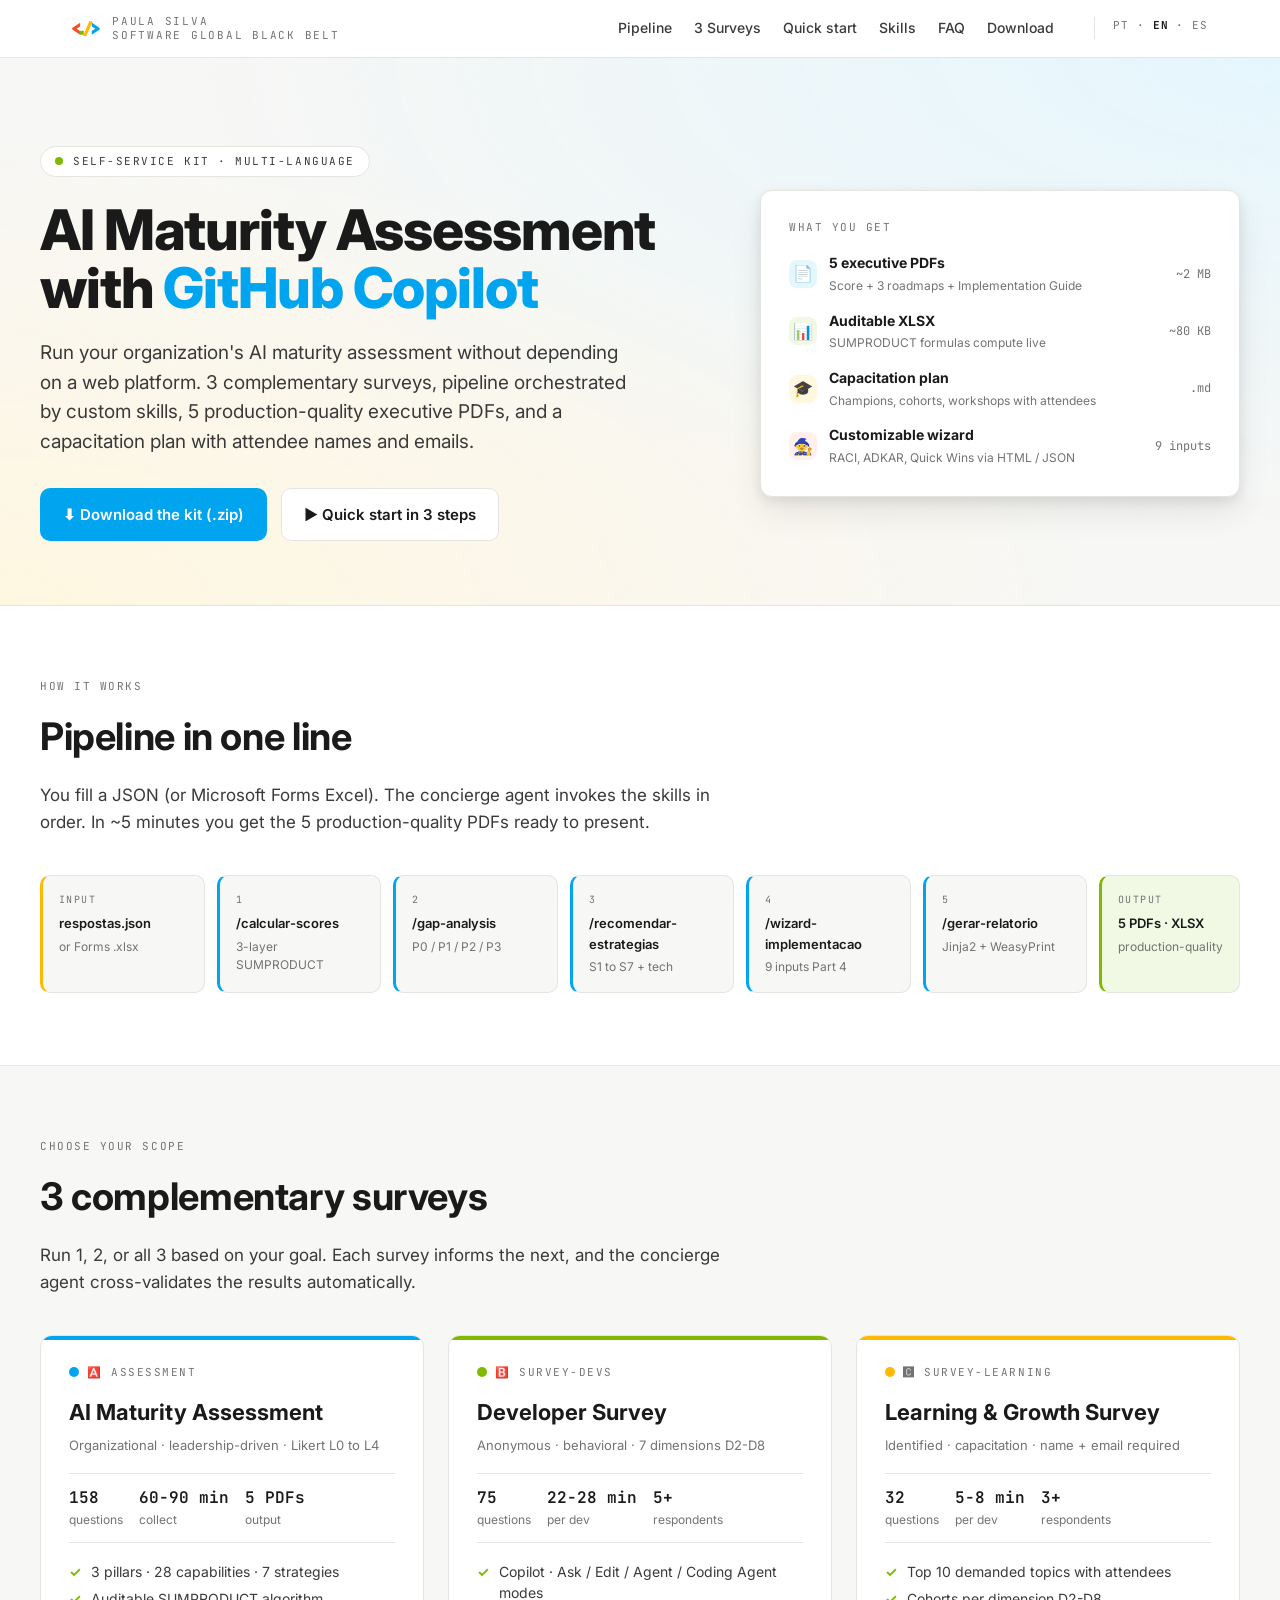
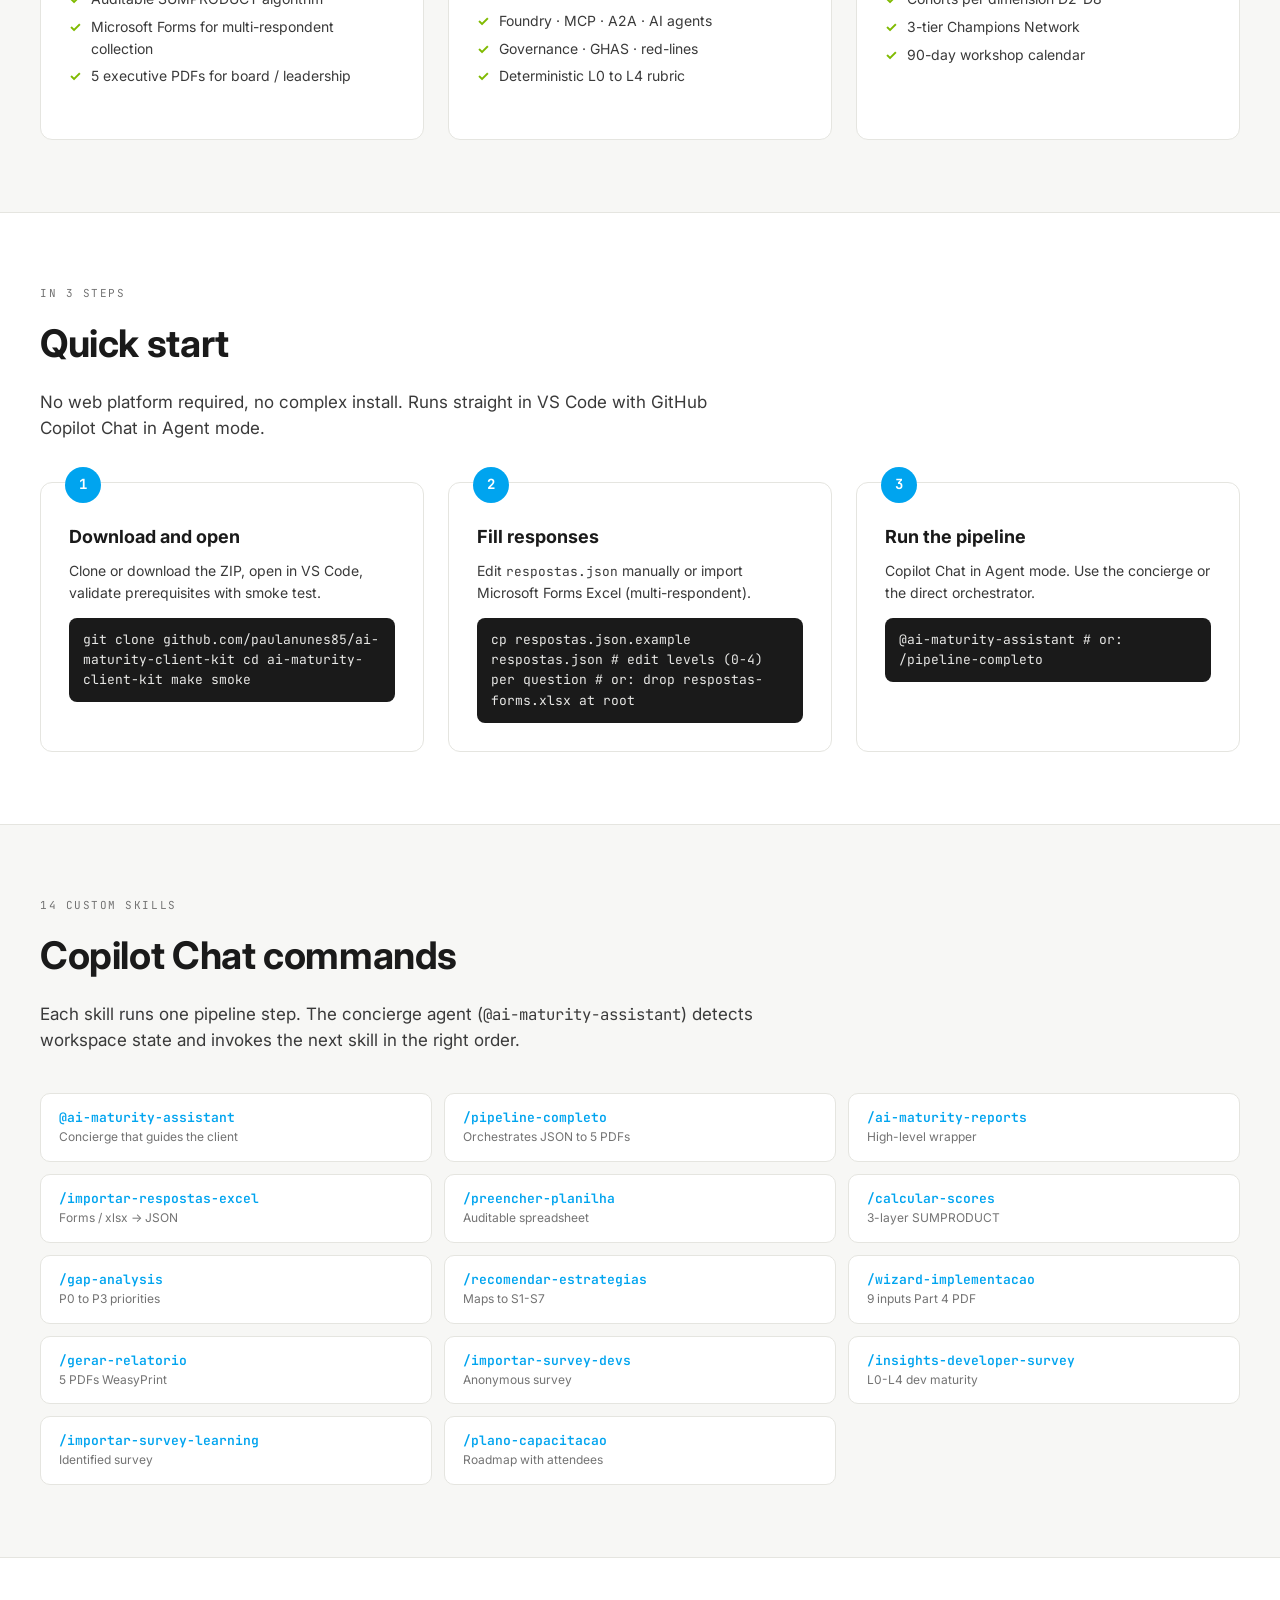
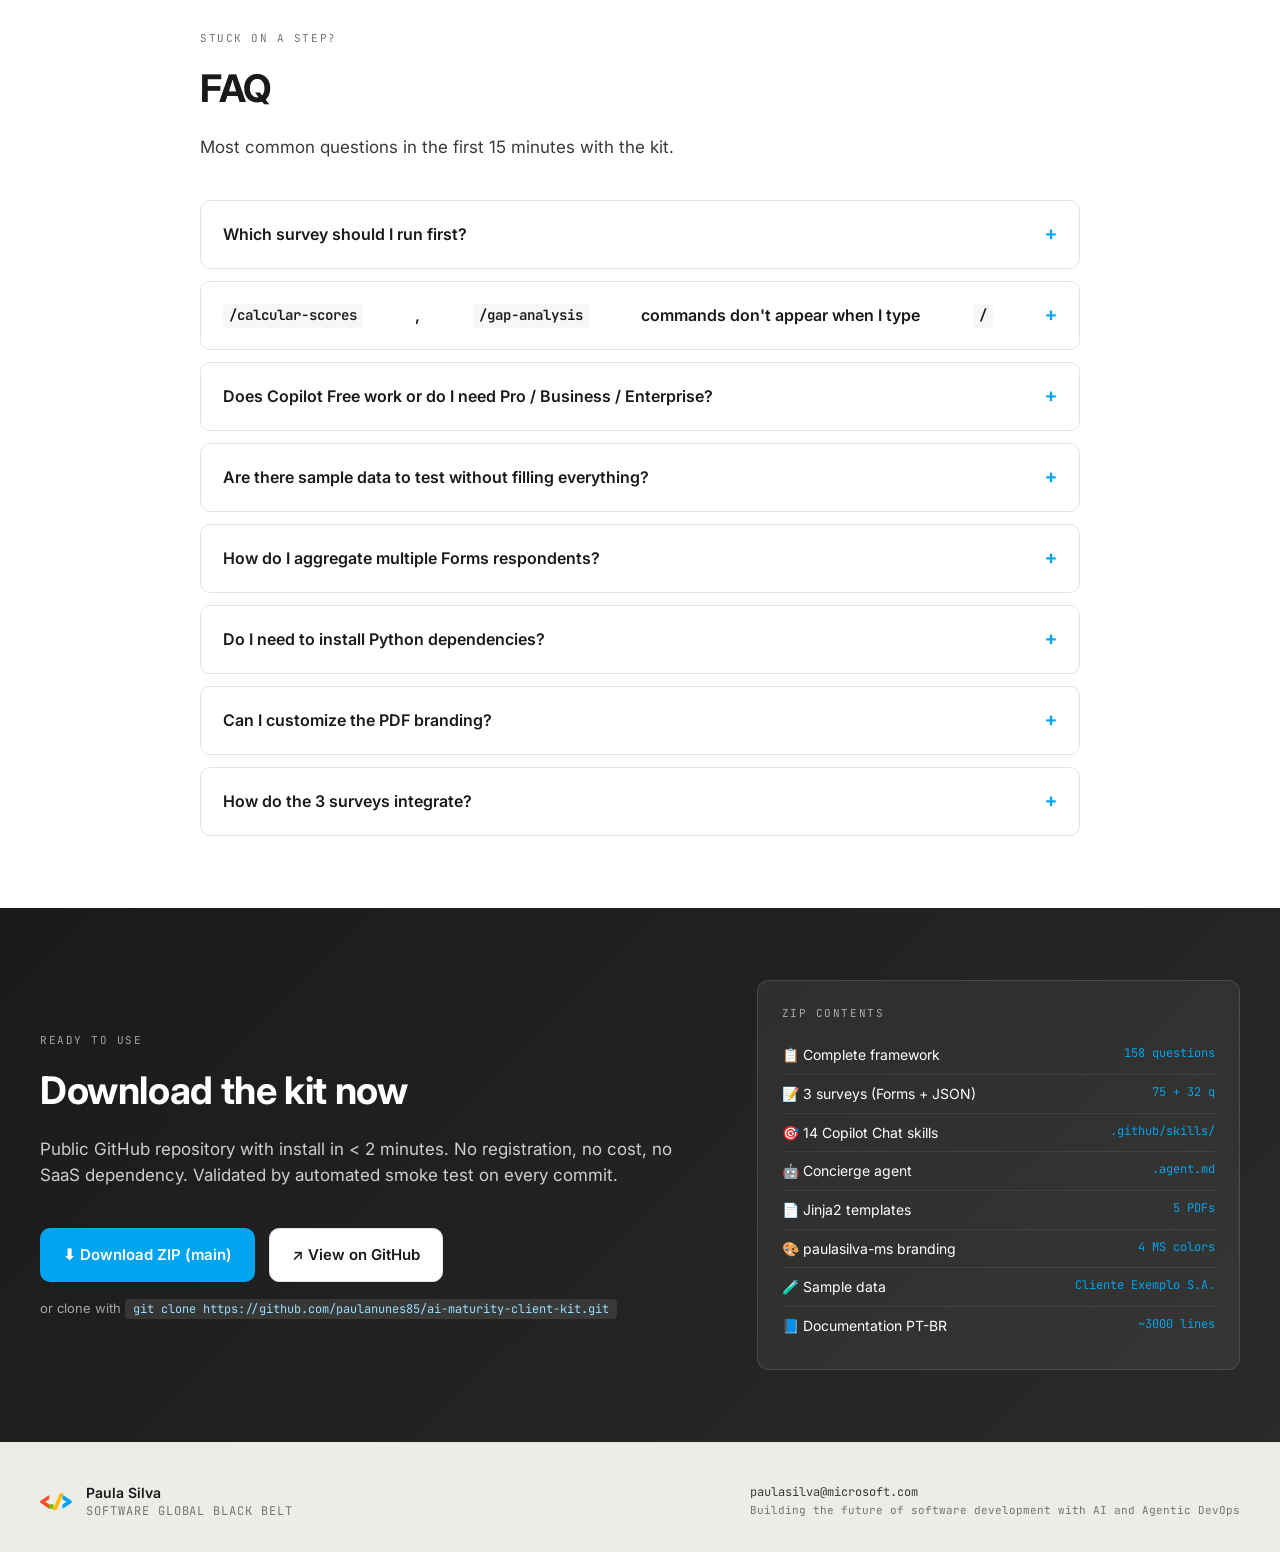
==== docs/en/index.html @ d25e6088 "feat(docs): add EN and ES translations of mini-site with language switcher" ====
<!DOCTYPE html>
<html lang="en">
<head>
<meta charset="UTF-8">
<meta name="viewport" content="width=device-width, initial-scale=1.0">
<title>AI Maturity Assessment Kit · Paula Silva</title>
<meta name="description" content="Self-service kit to run the AI Maturity Assessment with GitHub Copilot. 3 complementary surveys, 5 production-quality PDFs, personalized capacitation roadmap.">
<link rel="preconnect" href="https://fonts.googleapis.com">
<link rel="preconnect" href="https://fonts.gstatic.com" crossorigin>
<link href="https://fonts.googleapis.com/css2?family=Inter:wght@300;400;500;600;700;800;900&family=JetBrains+Mono:wght@400;500;600&display=swap" rel="stylesheet">
<link rel="stylesheet" href="../styles.css">
<link rel="icon" type="image/svg+xml" href='data:image/svg+xml;utf8,<svg xmlns="http://www.w3.org/2000/svg" viewBox="0 0 1914 1062"><path fill="%23F25022" d="M532 131 L36 462 L13 497 L13 560 L23 582 L48 604 L521 923 L539 926 L539 699 L547 680 L314 530 L527 395 L551 371 L558 347 L558 155 L547 135 Z"/><path fill="%237FBA00" d="M551 681 L542 693 L540 700 L540 917 L546 930 L558 940 L571 943 L778 943 L788 941 L798 935 L809 910 L809 702 L807 694 L799 682 L784 674 L566 674 Z"/><path fill="%23FFB900" d="M1390 16 L1208 13 L1184 23 L1171 38 L768 1009 L768 1026 L778 1038 L957 1042 L975 1037 L995 1017 L1346 179 L1349 145 L1367 129 L1401 47 L1402 31 Z"/><path fill="%2300A4EF" d="M1369 131 L1350 149 L1349 355 L1354 369 L1385 399 L1592 528 L1373 667 L1354 688 L1349 703 L1349 907 L1361 924 L1377 926 L1871 595 L1893 563 L1894 501 L1885 477 L1863 456 L1398 142 Z"/></svg>'>
</head>
<body>

<div class="chrome">
  <div class="chrome__inner">
    <div class="chrome__brand">
      <svg viewBox="0 0 1914 1062" xmlns="http://www.w3.org/2000/svg" role="img" aria-label="paulasilva">
        <title>paulasilva</title>
        <path fill="#F25022" d="M532 131 L36 462 L13 497 L13 560 L23 582 L48 604 L521 923 L539 926 L539 699 L547 680 L314 530 L527 395 L551 371 L558 347 L558 155 L547 135 Z"/>
        <path fill="#7FBA00" d="M551 681 L542 693 L540 700 L540 917 L546 930 L558 940 L571 943 L778 943 L788 941 L798 935 L809 910 L809 702 L807 694 L799 682 L784 674 L566 674 Z"/>
        <path fill="#FFB900" d="M1390 16 L1208 13 L1184 23 L1171 38 L768 1009 L768 1026 L778 1038 L957 1042 L975 1037 L995 1017 L1346 179 L1349 145 L1367 129 L1401 47 L1402 31 Z"/>
        <path fill="#00A4EF" d="M1369 131 L1350 149 L1349 355 L1354 369 L1385 399 L1592 528 L1373 667 L1354 688 L1349 703 L1349 907 L1361 924 L1377 926 L1871 595 L1893 563 L1894 501 L1885 477 L1863 456 L1398 142 Z"/>
      </svg>
      <div class="chrome__brand-text">Paula Silva<br>Software Global Black Belt</div>
    </div>
    <nav class="chrome__nav">
      <a href="#pipeline">Pipeline</a>
      <a href="#surveys">3 Surveys</a>
      <a href="#quickstart">Quick start</a>
      <a href="#skills">Skills</a>
      <a href="#faq">FAQ</a>
      <a href="#download">Download</a>
      <span class="chrome__lang">
        <a href="../">PT</a> · <strong>EN</strong> · <a href="../es/">ES</a>
      </span>
    </nav>
  </div>
</div>

<section class="hero">
  <div class="hero__inner">
    <div>
      <div class="hero__eyebrow"><span class="hero__eyebrow-dot"></span>Self-service kit · multi-language</div>
      <h1 class="hero__title">AI Maturity Assessment with <span class="accent">GitHub Copilot</span></h1>
      <p class="hero__lede">
        Run your organization's AI maturity assessment without depending on a web platform.
        3 complementary surveys, pipeline orchestrated by custom skills, 5 production-quality executive PDFs,
        and a capacitation plan with attendee names and emails.
      </p>
      <div class="hero__ctas">
        <a class="btn btn--primary" href="#download">⬇ Download the kit (.zip)</a>
        <a class="btn btn--secondary" href="#quickstart">▶ Quick start in 3 steps</a>
      </div>
    </div>
    <aside class="hero__card">
      <div class="hero__card-title">What you get</div>
      <div class="hero__card-rows">
        <div class="hero__card-row">
          <div class="hero__card-icon hero__card-icon--blue">📄</div>
          <div><strong>5 executive PDFs</strong><br><span style="color:var(--ink-3);font-size:12px">Score + 3 roadmaps + Implementation Guide</span></div>
          <span class="hero__card-num">~2 MB</span>
        </div>
        <div class="hero__card-row">
          <div class="hero__card-icon hero__card-icon--green">📊</div>
          <div><strong>Auditable XLSX</strong><br><span style="color:var(--ink-3);font-size:12px">SUMPRODUCT formulas compute live</span></div>
          <span class="hero__card-num">~80 KB</span>
        </div>
        <div class="hero__card-row">
          <div class="hero__card-icon hero__card-icon--yellow">🎓</div>
          <div><strong>Capacitation plan</strong><br><span style="color:var(--ink-3);font-size:12px">Champions, cohorts, workshops with attendees</span></div>
          <span class="hero__card-num">.md</span>
        </div>
        <div class="hero__card-row">
          <div class="hero__card-icon hero__card-icon--red">🧙</div>
          <div><strong>Customizable wizard</strong><br><span style="color:var(--ink-3);font-size:12px">RACI, ADKAR, Quick Wins via HTML / JSON</span></div>
          <span class="hero__card-num">9 inputs</span>
        </div>
      </div>
    </aside>
  </div>
</section>

<section class="pipeline" id="pipeline">
  <div class="container">
    <div class="section__eyebrow">How it works</div>
    <h2 class="section__title">Pipeline in one line</h2>
    <p class="section__lede">
      You fill a JSON (or Microsoft Forms Excel). The concierge agent invokes the skills in order.
      In ~5 minutes you get the 5 production-quality PDFs ready to present.
    </p>
    <div class="pipeline__chain">
      <div class="pipe-step pipe-step--in"><div class="pipe-step__num">INPUT</div><div class="pipe-step__name">respostas.json</div><div class="pipe-step__hint">or Forms .xlsx</div></div>
      <div class="pipe-step pipe-step--core"><div class="pipe-step__num">1</div><div class="pipe-step__name">/calcular-scores</div><div class="pipe-step__hint">3-layer SUMPRODUCT</div></div>
      <div class="pipe-step pipe-step--core"><div class="pipe-step__num">2</div><div class="pipe-step__name">/gap-analysis</div><div class="pipe-step__hint">P0 / P1 / P2 / P3</div></div>
      <div class="pipe-step pipe-step--core"><div class="pipe-step__num">3</div><div class="pipe-step__name">/recomendar-estrategias</div><div class="pipe-step__hint">S1 to S7 + tech</div></div>
      <div class="pipe-step pipe-step--core"><div class="pipe-step__num">4</div><div class="pipe-step__name">/wizard-implementacao</div><div class="pipe-step__hint">9 inputs Part 4</div></div>
      <div class="pipe-step pipe-step--core"><div class="pipe-step__num">5</div><div class="pipe-step__name">/gerar-relatorio</div><div class="pipe-step__hint">Jinja2 + WeasyPrint</div></div>
      <div class="pipe-step pipe-step--out"><div class="pipe-step__num">OUTPUT</div><div class="pipe-step__name">5 PDFs · XLSX</div><div class="pipe-step__hint">production-quality</div></div>
    </div>
  </div>
</section>

<section id="surveys">
  <div class="container">
    <div class="section__eyebrow">Choose your scope</div>
    <h2 class="section__title">3 complementary surveys</h2>
    <p class="section__lede">
      Run 1, 2, or all 3 based on your goal. Each survey informs the next, and the concierge agent
      cross-validates the results automatically.
    </p>
    <div class="cards">
      <article class="card card--a">
        <div class="card__badge"><span class="card__badge-dot"></span>🅰️ ASSESSMENT</div>
        <h3 class="card__title">AI Maturity Assessment</h3>
        <div class="card__subtitle">Organizational · leadership-driven · Likert L0 to L4</div>
        <div class="card__meta">
          <div><strong>158</strong>questions</div>
          <div><strong>60-90 min</strong>collect</div>
          <div><strong>5 PDFs</strong>output</div>
        </div>
        <ul class="card__list">
          <li>3 pillars · 28 capabilities · 7 strategies</li>
          <li>Auditable SUMPRODUCT algorithm</li>
          <li>Microsoft Forms for multi-respondent collection</li>
          <li>5 executive PDFs for board / leadership</li>
        </ul>
      </article>
      <article class="card card--b">
        <div class="card__badge"><span class="card__badge-dot"></span>🅱️ SURVEY-DEVS</div>
        <h3 class="card__title">Developer Survey</h3>
        <div class="card__subtitle">Anonymous · behavioral · 7 dimensions D2-D8</div>
        <div class="card__meta">
          <div><strong>75</strong>questions</div>
          <div><strong>22-28 min</strong>per dev</div>
          <div><strong>5+</strong>respondents</div>
        </div>
        <ul class="card__list">
          <li>Copilot · Ask / Edit / Agent / Coding Agent modes</li>
          <li>Foundry · MCP · A2A · AI agents</li>
          <li>Governance · GHAS · red-lines</li>
          <li>Deterministic L0 to L4 rubric</li>
        </ul>
      </article>
      <article class="card card--c">
        <div class="card__badge"><span class="card__badge-dot"></span>🅲 SURVEY-LEARNING</div>
        <h3 class="card__title">Learning & Growth Survey</h3>
        <div class="card__subtitle">Identified · capacitation · name + email required</div>
        <div class="card__meta">
          <div><strong>32</strong>questions</div>
          <div><strong>5-8 min</strong>per dev</div>
          <div><strong>3+</strong>respondents</div>
        </div>
        <ul class="card__list">
          <li>Top 10 demanded topics with attendees</li>
          <li>Cohorts per dimension D2-D8</li>
          <li>3-tier Champions Network</li>
          <li>90-day workshop calendar</li>
        </ul>
      </article>
    </div>
  </div>
</section>

<section id="quickstart" style="background: var(--paper); border-top: 1px solid var(--rule); border-bottom: 1px solid var(--rule);">
  <div class="container">
    <div class="section__eyebrow">In 3 steps</div>
    <h2 class="section__title">Quick start</h2>
    <p class="section__lede">
      No web platform required, no complex install. Runs straight in VS Code with GitHub Copilot Chat in Agent mode.
    </p>
    <div class="steps">
      <div class="step">
        <div class="step__num">1</div>
        <h3 class="step__title">Download and open</h3>
        <p class="step__body">Clone or download the ZIP, open in VS Code, validate prerequisites with smoke test.</p>
        <code class="step__cmd">git clone github.com/paulanunes85/ai-maturity-client-kit
cd ai-maturity-client-kit
make smoke</code>
      </div>
      <div class="step">
        <div class="step__num">2</div>
        <h3 class="step__title">Fill responses</h3>
        <p class="step__body">Edit <code>respostas.json</code> manually or import Microsoft Forms Excel (multi-respondent).</p>
        <code class="step__cmd">cp respostas.json.example respostas.json
# edit levels (0-4) per question
# or: drop respostas-forms.xlsx at root</code>
      </div>
      <div class="step">
        <div class="step__num">3</div>
        <h3 class="step__title">Run the pipeline</h3>
        <p class="step__body">Copilot Chat in Agent mode. Use the concierge or the direct orchestrator.</p>
        <code class="step__cmd">@ai-maturity-assistant
# or:
/pipeline-completo</code>
      </div>
    </div>
  </div>
</section>

<section id="skills">
  <div class="container">
    <div class="section__eyebrow">14 custom skills</div>
    <h2 class="section__title">Copilot Chat commands</h2>
    <p class="section__lede">
      Each skill runs one pipeline step. The concierge agent (<code>@ai-maturity-assistant</code>)
      detects workspace state and invokes the next skill in the right order.
    </p>
    <div class="skills-grid">
      <div class="skill-pill"><div><div class="skill-pill__cmd">@ai-maturity-assistant</div><div class="skill-pill__desc">Concierge that guides the client</div></div></div>
      <div class="skill-pill"><div><div class="skill-pill__cmd">/pipeline-completo</div><div class="skill-pill__desc">Orchestrates JSON to 5 PDFs</div></div></div>
      <div class="skill-pill"><div><div class="skill-pill__cmd">/ai-maturity-reports</div><div class="skill-pill__desc">High-level wrapper</div></div></div>
      <div class="skill-pill"><div><div class="skill-pill__cmd">/importar-respostas-excel</div><div class="skill-pill__desc">Forms / xlsx → JSON</div></div></div>
      <div class="skill-pill"><div><div class="skill-pill__cmd">/preencher-planilha</div><div class="skill-pill__desc">Auditable spreadsheet</div></div></div>
      <div class="skill-pill"><div><div class="skill-pill__cmd">/calcular-scores</div><div class="skill-pill__desc">3-layer SUMPRODUCT</div></div></div>
      <div class="skill-pill"><div><div class="skill-pill__cmd">/gap-analysis</div><div class="skill-pill__desc">P0 to P3 priorities</div></div></div>
      <div class="skill-pill"><div><div class="skill-pill__cmd">/recomendar-estrategias</div><div class="skill-pill__desc">Maps to S1-S7</div></div></div>
      <div class="skill-pill"><div><div class="skill-pill__cmd">/wizard-implementacao</div><div class="skill-pill__desc">9 inputs Part 4 PDF</div></div></div>
      <div class="skill-pill"><div><div class="skill-pill__cmd">/gerar-relatorio</div><div class="skill-pill__desc">5 PDFs WeasyPrint</div></div></div>
      <div class="skill-pill"><div><div class="skill-pill__cmd">/importar-survey-devs</div><div class="skill-pill__desc">Anonymous survey</div></div></div>
      <div class="skill-pill"><div><div class="skill-pill__cmd">/insights-developer-survey</div><div class="skill-pill__desc">L0-L4 dev maturity</div></div></div>
      <div class="skill-pill"><div><div class="skill-pill__cmd">/importar-survey-learning</div><div class="skill-pill__desc">Identified survey</div></div></div>
      <div class="skill-pill"><div><div class="skill-pill__cmd">/plano-capacitacao</div><div class="skill-pill__desc">Roadmap with attendees</div></div></div>
    </div>
  </div>
</section>

<section id="faq" style="background: var(--paper); border-top: 1px solid var(--rule);">
  <div class="container" style="max-width: 880px;">
    <div class="section__eyebrow">Stuck on a step?</div>
    <h2 class="section__title">FAQ</h2>
    <p class="section__lede">Most common questions in the first 15 minutes with the kit.</p>
    <div class="faq">
      <details class="faq__item">
        <summary>Which survey should I run first?</summary>
        <p>For serious consulting, run all 3 in this order: <strong>Developer Survey</strong> (anonymous) → <strong>Learning Survey</strong> (identified) → <strong>main Assessment</strong> (leadership reviews informed). For a quick board baseline, run only the main Assessment. The <code>@ai-maturity-assistant</code> agent guides the choice.</p>
      </details>
      <details class="faq__item">
        <summary><code>/calcular-scores</code>, <code>/gap-analysis</code> commands don't appear when I type <code>/</code></summary>
        <p>Copilot Chat needs to be in <strong>Agent mode</strong>. Click the dropdown next to the Copilot icon and pick <strong>Agent</strong>. If it still doesn't show, reload the VS Code window (<code>Cmd/Ctrl+Shift+P</code> → "Developer: Reload Window").</p>
      </details>
      <details class="faq__item">
        <summary>Does Copilot Free work or do I need Pro / Business / Enterprise?</summary>
        <p>Custom skills work on Free with message limits. For the full flow (158 questions + 5 PDFs + cross-survey) we recommend <strong>Copilot Pro, Business or Enterprise</strong>. Confirm with your org if there are restrictions on custom skills in enterprise plans.</p>
      </details>
      <details class="faq__item">
        <summary>Are there sample data to test without filling everything?</summary>
        <p>Yes. The kit ships with <code>respostas.json.example</code> (Cliente Exemplo S.A., 46 mocked responses) and mock respondents for the 2 surveys. Run <code>cp respostas.json.example respostas.json</code> then <code>/pipeline-completo</code> to see the complete output in ~3 minutes.</p>
      </details>
      <details class="faq__item">
        <summary>How do I aggregate multiple Forms respondents?</summary>
        <p>The <code>/importar-respostas-excel</code> skill does <strong>automatic mean</strong> per question when the Excel has multiple rows. Same behavior as the web platform. Recommended minimum: 3 respondents for the main assessment, 5 for the Developer Survey.</p>
      </details>
      <details class="faq__item">
        <summary>Do I need to install Python dependencies?</summary>
        <p>Yes, only 3: <code>jinja2</code>, <code>weasyprint</code> and <code>openpyxl</code>. Run <code>make install-deps</code> or <code>pip install jinja2 weasyprint openpyxl</code>. On macOS WeasyPrint also needs <code>brew install pango</code>; on Linux/WSL, the <code>libpango-1.0-0</code> package.</p>
      </details>
      <details class="faq__item">
        <summary>Can I customize the PDF branding?</summary>
        <p>The kit uses the <strong>paulasilva-ms</strong> identity (Microsoft 4-color palette). To customize: edit <code>relatorios/scripts/branding.py</code> with your constants (primary color, author, contact, tagline) and re-render. The 5 Jinja2 templates in <code>relatorios/templates/</code> consume these variables automatically.</p>
      </details>
      <details class="faq__item">
        <summary>How do the 3 surveys integrate?</summary>
        <p>Each survey output feeds the next: the <strong>Learning Survey</strong> generates a plan that the <strong>wizard auto-fill (mode D)</strong> uses to populate 6 of the 9 Implementation Guide inputs. The <strong>Developer Survey</strong> computes real maturity per dimension, cross-checkable against leadership-declared maturity in the Score Justification PDF.</p>
      </details>
    </div>
  </div>
</section>

<section class="download" id="download">
  <div class="container">
    <div class="download__inner">
      <div>
        <div class="section__eyebrow">Ready to use</div>
        <h2 class="section__title">Download the kit now</h2>
        <p class="section__lede">
          Public GitHub repository with install in &lt; 2 minutes. No registration, no cost,
          no SaaS dependency. Validated by automated smoke test on every commit.
        </p>
        <div class="download__cta">
          <a class="btn btn--primary" href="https://github.com/paulanunes85/ai-maturity-client-kit/archive/refs/heads/main.zip">⬇ Download ZIP (main)</a>
          <a class="btn btn--secondary" href="https://github.com/paulanunes85/ai-maturity-client-kit" style="margin-left: 10px;">↗ View on GitHub</a>
        </div>
        <p class="download__hint">
          or clone with <code style="background:rgba(255,255,255,0.1);padding:2px 8px;border-radius:4px;color:#9adfff">git clone https://github.com/paulanunes85/ai-maturity-client-kit.git</code>
        </p>
      </div>
      <div class="download__panel">
        <div class="download__panel-title">ZIP contents</div>
        <ul>
          <li>📋 Complete framework<code>158 questions</code></li>
          <li>📝 3 surveys (Forms + JSON)<code>75 + 32 q</code></li>
          <li>🎯 14 Copilot Chat skills<code>.github/skills/</code></li>
          <li>🤖 Concierge agent<code>.agent.md</code></li>
          <li>📄 Jinja2 templates<code>5 PDFs</code></li>
          <li>🎨 paulasilva-ms branding<code>4 MS colors</code></li>
          <li>🧪 Sample data<code>Cliente Exemplo S.A.</code></li>
          <li>📘 Documentation PT-BR<code>~3000 lines</code></li>
        </ul>
      </div>
    </div>
  </div>
</section>

<footer class="footer">
  <div class="footer__inner">
    <div class="footer__sig">
      <svg viewBox="0 0 1914 1062" xmlns="http://www.w3.org/2000/svg">
        <path fill="#F25022" d="M532 131 L36 462 L13 497 L13 560 L23 582 L48 604 L521 923 L539 926 L539 699 L547 680 L314 530 L527 395 L551 371 L558 347 L558 155 L547 135 Z"/>
        <path fill="#7FBA00" d="M551 681 L542 693 L540 700 L540 917 L546 930 L558 940 L571 943 L778 943 L788 941 L798 935 L809 910 L809 702 L807 694 L799 682 L784 674 L566 674 Z"/>
        <path fill="#FFB900" d="M1390 16 L1208 13 L1184 23 L1171 38 L768 1009 L768 1026 L778 1038 L957 1042 L975 1037 L995 1017 L1346 179 L1349 145 L1367 129 L1401 47 L1402 31 Z"/>
        <path fill="#00A4EF" d="M1369 131 L1350 149 L1349 355 L1354 369 L1385 399 L1592 528 L1373 667 L1354 688 L1349 703 L1349 907 L1361 924 L1377 926 L1871 595 L1893 563 L1894 501 L1885 477 L1863 456 L1398 142 Z"/>
      </svg>
      <div class="footer__sig-text">
        <div class="footer__sig-name">Paula Silva</div>
        <div class="footer__sig-role">Software Global Black Belt</div>
      </div>
    </div>
    <div class="footer__contact">
      <a href="mailto:paulasilva@microsoft.com">paulasilva@microsoft.com</a><br>
      <span style="font-size:11px">Building the future of software development with AI and Agentic DevOps</span>
    </div>
  </div>
</footer>

</body>
</html>
---- docs/styles.css ----
/* ============================================================
   Mini-site do Kit AI Maturity Assessment
   Identidade visual paulasilva-ms (Microsoft 4-color palette)
   ============================================================ */

:root {
  /* Microsoft logo palette */
  --c-red:    #F25022;
  --c-green:  #7FBA00;
  --c-blue:   #00A4EF;
  --c-yellow: #FFB900;

  --c-red-50:    #FFF0EB;
  --c-green-50:  #F1F8E3;
  --c-blue-50:   #E5F6FD;
  --c-yellow-50: #FFF7E0;

  /* Neutrals */
  --ink:    #1A1A1A;
  --ink-2:  #3A3A3A;
  --ink-3:  #737373;
  --paper:  #FFFFFF;
  --bg:     #F7F7F5;
  --bg-alt: #ECECE8;
  --rule:   #E5E5E0;

  --font-sans: 'Inter', -apple-system, BlinkMacSystemFont, Helvetica, sans-serif;
  --font-mono: 'JetBrains Mono', ui-monospace, SFMono-Regular, Menlo, monospace;

  --radius: 12px;
  --shadow: 0 1px 3px rgba(0,0,0,0.06), 0 4px 16px rgba(0,0,0,0.05);
  --shadow-lg: 0 4px 12px rgba(0,0,0,0.08), 0 16px 32px rgba(0,0,0,0.08);
}

@media (prefers-color-scheme: dark) {
  :root {
    --ink:    #F0F0F0;
    --ink-2:  #C7C7C2;
    --ink-3:  #A8A8A4;
    --paper:  #1C1C1A;
    --bg:     #141414;
    --bg-alt: #242420;
    --rule:   #2E2E2A;
  }
}

* { box-sizing: border-box; margin: 0; padding: 0; }

html { scroll-behavior: smooth; }

body {
  font-family: var(--font-sans);
  font-size: 16px;
  line-height: 1.55;
  color: var(--ink);
  background: var(--bg);
  -webkit-font-smoothing: antialiased;
}

a {
  color: var(--c-blue);
  text-decoration: none;
  transition: color 0.15s;
}
a:hover { color: var(--ink); }

code, pre {
  font-family: var(--font-mono);
  font-size: 0.92em;
}

/* ================================ Chrome bar */
.chrome {
  position: sticky;
  top: 0;
  z-index: 50;
  background: rgba(255,255,255,0.92);
  backdrop-filter: saturate(180%) blur(12px);
  -webkit-backdrop-filter: saturate(180%) blur(12px);
  border-bottom: 1px solid var(--rule);
}
@media (prefers-color-scheme: dark) {
  .chrome { background: rgba(28,28,26,0.92); }
}

.chrome__inner {
  max-width: 1200px;
  margin: 0 auto;
  padding: 14px 32px;
  display: flex;
  align-items: center;
  gap: 24px;
}

.chrome__brand {
  display: flex;
  align-items: center;
  gap: 12px;
}
.chrome__brand svg { width: 28px; height: auto; flex-shrink: 0; }
.chrome__brand-text {
  font-family: var(--font-mono);
  font-size: 11px;
  letter-spacing: 0.16em;
  text-transform: uppercase;
  color: var(--ink-3);
  line-height: 1.3;
}

.chrome__nav {
  margin-left: auto;
  display: flex;
  gap: 22px;
  font-size: 14px;
  font-weight: 500;
}
.chrome__nav a {
  color: var(--ink-2);
}
.chrome__nav a:hover { color: var(--c-blue); }

.chrome__lang {
  margin-left: 18px;
  padding-left: 18px;
  border-left: 1px solid var(--rule);
  font-family: var(--font-mono);
  font-size: 11px;
  letter-spacing: 0.08em;
  color: var(--ink-3);
}
.chrome__lang strong { color: var(--ink); font-weight: 700; }
.chrome__lang a { color: var(--ink-3); font-weight: 400; }
.chrome__lang a:hover { color: var(--c-blue); }

@media (max-width: 720px) {
  .chrome__nav { display: none; }
  .chrome__brand-text { font-size: 10px; }
}

/* ================================ Hero */
.hero {
  padding: 88px 32px 64px;
  background: radial-gradient(ellipse at top right, var(--c-blue-50) 0%, transparent 60%),
              radial-gradient(ellipse at bottom left, var(--c-yellow-50) 0%, transparent 60%),
              var(--bg);
}
.hero__inner {
  max-width: 1200px;
  margin: 0 auto;
  display: grid;
  grid-template-columns: 1.4fr 1fr;
  gap: 48px;
  align-items: center;
}
@media (max-width: 900px) {
  .hero__inner { grid-template-columns: 1fr; gap: 32px; }
  .hero { padding: 48px 24px 40px; }
}

.hero__eyebrow {
  display: inline-flex;
  align-items: center;
  gap: 10px;
  padding: 6px 14px;
  border-radius: 999px;
  background: var(--paper);
  border: 1px solid var(--rule);
  font-family: var(--font-mono);
  font-size: 11px;
  letter-spacing: 0.14em;
  text-transform: uppercase;
  color: var(--ink-2);
  margin-bottom: 24px;
}
.hero__eyebrow-dot {
  width: 8px; height: 8px; border-radius: 50%;
  background: var(--c-green);
}

.hero__title {
  font-size: clamp(34px, 5vw, 56px);
  font-weight: 800;
  line-height: 1.05;
  letter-spacing: -0.02em;
  margin-bottom: 20px;
}
.hero__title .accent { color: var(--c-blue); }

.hero__lede {
  font-size: 19px;
  line-height: 1.55;
  color: var(--ink-2);
  margin-bottom: 32px;
  max-width: 600px;
}

.hero__ctas { display: flex; gap: 14px; flex-wrap: wrap; }

.btn {
  display: inline-flex;
  align-items: center;
  gap: 10px;
  padding: 14px 22px;
  border-radius: 10px;
  font-weight: 600;
  font-size: 15px;
  border: 1px solid transparent;
  cursor: pointer;
  transition: transform 0.12s, box-shadow 0.12s;
  text-decoration: none;
}
.btn:hover { transform: translateY(-1px); box-shadow: var(--shadow); }
.btn--primary {
  background: var(--c-blue);
  color: white;
}
.btn--primary:hover { background: var(--ink); color: white; }
.btn--secondary {
  background: var(--paper);
  color: var(--ink);
  border-color: var(--rule);
}
.btn--secondary:hover { color: var(--c-blue); }

.hero__card {
  background: var(--paper);
  border: 1px solid var(--rule);
  border-radius: var(--radius);
  padding: 28px;
  box-shadow: var(--shadow-lg);
}
.hero__card-title {
  font-family: var(--font-mono);
  font-size: 11px;
  letter-spacing: 0.14em;
  text-transform: uppercase;
  color: var(--ink-3);
  margin-bottom: 16px;
}
.hero__card-rows { display: grid; gap: 14px; }
.hero__card-row {
  display: grid;
  grid-template-columns: 28px 1fr auto;
  align-items: center;
  gap: 12px;
  font-size: 14px;
}
.hero__card-icon {
  width: 28px; height: 28px;
  display: grid; place-items: center;
  border-radius: 8px;
  font-size: 16px;
  background: var(--bg);
}
.hero__card-icon--blue   { background: var(--c-blue-50); }
.hero__card-icon--green  { background: var(--c-green-50); }
.hero__card-icon--yellow { background: var(--c-yellow-50); }
.hero__card-icon--red    { background: var(--c-red-50); }
.hero__card-num {
  font-family: var(--font-mono);
  color: var(--ink-3);
  font-size: 12px;
}

/* ================================ Sections */
section { padding: 72px 32px; }
@media (max-width: 720px) { section { padding: 48px 20px; } }

.container { max-width: 1200px; margin: 0 auto; }

.section__eyebrow {
  font-family: var(--font-mono);
  font-size: 11px;
  letter-spacing: 0.14em;
  text-transform: uppercase;
  color: var(--ink-3);
  margin-bottom: 12px;
}
.section__title {
  font-size: clamp(28px, 3.5vw, 38px);
  font-weight: 700;
  letter-spacing: -0.01em;
  margin-bottom: 16px;
}
.section__lede {
  font-size: 17px;
  color: var(--ink-2);
  max-width: 720px;
  margin-bottom: 40px;
}

/* ================================ Pipeline */
.pipeline {
  background: var(--paper);
  border-top: 1px solid var(--rule);
  border-bottom: 1px solid var(--rule);
}
.pipeline__chain {
  display: grid;
  grid-template-columns: repeat(6, 1fr) auto;
  gap: 12px;
  align-items: stretch;
  margin-top: 28px;
}
@media (max-width: 900px) {
  .pipeline__chain { grid-template-columns: 1fr 1fr; }
}
.pipe-step {
  background: var(--bg);
  border: 1px solid var(--rule);
  border-radius: 10px;
  padding: 16px;
  position: relative;
  font-size: 13px;
}
.pipe-step__num {
  font-family: var(--font-mono);
  font-size: 10px;
  letter-spacing: 0.14em;
  color: var(--ink-3);
  margin-bottom: 6px;
}
.pipe-step__name { font-weight: 600; color: var(--ink); margin-bottom: 4px; }
.pipe-step__hint { color: var(--ink-3); font-size: 12px; }
.pipe-step--in    { border-left: 3px solid var(--c-yellow); }
.pipe-step--out   { border-left: 3px solid var(--c-green); background: var(--c-green-50); }
.pipe-step--core  { border-left: 3px solid var(--c-blue); }

/* ================================ Cards (3 surveys) */
.cards {
  display: grid;
  grid-template-columns: repeat(3, 1fr);
  gap: 24px;
}
@media (max-width: 900px) { .cards { grid-template-columns: 1fr; } }

.card {
  background: var(--paper);
  border: 1px solid var(--rule);
  border-radius: var(--radius);
  padding: 28px;
  display: flex;
  flex-direction: column;
  position: relative;
  overflow: hidden;
}
.card::before {
  content: '';
  position: absolute;
  top: 0; left: 0; right: 0;
  height: 4px;
}
.card--a::before { background: var(--c-blue); }
.card--b::before { background: var(--c-green); }
.card--c::before { background: var(--c-yellow); }

.card__badge {
  display: inline-flex;
  align-items: center;
  gap: 8px;
  font-family: var(--font-mono);
  font-size: 11px;
  letter-spacing: 0.14em;
  text-transform: uppercase;
  color: var(--ink-3);
  margin-bottom: 14px;
}
.card__badge-dot {
  width: 10px; height: 10px; border-radius: 50%;
}
.card--a .card__badge-dot { background: var(--c-blue); }
.card--b .card__badge-dot { background: var(--c-green); }
.card--c .card__badge-dot { background: var(--c-yellow); }

.card__title {
  font-size: 22px;
  font-weight: 700;
  margin-bottom: 6px;
}
.card__subtitle {
  font-size: 13px;
  color: var(--ink-3);
  margin-bottom: 18px;
}
.card__meta {
  display: flex;
  gap: 16px;
  flex-wrap: wrap;
  font-size: 12px;
  color: var(--ink-3);
  padding: 12px 0;
  border-top: 1px solid var(--rule);
  border-bottom: 1px solid var(--rule);
  margin-bottom: 18px;
}
.card__meta strong { color: var(--ink); display: block; font-size: 16px; font-family: var(--font-mono); font-weight: 600; }
.card__list { font-size: 14px; color: var(--ink-2); margin-bottom: 18px; flex: 1; }
.card__list li { margin-bottom: 6px; padding-left: 22px; position: relative; list-style: none; }
.card__list li::before {
  content: '✓';
  position: absolute;
  left: 0; top: 0;
  color: var(--c-green);
  font-weight: 700;
}

/* ================================ Steps (Quick Start) */
.steps {
  display: grid;
  grid-template-columns: repeat(3, 1fr);
  gap: 24px;
  counter-reset: step;
}
@media (max-width: 900px) { .steps { grid-template-columns: 1fr; } }

.step {
  background: var(--paper);
  border: 1px solid var(--rule);
  border-radius: var(--radius);
  padding: 28px;
  position: relative;
}
.step__num {
  position: absolute;
  top: -16px; left: 24px;
  width: 36px; height: 36px;
  background: var(--c-blue);
  color: white;
  border-radius: 50%;
  display: grid;
  place-items: center;
  font-weight: 700;
  font-family: var(--font-mono);
  font-size: 14px;
}
.step__title {
  font-size: 18px;
  font-weight: 700;
  margin-bottom: 10px;
  margin-top: 12px;
}
.step__body { font-size: 14px; color: var(--ink-2); margin-bottom: 14px; }
.step__cmd {
  display: block;
  background: var(--ink);
  color: #e8e8e6;
  font-family: var(--font-mono);
  font-size: 13px;
  padding: 12px 14px;
  border-radius: 8px;
  overflow-x: auto;
}

/* ================================ Skills grid */
.skills-grid {
  display: grid;
  grid-template-columns: repeat(3, 1fr);
  gap: 12px;
}
@media (max-width: 720px) { .skills-grid { grid-template-columns: 1fr; } }

.skill-pill {
  background: var(--paper);
  border: 1px solid var(--rule);
  border-radius: 10px;
  padding: 14px 18px;
  display: flex;
  align-items: center;
  gap: 12px;
  font-size: 14px;
}
.skill-pill__cmd {
  font-family: var(--font-mono);
  color: var(--c-blue);
  font-weight: 600;
  font-size: 13px;
}
.skill-pill__desc { color: var(--ink-3); font-size: 12px; }

/* ================================ FAQ */
.faq { display: grid; gap: 12px; }
.faq__item {
  background: var(--paper);
  border: 1px solid var(--rule);
  border-radius: 10px;
  padding: 18px 22px;
}
.faq__item summary {
  cursor: pointer;
  font-weight: 600;
  color: var(--ink);
  list-style: none;
  display: flex;
  align-items: center;
  justify-content: space-between;
  gap: 16px;
}
.faq__item summary::after {
  content: '+';
  font-family: var(--font-mono);
  font-size: 20px;
  color: var(--c-blue);
  transition: transform 0.2s;
}
.faq__item[open] summary::after { content: '−'; }
.faq__item p {
  margin-top: 12px;
  color: var(--ink-2);
  font-size: 14.5px;
  line-height: 1.6;
}
.faq__item code {
  background: var(--bg);
  padding: 1px 6px;
  border-radius: 4px;
  font-size: 0.88em;
}

/* ================================ Download CTA */
.download {
  background: linear-gradient(135deg, var(--ink) 0%, #2a2a28 100%);
  color: white;
}
.download .section__eyebrow { color: rgba(255,255,255,0.6); }
.download .section__title { color: white; }
.download .section__lede { color: rgba(255,255,255,0.78); }

.download__inner {
  display: grid;
  grid-template-columns: 1.4fr 1fr;
  gap: 40px;
  align-items: center;
}
@media (max-width: 900px) { .download__inner { grid-template-columns: 1fr; } }

.download__cta .btn--primary { background: var(--c-blue); }
.download__cta .btn--primary:hover { background: var(--c-green); color: white; }
.download__hint {
  margin-top: 16px;
  font-size: 13px;
  color: rgba(255,255,255,0.6);
}

.download__panel {
  background: rgba(255,255,255,0.06);
  border: 1px solid rgba(255,255,255,0.12);
  border-radius: var(--radius);
  padding: 24px;
}
.download__panel-title {
  font-family: var(--font-mono);
  font-size: 11px;
  letter-spacing: 0.14em;
  text-transform: uppercase;
  color: rgba(255,255,255,0.6);
  margin-bottom: 14px;
}
.download__panel ul { list-style: none; }
.download__panel li {
  padding: 8px 0;
  border-bottom: 1px solid rgba(255,255,255,0.08);
  font-size: 14px;
  display: flex;
  justify-content: space-between;
  gap: 12px;
}
.download__panel li:last-child { border-bottom: 0; }
.download__panel code {
  color: var(--c-blue);
  font-size: 12px;
  background: transparent;
}

/* ================================ Footer */
.footer {
  background: var(--bg-alt);
  border-top: 1px solid var(--rule);
  padding: 40px 32px 32px;
  font-size: 14px;
}
.footer__inner {
  max-width: 1200px;
  margin: 0 auto;
  display: grid;
  grid-template-columns: 1fr auto;
  gap: 24px;
  align-items: center;
}
@media (max-width: 720px) {
  .footer__inner { grid-template-columns: 1fr; text-align: center; }
}
.footer__sig {
  display: flex;
  align-items: center;
  gap: 14px;
}
.footer__sig svg { width: 32px; height: auto; }
.footer__sig-text { line-height: 1.4; }
.footer__sig-name { font-weight: 600; color: var(--ink); }
.footer__sig-role { font-size: 12px; color: var(--ink-3); font-family: var(--font-mono); letter-spacing: 0.08em; text-transform: uppercase; }
.footer__contact { color: var(--ink-3); font-family: var(--font-mono); font-size: 12px; }
.footer__contact a { color: var(--ink-2); }
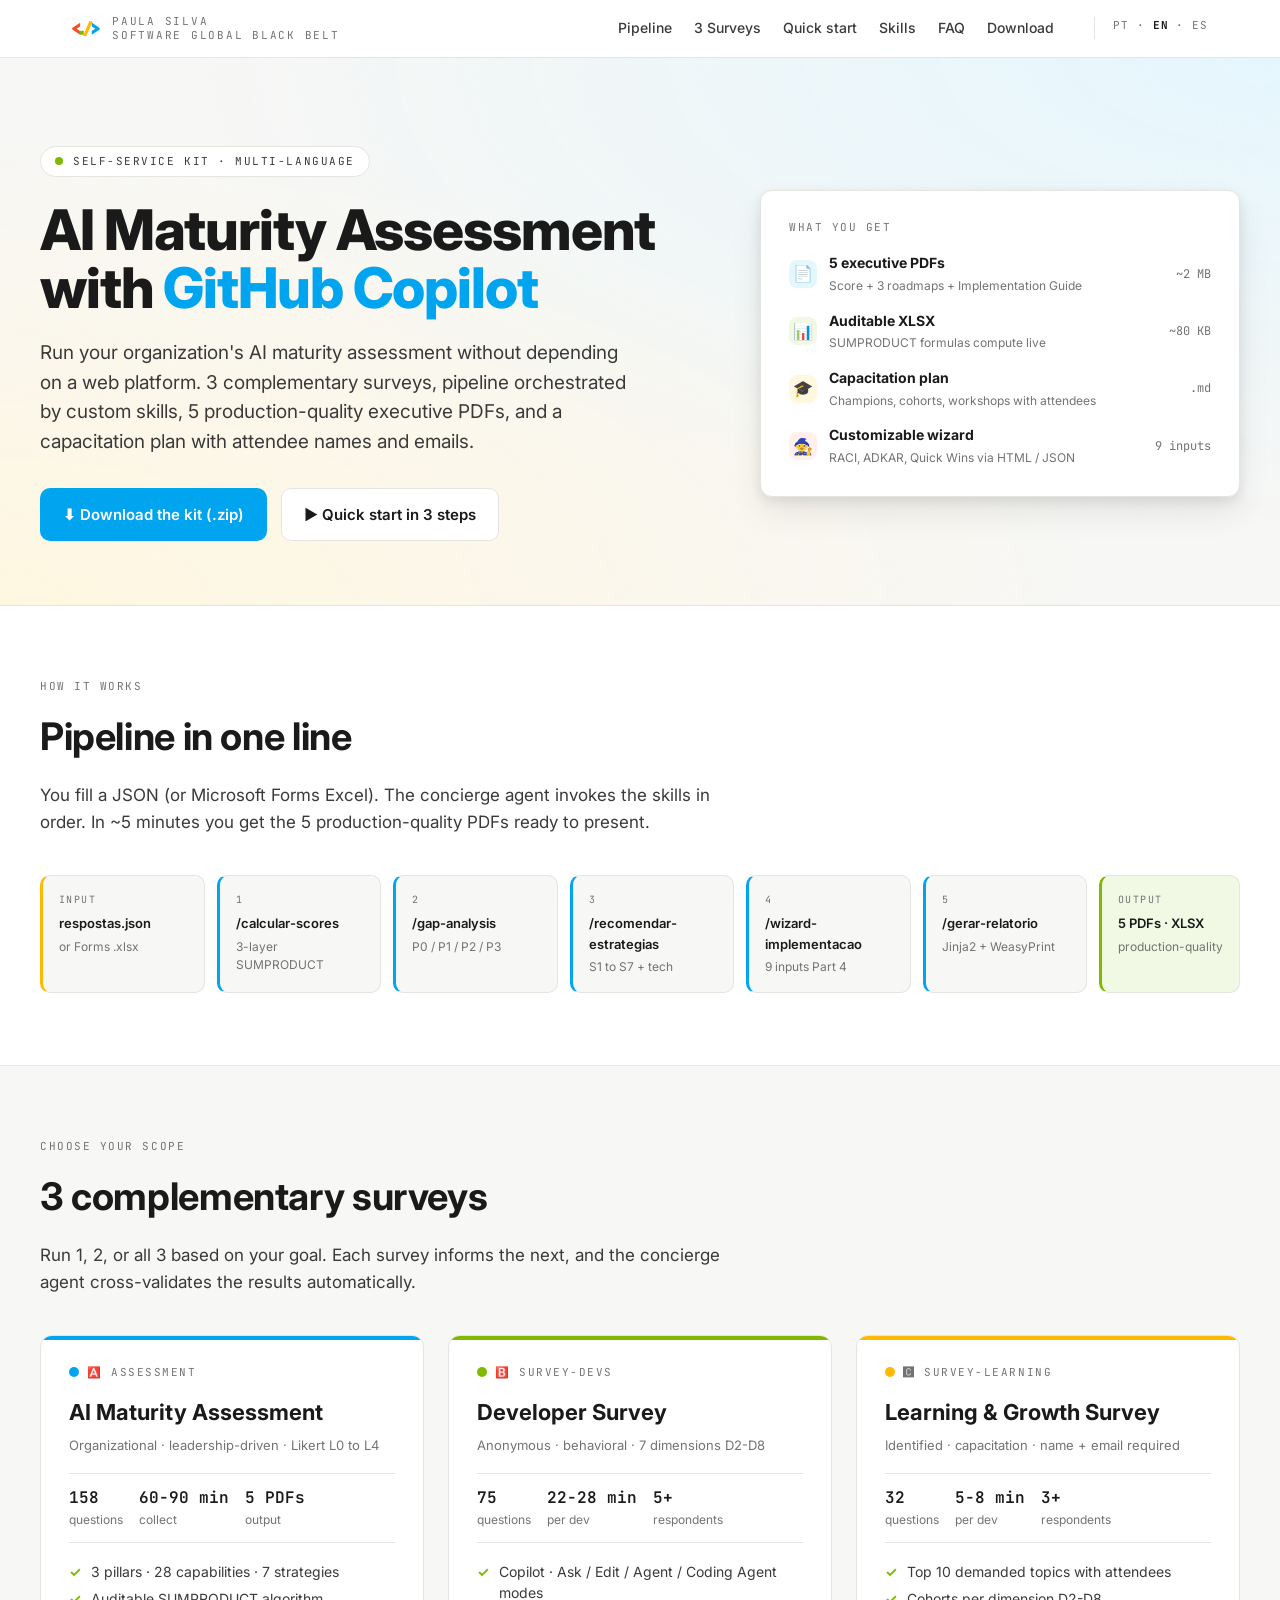
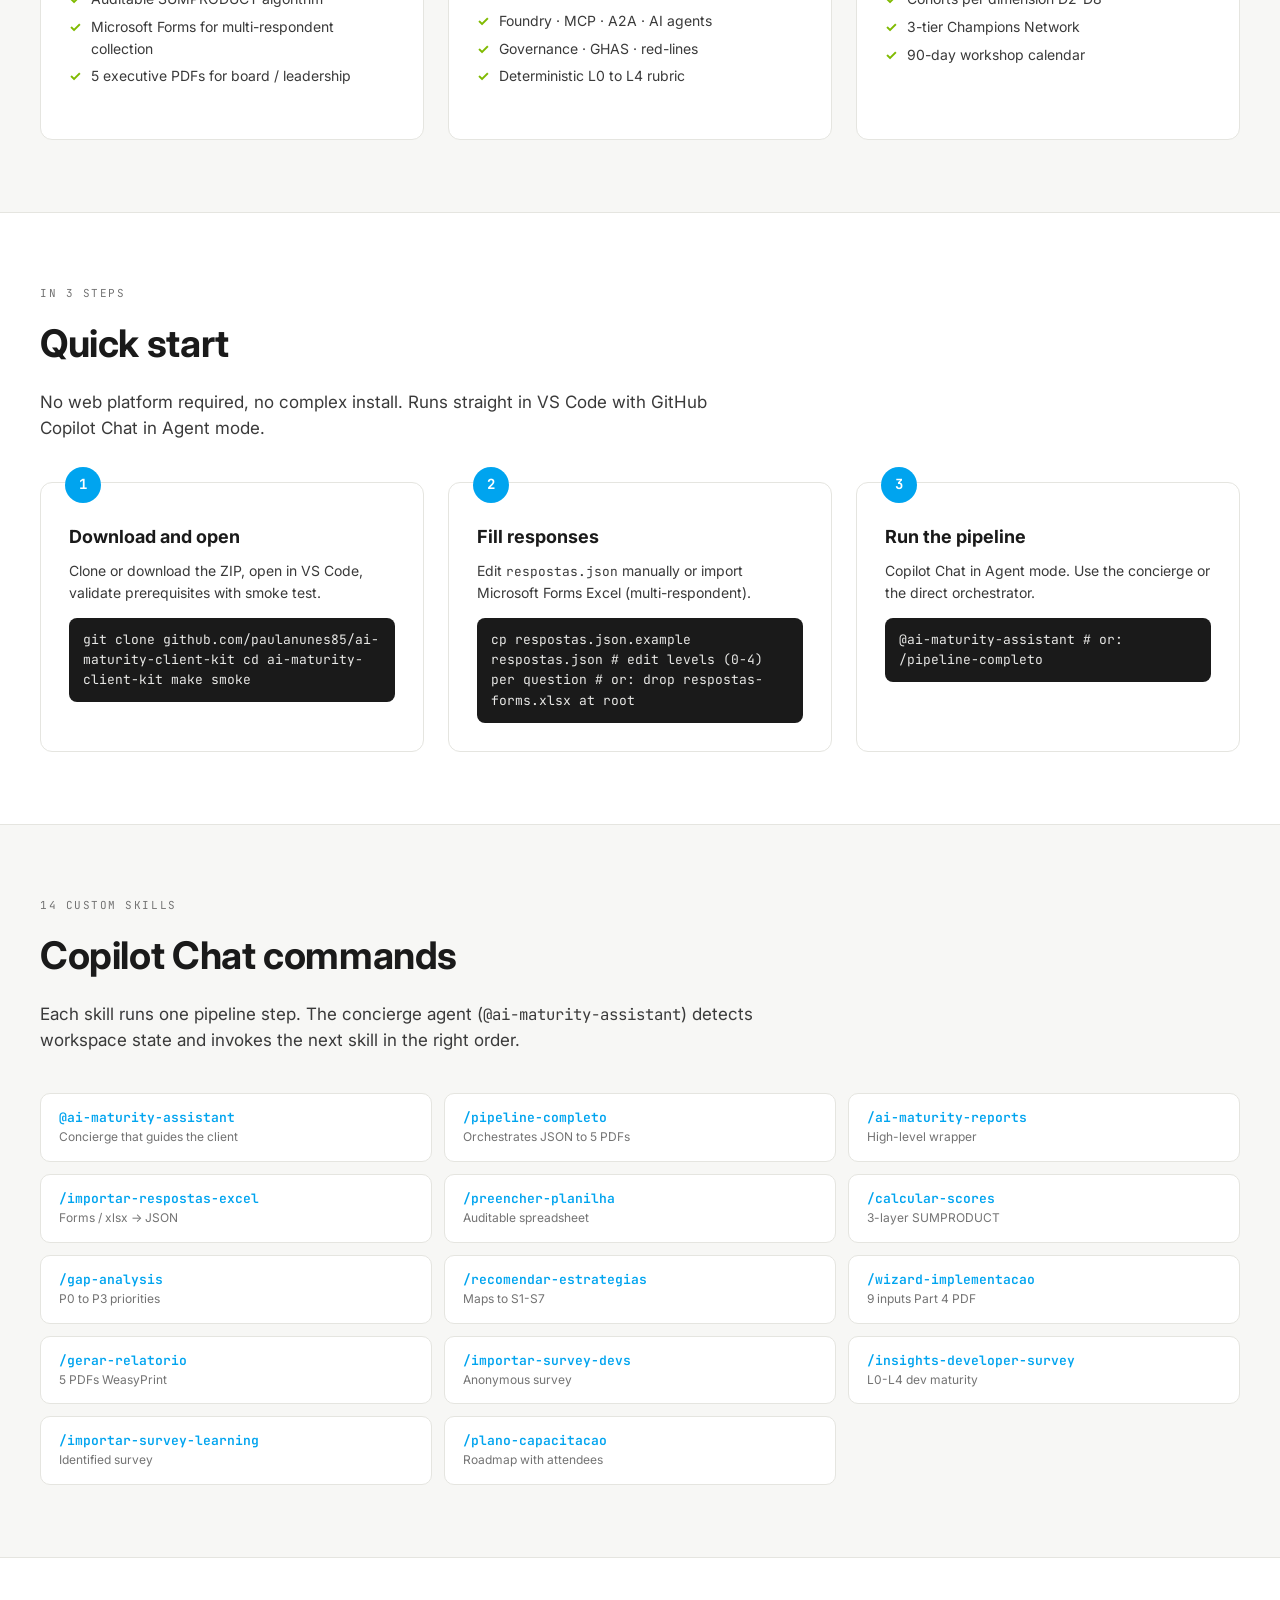
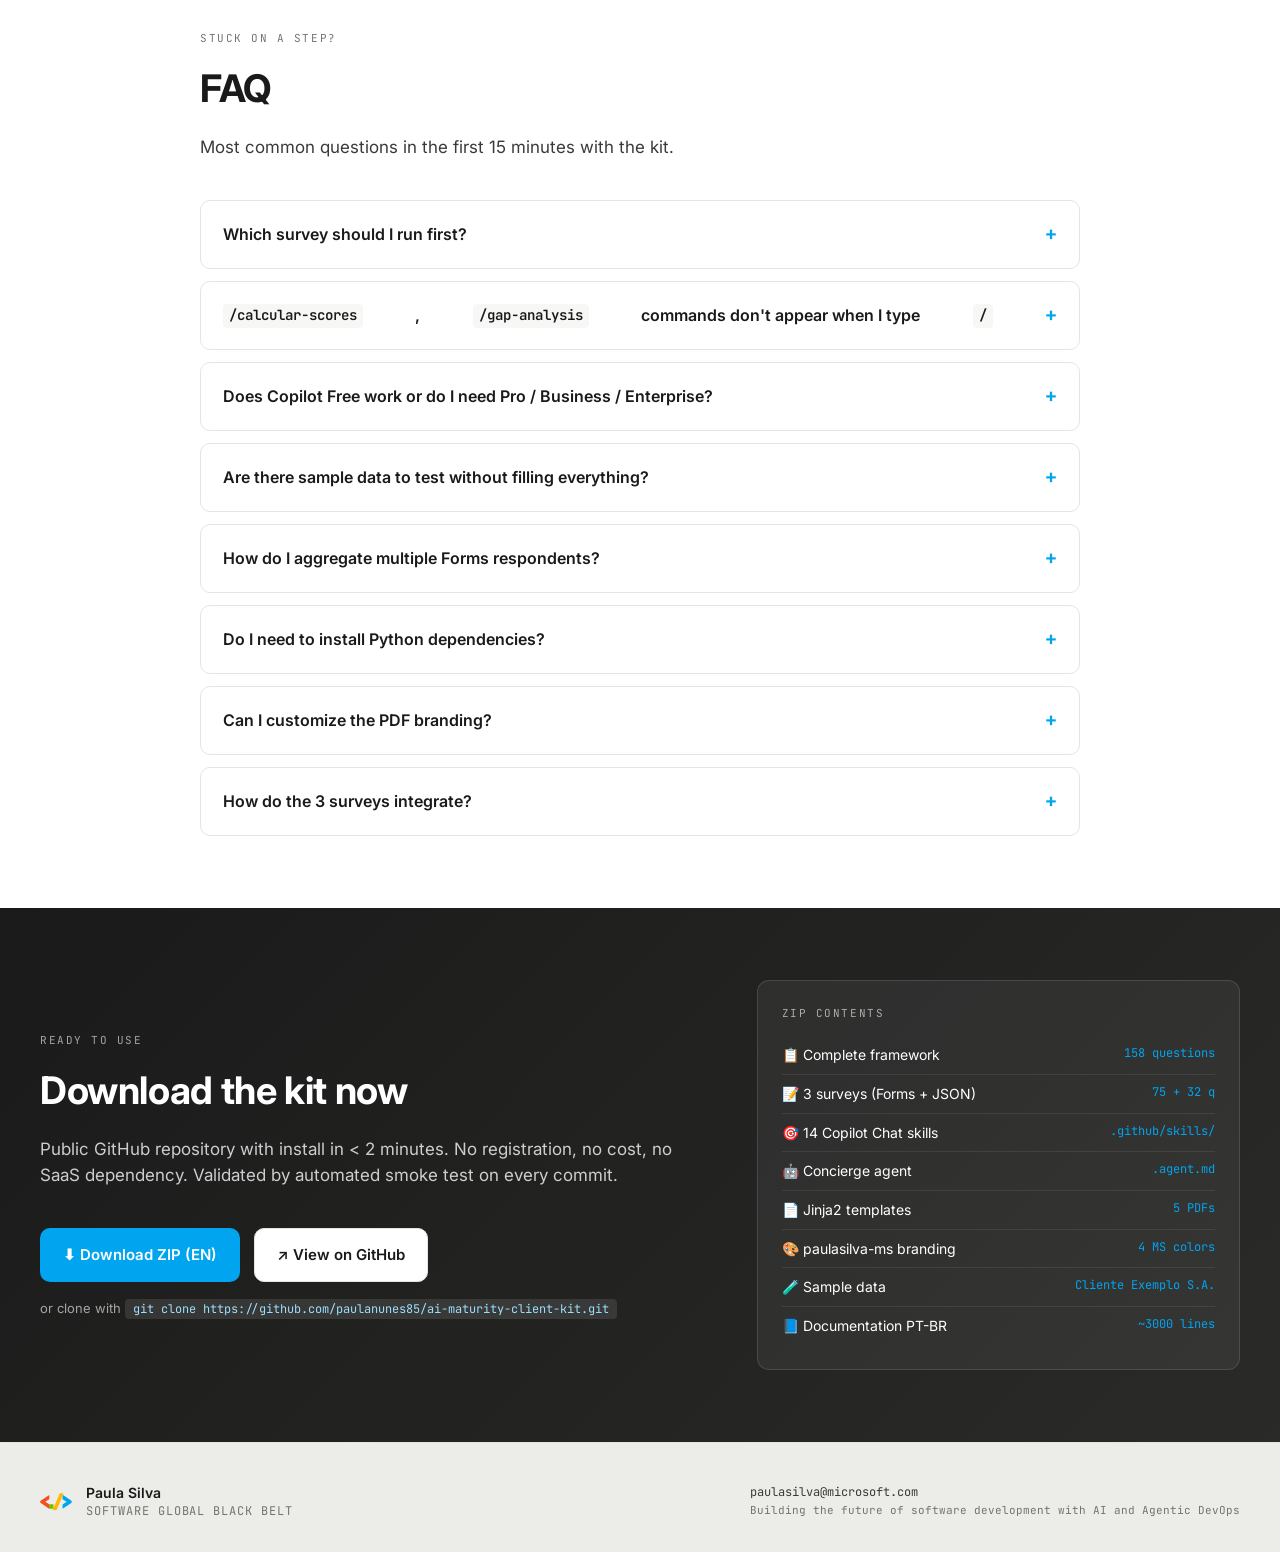
==== commit b2ddcd86: "feat: add kit-en/ and kit-es/ folders with translated client docs + per-language release ZIPs workfl" ====
--- a/docs/en/index.html
+++ b/docs/en/index.html
@@ -279,7 +279,7 @@
           no SaaS dependency. Validated by automated smoke test on every commit.
         </p>
         <div class="download__cta">
-          <a class="btn btn--primary" href="https://github.com/paulanunes85/ai-maturity-client-kit/archive/refs/heads/main.zip">⬇ Download ZIP (main)</a>
+          <a class="btn btn--primary" href="https://github.com/paulanunes85/ai-maturity-client-kit/releases/latest/download/ai-maturity-kit-en.zip">⬇ Download ZIP (EN)</a>
           <a class="btn btn--secondary" href="https://github.com/paulanunes85/ai-maturity-client-kit" style="margin-left: 10px;">↗ View on GitHub</a>
         </div>
         <p class="download__hint">
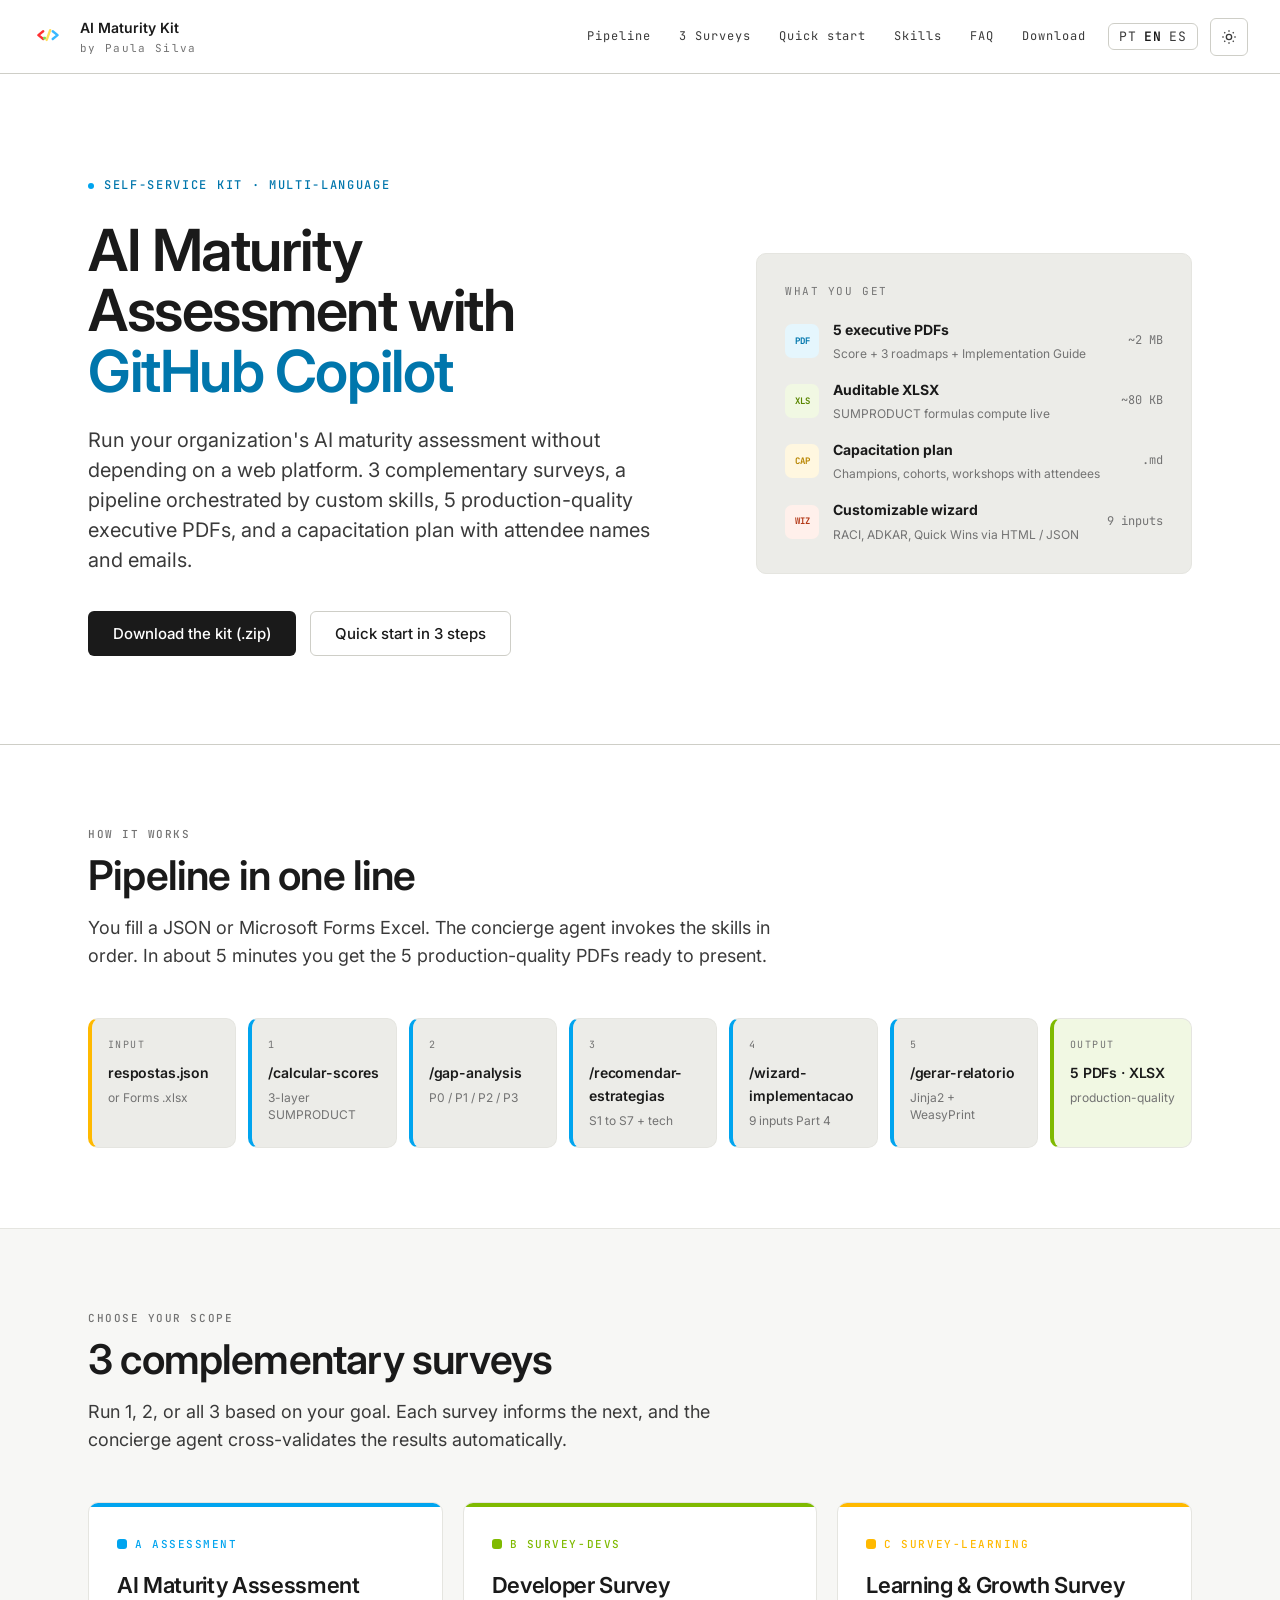
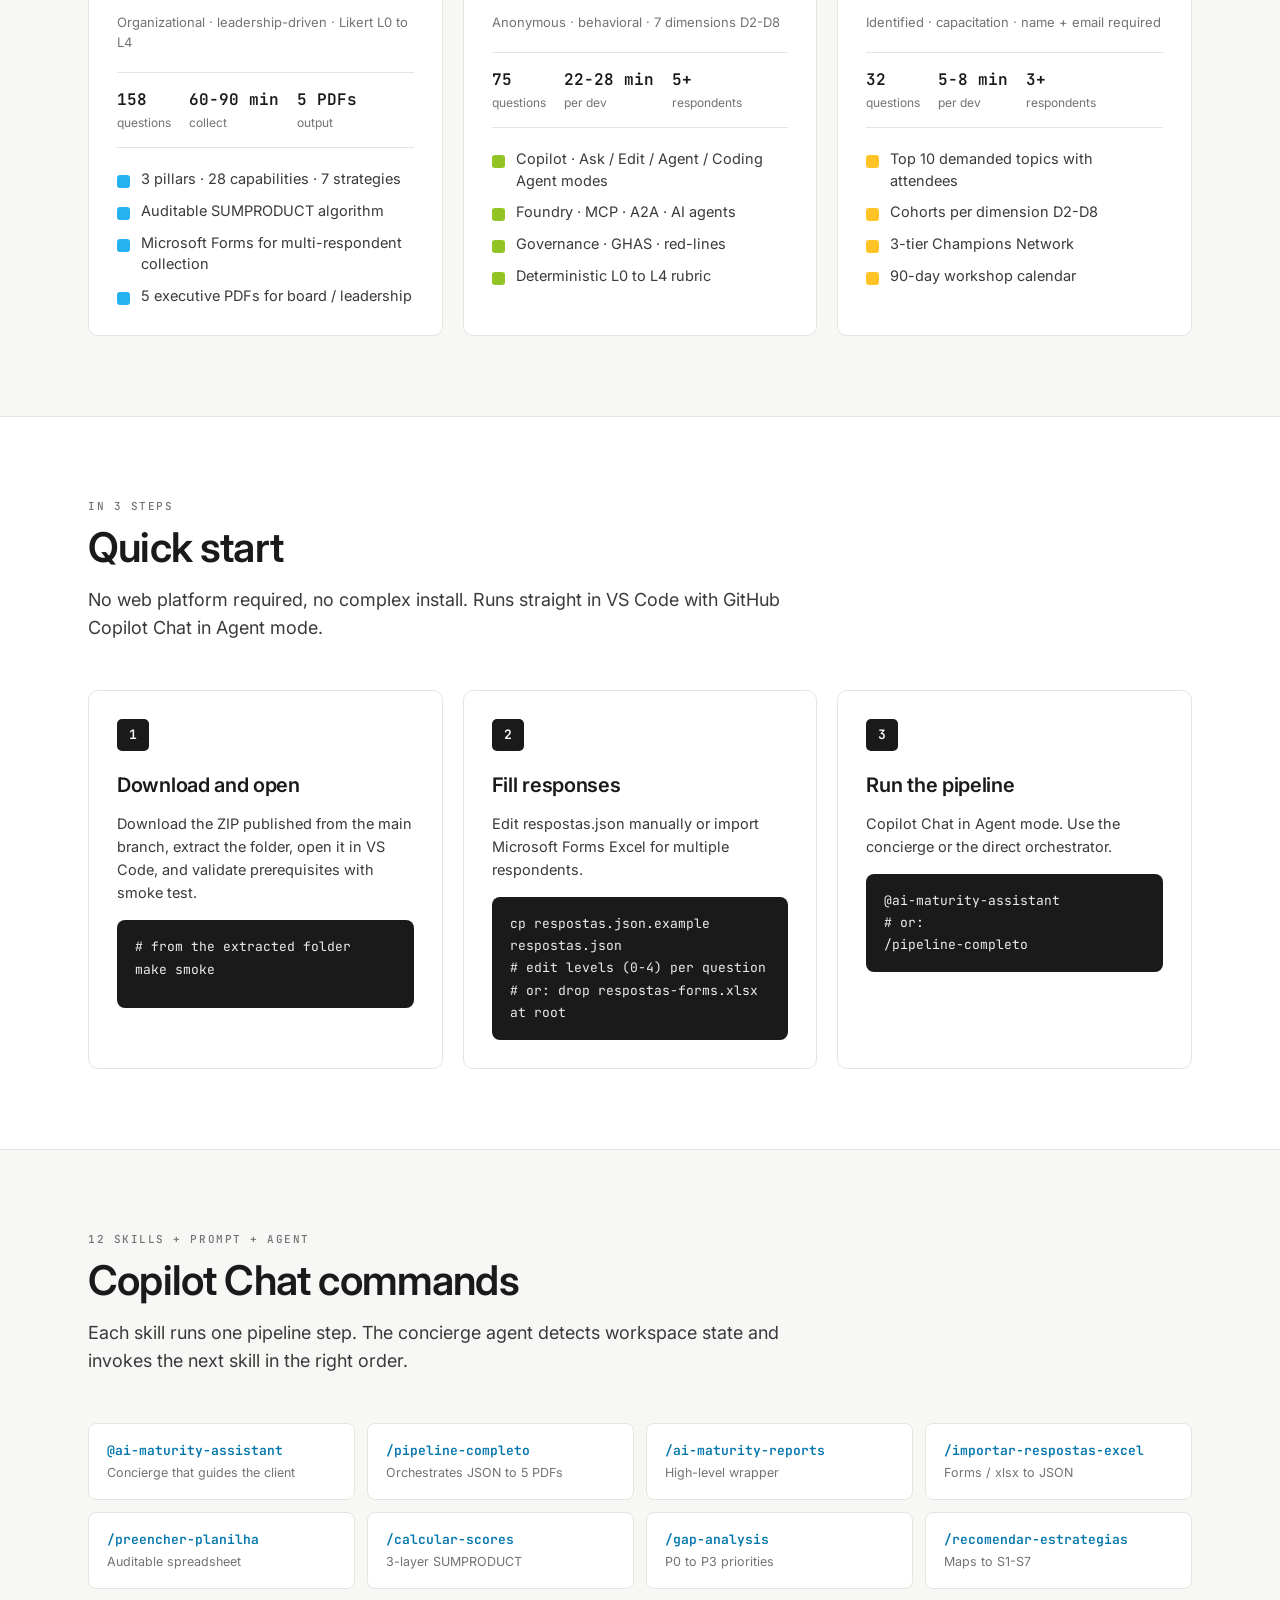
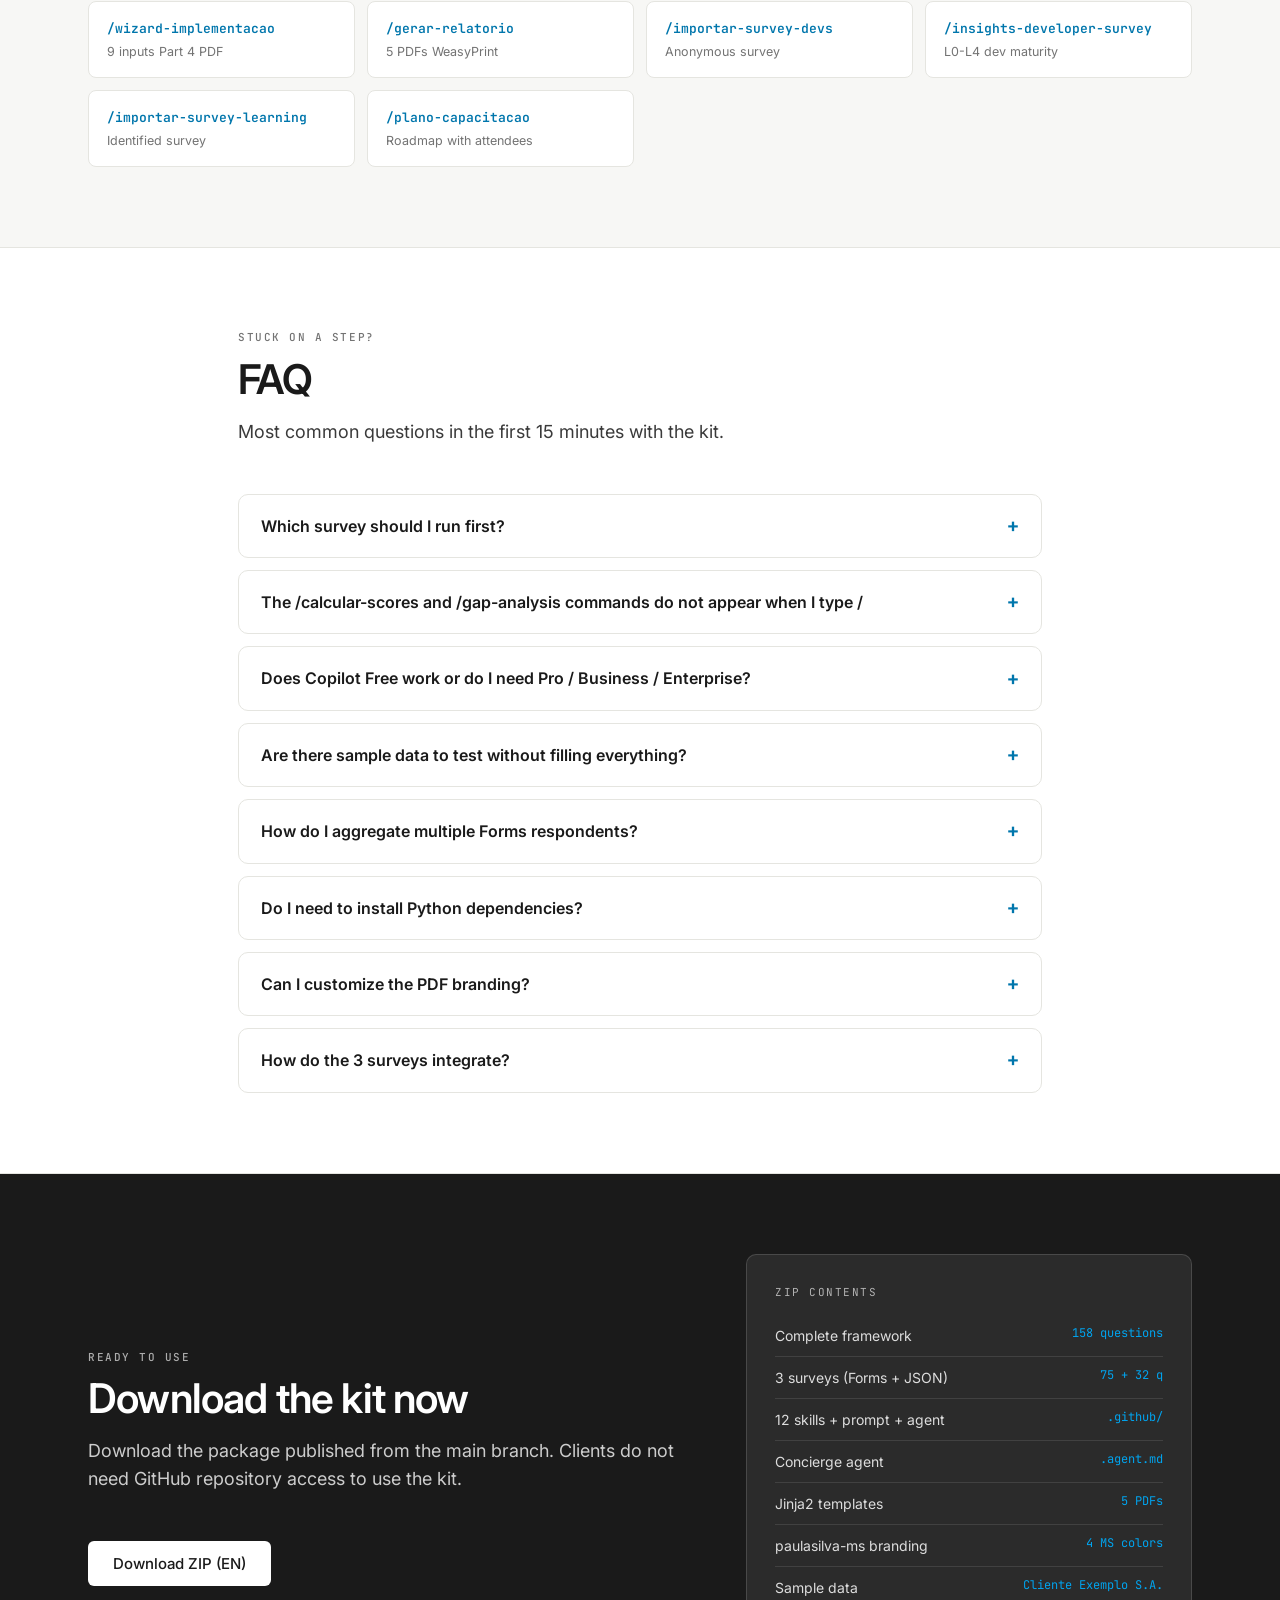
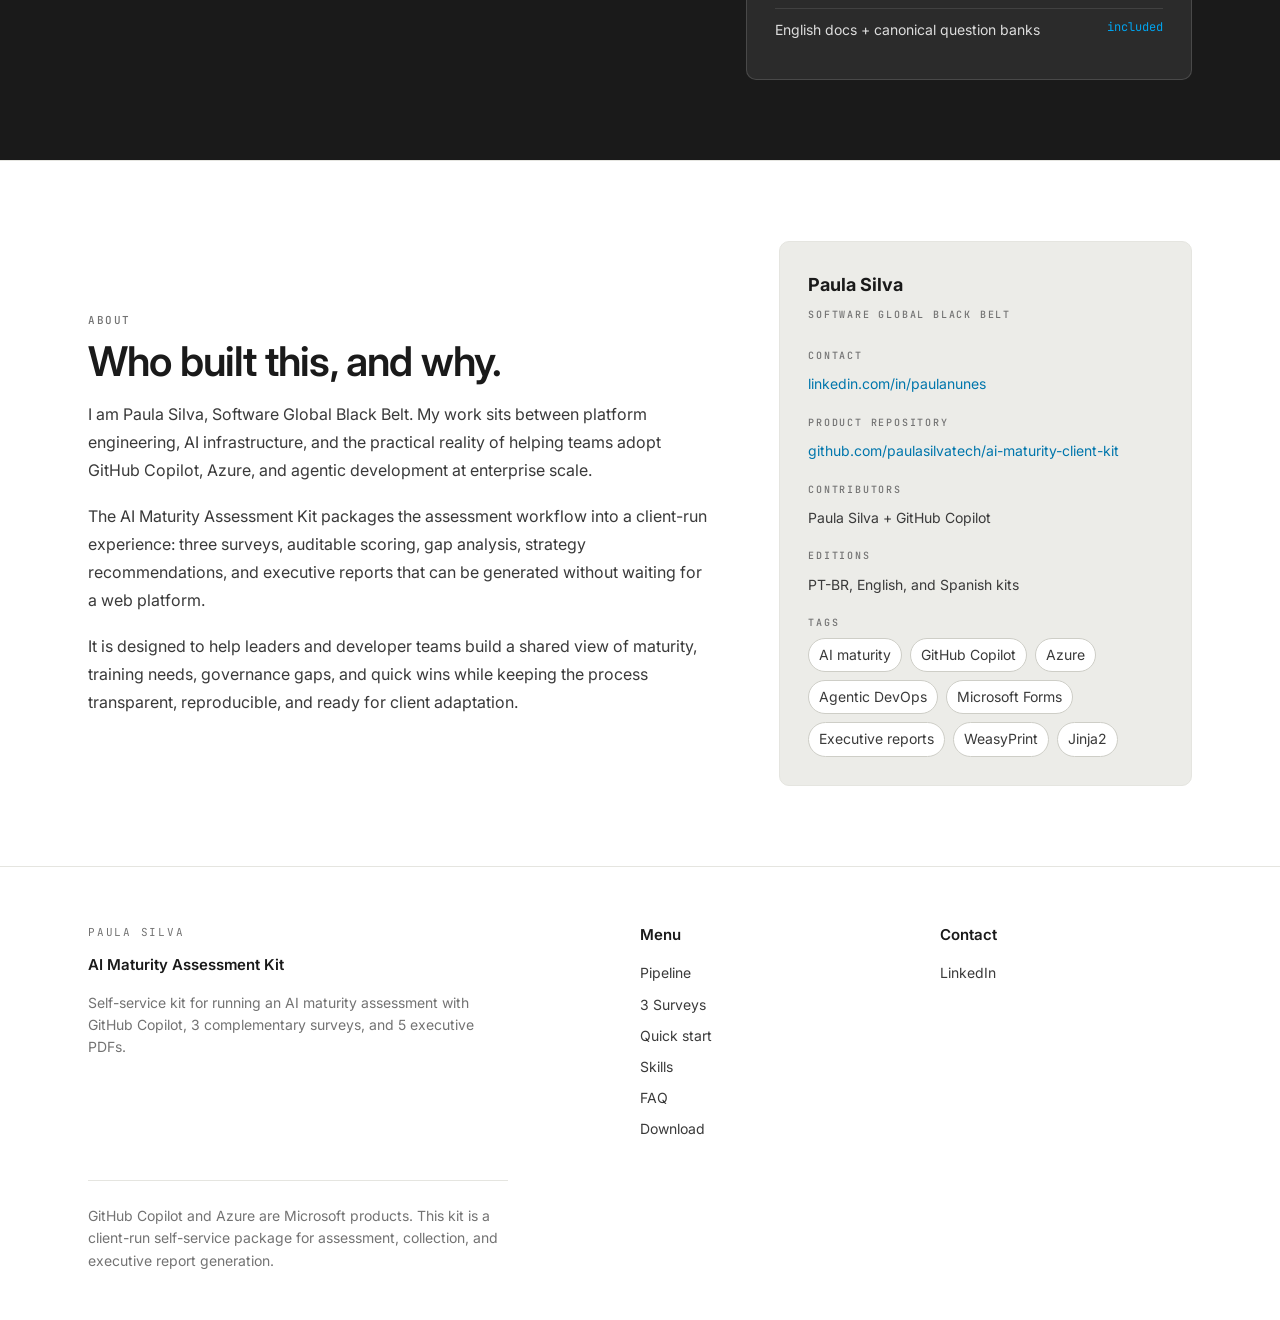
==== commit 87c0fffe: "feat: update logo SVGs, enhance language links, and improve footer content; remove outdated Excel ex" ====
--- a/docs/en/index.html
+++ b/docs/en/index.html
@@ -1,328 +1,53 @@
 <!DOCTYPE html>
 <html lang="en">
-<head>
-<meta charset="UTF-8">
-<meta name="viewport" content="width=device-width, initial-scale=1.0">
-<title>AI Maturity Assessment Kit · Paula Silva</title>
-<meta name="description" content="Self-service kit to run the AI Maturity Assessment with GitHub Copilot. 3 complementary surveys, 5 production-quality PDFs, personalized capacitation roadmap.">
-<link rel="preconnect" href="https://fonts.googleapis.com">
-<link rel="preconnect" href="https://fonts.gstatic.com" crossorigin>
-<link href="https://fonts.googleapis.com/css2?family=Inter:wght@300;400;500;600;700;800;900&family=JetBrains+Mono:wght@400;500;600&display=swap" rel="stylesheet">
-<link rel="stylesheet" href="../styles.css">
-<link rel="icon" type="image/svg+xml" href='data:image/svg+xml;utf8,<svg xmlns="http://www.w3.org/2000/svg" viewBox="0 0 1914 1062"><path fill="%23F25022" d="M532 131 L36 462 L13 497 L13 560 L23 582 L48 604 L521 923 L539 926 L539 699 L547 680 L314 530 L527 395 L551 371 L558 347 L558 155 L547 135 Z"/><path fill="%237FBA00" d="M551 681 L542 693 L540 700 L540 917 L546 930 L558 940 L571 943 L778 943 L788 941 L798 935 L809 910 L809 702 L807 694 L799 682 L784 674 L566 674 Z"/><path fill="%23FFB900" d="M1390 16 L1208 13 L1184 23 L1171 38 L768 1009 L768 1026 L778 1038 L957 1042 L975 1037 L995 1017 L1346 179 L1349 145 L1367 129 L1401 47 L1402 31 Z"/><path fill="%2300A4EF" d="M1369 131 L1350 149 L1349 355 L1354 369 L1385 399 L1592 528 L1373 667 L1354 688 L1349 703 L1349 907 L1361 924 L1377 926 L1871 595 L1893 563 L1894 501 L1885 477 L1863 456 L1398 142 Z"/></svg>'>
-</head>
-<body>
 
-<div class="chrome">
-  <div class="chrome__inner">
-    <div class="chrome__brand">
-      <svg viewBox="0 0 1914 1062" xmlns="http://www.w3.org/2000/svg" role="img" aria-label="paulasilva">
-        <title>paulasilva</title>
-        <path fill="#F25022" d="M532 131 L36 462 L13 497 L13 560 L23 582 L48 604 L521 923 L539 926 L539 699 L547 680 L314 530 L527 395 L551 371 L558 347 L558 155 L547 135 Z"/>
-        <path fill="#7FBA00" d="M551 681 L542 693 L540 700 L540 917 L546 930 L558 940 L571 943 L778 943 L788 941 L798 935 L809 910 L809 702 L807 694 L799 682 L784 674 L566 674 Z"/>
-        <path fill="#FFB900" d="M1390 16 L1208 13 L1184 23 L1171 38 L768 1009 L768 1026 L778 1038 L957 1042 L975 1037 L995 1017 L1346 179 L1349 145 L1367 129 L1401 47 L1402 31 Z"/>
-        <path fill="#00A4EF" d="M1369 131 L1350 149 L1349 355 L1354 369 L1385 399 L1592 528 L1373 667 L1354 688 L1349 703 L1349 907 L1361 924 L1377 926 L1871 595 L1893 563 L1894 501 L1885 477 L1863 456 L1398 142 Z"/>
-      </svg>
-      <div class="chrome__brand-text">Paula Silva<br>Software Global Black Belt</div>
+  <head>
+    <meta charset="UTF-8">
+    <meta name="viewport" content="width=device-width, initial-scale=1.0">
+    <title>AI Maturity Assessment Kit · Paula Silva</title>
+    <meta name="description" content="Self-service kit to run the AI Maturity Assessment with GitHub Copilot.">
+    <link rel="canonical" href="https://paulasilvatech.github.io/ai-maturity-client-kit/en/">
+    <link rel="alternate" hreflang="pt-BR" href="https://paulasilvatech.github.io/ai-maturity-client-kit/">
+    <link rel="alternate" hreflang="en" href="https://paulasilvatech.github.io/ai-maturity-client-kit/en/">
+    <link rel="alternate" hreflang="es" href="https://paulasilvatech.github.io/ai-maturity-client-kit/es/">
+    <link rel="alternate" hreflang="x-default" href="https://paulasilvatech.github.io/ai-maturity-client-kit/">
+    <meta property="og:type" content="website">
+    <meta property="og:site_name" content="AI Maturity Assessment Kit">
+    <meta property="og:locale" content="en_US">
+    <meta property="og:locale:alternate" content="pt_BR">
+    <meta property="og:locale:alternate" content="es_ES">
+    <meta property="og:title" content="AI Maturity Assessment Kit · Paula Silva">
+    <meta property="og:description"
+      content="Self-service kit to run the AI Maturity Assessment with GitHub Copilot, 3 complementary surveys, and 5 executive PDFs.">
+    <meta property="og:url" content="https://paulasilvatech.github.io/ai-maturity-client-kit/en/">
+    <meta property="og:image" content="https://paulasilvatech.github.io/ai-maturity-client-kit/assets/social-card.png">
+    <meta property="og:image:type" content="image/png">
+    <meta property="og:image:width" content="1200">
+    <meta property="og:image:height" content="630">
+    <meta name="twitter:card" content="summary_large_image">
+    <meta name="twitter:title" content="AI Maturity Assessment Kit · Paula Silva">
+    <meta name="twitter:description"
+      content="Self-service kit to run the AI Maturity Assessment with GitHub Copilot, 3 complementary surveys, and 5 executive PDFs.">
+    <meta name="twitter:image" content="https://paulasilvatech.github.io/ai-maturity-client-kit/assets/social-card.png">
+    <link rel="preconnect" href="https://fonts.googleapis.com">
+    <link rel="preconnect" href="https://fonts.gstatic.com" crossorigin>
+    <link
+      href="https://fonts.googleapis.com/css2?family=Inter:wght@300;400;500;600;700;800;900&family=JetBrains+Mono:wght@400;500;600&display=swap"
+      rel="stylesheet">
+    <link rel="stylesheet" href="../styles.css">
+    <link rel="icon" type="image/svg+xml"
+      href='data:image/svg+xml;utf8,<svg xmlns="http://www.w3.org/2000/svg" viewBox="0 0 1914 1062"><path fill="%23F25022" d="M532 131 L36 462 L13 497 L13 560 L23 582 L48 604 L521 923 L539 926 L539 699 L547 680 L314 530 L527 395 L551 371 L558 347 L558 155 L547 135 Z"/><path fill="%237FBA00" d="M551 681 L542 693 L540 700 L540 917 L546 930 L558 940 L571 943 L778 943 L788 941 L798 935 L809 910 L809 702 L807 694 L799 682 L784 674 L566 674 Z"/><path fill="%23FFB900" d="M1390 16 L1208 13 L1184 23 L1171 38 L768 1009 L768 1026 L778 1038 L957 1042 L975 1037 L995 1017 L1346 179 L1349 145 L1367 129 L1401 47 L1402 31 Z"/><path fill="%2300A4EF" d="M1369 131 L1350 149 L1349 355 L1354 369 L1385 399 L1592 528 L1373 667 L1354 688 L1349 703 L1349 907 L1361 924 L1377 926 L1871 595 L1893 563 L1894 501 L1885 477 L1863 456 L1398 142 Z"/></svg>'>
+  </head>
+
+  <body data-lang="en" data-base="../" data-content="../content.json">
+    <div id="app">
+      <main class="loading">
+        <h1>AI Maturity Assessment Kit</h1>
+        <p>Loading content...</p>
+      </main>
     </div>
-    <nav class="chrome__nav">
-      <a href="#pipeline">Pipeline</a>
-      <a href="#surveys">3 Surveys</a>
-      <a href="#quickstart">Quick start</a>
-      <a href="#skills">Skills</a>
-      <a href="#faq">FAQ</a>
-      <a href="#download">Download</a>
-      <span class="chrome__lang">
-        <a href="../">PT</a> · <strong>EN</strong> · <a href="../es/">ES</a>
-      </span>
-    </nav>
-  </div>
-</div>
+    <noscript>Enable JavaScript to view this site.</noscript>
+    <script src="../app.js" defer></script>
+  </body>
 
-<section class="hero">
-  <div class="hero__inner">
-    <div>
-      <div class="hero__eyebrow"><span class="hero__eyebrow-dot"></span>Self-service kit · multi-language</div>
-      <h1 class="hero__title">AI Maturity Assessment with <span class="accent">GitHub Copilot</span></h1>
-      <p class="hero__lede">
-        Run your organization's AI maturity assessment without depending on a web platform.
-        3 complementary surveys, pipeline orchestrated by custom skills, 5 production-quality executive PDFs,
-        and a capacitation plan with attendee names and emails.
-      </p>
-      <div class="hero__ctas">
-        <a class="btn btn--primary" href="#download">⬇ Download the kit (.zip)</a>
-        <a class="btn btn--secondary" href="#quickstart">▶ Quick start in 3 steps</a>
-      </div>
-    </div>
-    <aside class="hero__card">
-      <div class="hero__card-title">What you get</div>
-      <div class="hero__card-rows">
-        <div class="hero__card-row">
-          <div class="hero__card-icon hero__card-icon--blue">📄</div>
-          <div><strong>5 executive PDFs</strong><br><span style="color:var(--ink-3);font-size:12px">Score + 3 roadmaps + Implementation Guide</span></div>
-          <span class="hero__card-num">~2 MB</span>
-        </div>
-        <div class="hero__card-row">
-          <div class="hero__card-icon hero__card-icon--green">📊</div>
-          <div><strong>Auditable XLSX</strong><br><span style="color:var(--ink-3);font-size:12px">SUMPRODUCT formulas compute live</span></div>
-          <span class="hero__card-num">~80 KB</span>
-        </div>
-        <div class="hero__card-row">
-          <div class="hero__card-icon hero__card-icon--yellow">🎓</div>
-          <div><strong>Capacitation plan</strong><br><span style="color:var(--ink-3);font-size:12px">Champions, cohorts, workshops with attendees</span></div>
-          <span class="hero__card-num">.md</span>
-        </div>
-        <div class="hero__card-row">
-          <div class="hero__card-icon hero__card-icon--red">🧙</div>
-          <div><strong>Customizable wizard</strong><br><span style="color:var(--ink-3);font-size:12px">RACI, ADKAR, Quick Wins via HTML / JSON</span></div>
-          <span class="hero__card-num">9 inputs</span>
-        </div>
-      </div>
-    </aside>
-  </div>
-</section>
-
-<section class="pipeline" id="pipeline">
-  <div class="container">
-    <div class="section__eyebrow">How it works</div>
-    <h2 class="section__title">Pipeline in one line</h2>
-    <p class="section__lede">
-      You fill a JSON (or Microsoft Forms Excel). The concierge agent invokes the skills in order.
-      In ~5 minutes you get the 5 production-quality PDFs ready to present.
-    </p>
-    <div class="pipeline__chain">
-      <div class="pipe-step pipe-step--in"><div class="pipe-step__num">INPUT</div><div class="pipe-step__name">respostas.json</div><div class="pipe-step__hint">or Forms .xlsx</div></div>
-      <div class="pipe-step pipe-step--core"><div class="pipe-step__num">1</div><div class="pipe-step__name">/calcular-scores</div><div class="pipe-step__hint">3-layer SUMPRODUCT</div></div>
-      <div class="pipe-step pipe-step--core"><div class="pipe-step__num">2</div><div class="pipe-step__name">/gap-analysis</div><div class="pipe-step__hint">P0 / P1 / P2 / P3</div></div>
-      <div class="pipe-step pipe-step--core"><div class="pipe-step__num">3</div><div class="pipe-step__name">/recomendar-estrategias</div><div class="pipe-step__hint">S1 to S7 + tech</div></div>
-      <div class="pipe-step pipe-step--core"><div class="pipe-step__num">4</div><div class="pipe-step__name">/wizard-implementacao</div><div class="pipe-step__hint">9 inputs Part 4</div></div>
-      <div class="pipe-step pipe-step--core"><div class="pipe-step__num">5</div><div class="pipe-step__name">/gerar-relatorio</div><div class="pipe-step__hint">Jinja2 + WeasyPrint</div></div>
-      <div class="pipe-step pipe-step--out"><div class="pipe-step__num">OUTPUT</div><div class="pipe-step__name">5 PDFs · XLSX</div><div class="pipe-step__hint">production-quality</div></div>
-    </div>
-  </div>
-</section>
-
-<section id="surveys">
-  <div class="container">
-    <div class="section__eyebrow">Choose your scope</div>
-    <h2 class="section__title">3 complementary surveys</h2>
-    <p class="section__lede">
-      Run 1, 2, or all 3 based on your goal. Each survey informs the next, and the concierge agent
-      cross-validates the results automatically.
-    </p>
-    <div class="cards">
-      <article class="card card--a">
-        <div class="card__badge"><span class="card__badge-dot"></span>🅰️ ASSESSMENT</div>
-        <h3 class="card__title">AI Maturity Assessment</h3>
-        <div class="card__subtitle">Organizational · leadership-driven · Likert L0 to L4</div>
-        <div class="card__meta">
-          <div><strong>158</strong>questions</div>
-          <div><strong>60-90 min</strong>collect</div>
-          <div><strong>5 PDFs</strong>output</div>
-        </div>
-        <ul class="card__list">
-          <li>3 pillars · 28 capabilities · 7 strategies</li>
-          <li>Auditable SUMPRODUCT algorithm</li>
-          <li>Microsoft Forms for multi-respondent collection</li>
-          <li>5 executive PDFs for board / leadership</li>
-        </ul>
-      </article>
-      <article class="card card--b">
-        <div class="card__badge"><span class="card__badge-dot"></span>🅱️ SURVEY-DEVS</div>
-        <h3 class="card__title">Developer Survey</h3>
-        <div class="card__subtitle">Anonymous · behavioral · 7 dimensions D2-D8</div>
-        <div class="card__meta">
-          <div><strong>75</strong>questions</div>
-          <div><strong>22-28 min</strong>per dev</div>
-          <div><strong>5+</strong>respondents</div>
-        </div>
-        <ul class="card__list">
-          <li>Copilot · Ask / Edit / Agent / Coding Agent modes</li>
-          <li>Foundry · MCP · A2A · AI agents</li>
-          <li>Governance · GHAS · red-lines</li>
-          <li>Deterministic L0 to L4 rubric</li>
-        </ul>
-      </article>
-      <article class="card card--c">
-        <div class="card__badge"><span class="card__badge-dot"></span>🅲 SURVEY-LEARNING</div>
-        <h3 class="card__title">Learning & Growth Survey</h3>
-        <div class="card__subtitle">Identified · capacitation · name + email required</div>
-        <div class="card__meta">
-          <div><strong>32</strong>questions</div>
-          <div><strong>5-8 min</strong>per dev</div>
-          <div><strong>3+</strong>respondents</div>
-        </div>
-        <ul class="card__list">
-          <li>Top 10 demanded topics with attendees</li>
-          <li>Cohorts per dimension D2-D8</li>
-          <li>3-tier Champions Network</li>
-          <li>90-day workshop calendar</li>
-        </ul>
-      </article>
-    </div>
-  </div>
-</section>
-
-<section id="quickstart" style="background: var(--paper); border-top: 1px solid var(--rule); border-bottom: 1px solid var(--rule);">
-  <div class="container">
-    <div class="section__eyebrow">In 3 steps</div>
-    <h2 class="section__title">Quick start</h2>
-    <p class="section__lede">
-      No web platform required, no complex install. Runs straight in VS Code with GitHub Copilot Chat in Agent mode.
-    </p>
-    <div class="steps">
-      <div class="step">
-        <div class="step__num">1</div>
-        <h3 class="step__title">Download and open</h3>
-        <p class="step__body">Clone or download the ZIP, open in VS Code, validate prerequisites with smoke test.</p>
-        <code class="step__cmd">git clone github.com/paulanunes85/ai-maturity-client-kit
-cd ai-maturity-client-kit
-make smoke</code>
-      </div>
-      <div class="step">
-        <div class="step__num">2</div>
-        <h3 class="step__title">Fill responses</h3>
-        <p class="step__body">Edit <code>respostas.json</code> manually or import Microsoft Forms Excel (multi-respondent).</p>
-        <code class="step__cmd">cp respostas.json.example respostas.json
-# edit levels (0-4) per question
-# or: drop respostas-forms.xlsx at root</code>
-      </div>
-      <div class="step">
-        <div class="step__num">3</div>
-        <h3 class="step__title">Run the pipeline</h3>
-        <p class="step__body">Copilot Chat in Agent mode. Use the concierge or the direct orchestrator.</p>
-        <code class="step__cmd">@ai-maturity-assistant
-# or:
-/pipeline-completo</code>
-      </div>
-    </div>
-  </div>
-</section>
-
-<section id="skills">
-  <div class="container">
-    <div class="section__eyebrow">14 custom skills</div>
-    <h2 class="section__title">Copilot Chat commands</h2>
-    <p class="section__lede">
-      Each skill runs one pipeline step. The concierge agent (<code>@ai-maturity-assistant</code>)
-      detects workspace state and invokes the next skill in the right order.
-    </p>
-    <div class="skills-grid">
-      <div class="skill-pill"><div><div class="skill-pill__cmd">@ai-maturity-assistant</div><div class="skill-pill__desc">Concierge that guides the client</div></div></div>
-      <div class="skill-pill"><div><div class="skill-pill__cmd">/pipeline-completo</div><div class="skill-pill__desc">Orchestrates JSON to 5 PDFs</div></div></div>
-      <div class="skill-pill"><div><div class="skill-pill__cmd">/ai-maturity-reports</div><div class="skill-pill__desc">High-level wrapper</div></div></div>
-      <div class="skill-pill"><div><div class="skill-pill__cmd">/importar-respostas-excel</div><div class="skill-pill__desc">Forms / xlsx → JSON</div></div></div>
-      <div class="skill-pill"><div><div class="skill-pill__cmd">/preencher-planilha</div><div class="skill-pill__desc">Auditable spreadsheet</div></div></div>
-      <div class="skill-pill"><div><div class="skill-pill__cmd">/calcular-scores</div><div class="skill-pill__desc">3-layer SUMPRODUCT</div></div></div>
-      <div class="skill-pill"><div><div class="skill-pill__cmd">/gap-analysis</div><div class="skill-pill__desc">P0 to P3 priorities</div></div></div>
-      <div class="skill-pill"><div><div class="skill-pill__cmd">/recomendar-estrategias</div><div class="skill-pill__desc">Maps to S1-S7</div></div></div>
-      <div class="skill-pill"><div><div class="skill-pill__cmd">/wizard-implementacao</div><div class="skill-pill__desc">9 inputs Part 4 PDF</div></div></div>
-      <div class="skill-pill"><div><div class="skill-pill__cmd">/gerar-relatorio</div><div class="skill-pill__desc">5 PDFs WeasyPrint</div></div></div>
-      <div class="skill-pill"><div><div class="skill-pill__cmd">/importar-survey-devs</div><div class="skill-pill__desc">Anonymous survey</div></div></div>
-      <div class="skill-pill"><div><div class="skill-pill__cmd">/insights-developer-survey</div><div class="skill-pill__desc">L0-L4 dev maturity</div></div></div>
-      <div class="skill-pill"><div><div class="skill-pill__cmd">/importar-survey-learning</div><div class="skill-pill__desc">Identified survey</div></div></div>
-      <div class="skill-pill"><div><div class="skill-pill__cmd">/plano-capacitacao</div><div class="skill-pill__desc">Roadmap with attendees</div></div></div>
-    </div>
-  </div>
-</section>
-
-<section id="faq" style="background: var(--paper); border-top: 1px solid var(--rule);">
-  <div class="container" style="max-width: 880px;">
-    <div class="section__eyebrow">Stuck on a step?</div>
-    <h2 class="section__title">FAQ</h2>
-    <p class="section__lede">Most common questions in the first 15 minutes with the kit.</p>
-    <div class="faq">
-      <details class="faq__item">
-        <summary>Which survey should I run first?</summary>
-        <p>For serious consulting, run all 3 in this order: <strong>Developer Survey</strong> (anonymous) → <strong>Learning Survey</strong> (identified) → <strong>main Assessment</strong> (leadership reviews informed). For a quick board baseline, run only the main Assessment. The <code>@ai-maturity-assistant</code> agent guides the choice.</p>
-      </details>
-      <details class="faq__item">
-        <summary><code>/calcular-scores</code>, <code>/gap-analysis</code> commands don't appear when I type <code>/</code></summary>
-        <p>Copilot Chat needs to be in <strong>Agent mode</strong>. Click the dropdown next to the Copilot icon and pick <strong>Agent</strong>. If it still doesn't show, reload the VS Code window (<code>Cmd/Ctrl+Shift+P</code> → "Developer: Reload Window").</p>
-      </details>
-      <details class="faq__item">
-        <summary>Does Copilot Free work or do I need Pro / Business / Enterprise?</summary>
-        <p>Custom skills work on Free with message limits. For the full flow (158 questions + 5 PDFs + cross-survey) we recommend <strong>Copilot Pro, Business or Enterprise</strong>. Confirm with your org if there are restrictions on custom skills in enterprise plans.</p>
-      </details>
-      <details class="faq__item">
-        <summary>Are there sample data to test without filling everything?</summary>
-        <p>Yes. The kit ships with <code>respostas.json.example</code> (Cliente Exemplo S.A., 46 mocked responses) and mock respondents for the 2 surveys. Run <code>cp respostas.json.example respostas.json</code> then <code>/pipeline-completo</code> to see the complete output in ~3 minutes.</p>
-      </details>
-      <details class="faq__item">
-        <summary>How do I aggregate multiple Forms respondents?</summary>
-        <p>The <code>/importar-respostas-excel</code> skill does <strong>automatic mean</strong> per question when the Excel has multiple rows. Same behavior as the web platform. Recommended minimum: 3 respondents for the main assessment, 5 for the Developer Survey.</p>
-      </details>
-      <details class="faq__item">
-        <summary>Do I need to install Python dependencies?</summary>
-        <p>Yes, only 3: <code>jinja2</code>, <code>weasyprint</code> and <code>openpyxl</code>. Run <code>make install-deps</code> or <code>pip install jinja2 weasyprint openpyxl</code>. On macOS WeasyPrint also needs <code>brew install pango</code>; on Linux/WSL, the <code>libpango-1.0-0</code> package.</p>
-      </details>
-      <details class="faq__item">
-        <summary>Can I customize the PDF branding?</summary>
-        <p>The kit uses the <strong>paulasilva-ms</strong> identity (Microsoft 4-color palette). To customize: edit <code>relatorios/scripts/branding.py</code> with your constants (primary color, author, contact, tagline) and re-render. The 5 Jinja2 templates in <code>relatorios/templates/</code> consume these variables automatically.</p>
-      </details>
-      <details class="faq__item">
-        <summary>How do the 3 surveys integrate?</summary>
-        <p>Each survey output feeds the next: the <strong>Learning Survey</strong> generates a plan that the <strong>wizard auto-fill (mode D)</strong> uses to populate 6 of the 9 Implementation Guide inputs. The <strong>Developer Survey</strong> computes real maturity per dimension, cross-checkable against leadership-declared maturity in the Score Justification PDF.</p>
-      </details>
-    </div>
-  </div>
-</section>
-
-<section class="download" id="download">
-  <div class="container">
-    <div class="download__inner">
-      <div>
-        <div class="section__eyebrow">Ready to use</div>
-        <h2 class="section__title">Download the kit now</h2>
-        <p class="section__lede">
-          Public GitHub repository with install in &lt; 2 minutes. No registration, no cost,
-          no SaaS dependency. Validated by automated smoke test on every commit.
-        </p>
-        <div class="download__cta">
-          <a class="btn btn--primary" href="https://github.com/paulanunes85/ai-maturity-client-kit/releases/latest/download/ai-maturity-kit-en.zip">⬇ Download ZIP (EN)</a>
-          <a class="btn btn--secondary" href="https://github.com/paulanunes85/ai-maturity-client-kit" style="margin-left: 10px;">↗ View on GitHub</a>
-        </div>
-        <p class="download__hint">
-          or clone with <code style="background:rgba(255,255,255,0.1);padding:2px 8px;border-radius:4px;color:#9adfff">git clone https://github.com/paulanunes85/ai-maturity-client-kit.git</code>
-        </p>
-      </div>
-      <div class="download__panel">
-        <div class="download__panel-title">ZIP contents</div>
-        <ul>
-          <li>📋 Complete framework<code>158 questions</code></li>
-          <li>📝 3 surveys (Forms + JSON)<code>75 + 32 q</code></li>
-          <li>🎯 14 Copilot Chat skills<code>.github/skills/</code></li>
-          <li>🤖 Concierge agent<code>.agent.md</code></li>
-          <li>📄 Jinja2 templates<code>5 PDFs</code></li>
-          <li>🎨 paulasilva-ms branding<code>4 MS colors</code></li>
-          <li>🧪 Sample data<code>Cliente Exemplo S.A.</code></li>
-          <li>📘 Documentation PT-BR<code>~3000 lines</code></li>
-        </ul>
-      </div>
-    </div>
-  </div>
-</section>
-
-<footer class="footer">
-  <div class="footer__inner">
-    <div class="footer__sig">
-      <svg viewBox="0 0 1914 1062" xmlns="http://www.w3.org/2000/svg">
-        <path fill="#F25022" d="M532 131 L36 462 L13 497 L13 560 L23 582 L48 604 L521 923 L539 926 L539 699 L547 680 L314 530 L527 395 L551 371 L558 347 L558 155 L547 135 Z"/>
-        <path fill="#7FBA00" d="M551 681 L542 693 L540 700 L540 917 L546 930 L558 940 L571 943 L778 943 L788 941 L798 935 L809 910 L809 702 L807 694 L799 682 L784 674 L566 674 Z"/>
-        <path fill="#FFB900" d="M1390 16 L1208 13 L1184 23 L1171 38 L768 1009 L768 1026 L778 1038 L957 1042 L975 1037 L995 1017 L1346 179 L1349 145 L1367 129 L1401 47 L1402 31 Z"/>
-        <path fill="#00A4EF" d="M1369 131 L1350 149 L1349 355 L1354 369 L1385 399 L1592 528 L1373 667 L1354 688 L1349 703 L1349 907 L1361 924 L1377 926 L1871 595 L1893 563 L1894 501 L1885 477 L1863 456 L1398 142 Z"/>
-      </svg>
-      <div class="footer__sig-text">
-        <div class="footer__sig-name">Paula Silva</div>
-        <div class="footer__sig-role">Software Global Black Belt</div>
-      </div>
-    </div>
-    <div class="footer__contact">
-      <a href="mailto:paulasilva@microsoft.com">paulasilva@microsoft.com</a><br>
-      <span style="font-size:11px">Building the future of software development with AI and Agentic DevOps</span>
-    </div>
-  </div>
-</footer>
-
-</body>
-</html>
+</html>
--- a/docs/styles.css
+++ b/docs/styles.css
@@ -1,602 +1,1096 @@
 /* ============================================================
-   Mini-site do Kit AI Maturity Assessment
-   Identidade visual paulasilva-ms (Microsoft 4-color palette)
+   AI Maturity Assessment Kit mini-site
+   Visual system aligned with Frontier Cockpit
    ============================================================ */
 
 :root {
-  /* Microsoft logo palette */
-  --c-red:    #F25022;
-  --c-green:  #7FBA00;
-  --c-blue:   #00A4EF;
-  --c-yellow: #FFB900;
-
-  --c-red-50:    #FFF0EB;
-  --c-green-50:  #F1F8E3;
-  --c-blue-50:   #E5F6FD;
-  --c-yellow-50: #FFF7E0;
-
-  /* Neutrals */
-  --ink:    #1A1A1A;
-  --ink-2:  #3A3A3A;
-  --ink-3:  #737373;
-  --paper:  #FFFFFF;
-  --bg:     #F7F7F5;
-  --bg-alt: #ECECE8;
-  --rule:   #E5E5E0;
-
-  --font-sans: 'Inter', -apple-system, BlinkMacSystemFont, Helvetica, sans-serif;
-  --font-mono: 'JetBrains Mono', ui-monospace, SFMono-Regular, Menlo, monospace;
-
-  --radius: 12px;
-  --shadow: 0 1px 3px rgba(0,0,0,0.06), 0 4px 16px rgba(0,0,0,0.05);
-  --shadow-lg: 0 4px 12px rgba(0,0,0,0.08), 0 16px 32px rgba(0,0,0,0.08);
-}
-
-@media (prefers-color-scheme: dark) {
-  :root {
-    --ink:    #F0F0F0;
-    --ink-2:  #C7C7C2;
-    --ink-3:  #A8A8A4;
-    --paper:  #1C1C1A;
-    --bg:     #141414;
+    --c-red-50: #FFF0EB;
+    --c-red-500: #F25022;
+    --c-red-700: #B33816;
+    --c-green-50: #F1F8E3;
+    --c-green-500: #7FBA00;
+    --c-green-700: #5A8500;
+    --c-blue-50: #E5F6FD;
+    --c-blue-500: #00A4EF;
+    --c-blue-700: #0076AC;
+    --c-yellow-50: #FFF7E0;
+    --c-yellow-500: #FFB900;
+    --c-yellow-700: #B88500;
+    --ink: #1A1A1A;
+    --ink-2: #3A3A3A;
+    --ink-3: #737373;
+    --paper: #FFFFFF;
+    --bg: #F7F7F5;
+    --bg-alt: #ECECE8;
+    --rule: #E5E5E0;
+    --rule-2: #CECEC7;
+    --chrome-bg: rgba(255, 255, 255, 0.92);
+    --download-bg: #1A1A1A;
+    --download-fg: #FFFFFF;
+    --download-muted: rgba(255, 255, 255, 0.64);
+    --download-soft: rgba(255, 255, 255, 0.08);
+    --download-rule: rgba(255, 255, 255, 0.14);
+    --font-sans: 'Inter', -apple-system, BlinkMacSystemFont, Helvetica, sans-serif;
+    --font-mono: 'JetBrains Mono', ui-monospace, SFMono-Regular, Menlo, monospace;
+    --measure: 700px;
+}
+
+[data-theme="dark"] {
+    --ink: #F0F0F0;
+    --ink-2: #C7C7C2;
+    --ink-3: #A8A8A4;
+    --paper: #1C1C1A;
+    --bg: #141414;
     --bg-alt: #242420;
-    --rule:   #2E2E2A;
-  }
-}
-
-* { box-sizing: border-box; margin: 0; padding: 0; }
-
-html { scroll-behavior: smooth; }
+    --rule: #2E2E2A;
+    --rule-2: #3A3A36;
+    --chrome-bg: rgba(28, 28, 26, 0.92);
+    --download-bg: #0C0C0B;
+    --download-fg: #F0F0F0;
+    --download-muted: rgba(240, 240, 240, 0.66);
+    --download-soft: rgba(240, 240, 240, 0.08);
+    --download-rule: rgba(240, 240, 240, 0.14);
+    --c-red-50: rgba(242, 80, 34, 0.12);
+    --c-green-50: rgba(127, 186, 0, 0.12);
+    --c-blue-50: rgba(0, 164, 239, 0.12);
+    --c-yellow-50: rgba(255, 185, 0, 0.12);
+}
+
+* {
+    box-sizing: border-box;
+    margin: 0;
+    padding: 0;
+}
+
+html {
+    scroll-behavior: smooth;
+}
 
 body {
-  font-family: var(--font-sans);
-  font-size: 16px;
-  line-height: 1.55;
-  color: var(--ink);
-  background: var(--bg);
-  -webkit-font-smoothing: antialiased;
+    background: var(--bg);
+    color: var(--ink);
+    font-family: var(--font-sans);
+    font-size: 16px;
+    line-height: 1.65;
+    -webkit-font-smoothing: antialiased;
+}
+
+::selection {
+    background: var(--c-blue-500);
+    color: #fff;
 }
 
 a {
-  color: var(--c-blue);
-  text-decoration: none;
-  transition: color 0.15s;
-}
-a:hover { color: var(--ink); }
-
-code, pre {
-  font-family: var(--font-mono);
-  font-size: 0.92em;
-}
-
-/* ================================ Chrome bar */
-.chrome {
-  position: sticky;
-  top: 0;
-  z-index: 50;
-  background: rgba(255,255,255,0.92);
-  backdrop-filter: saturate(180%) blur(12px);
-  -webkit-backdrop-filter: saturate(180%) blur(12px);
-  border-bottom: 1px solid var(--rule);
-}
-@media (prefers-color-scheme: dark) {
-  .chrome { background: rgba(28,28,26,0.92); }
-}
-
-.chrome__inner {
-  max-width: 1200px;
-  margin: 0 auto;
-  padding: 14px 32px;
-  display: flex;
-  align-items: center;
-  gap: 24px;
-}
-
-.chrome__brand {
-  display: flex;
-  align-items: center;
-  gap: 12px;
-}
-.chrome__brand svg { width: 28px; height: auto; flex-shrink: 0; }
-.chrome__brand-text {
-  font-family: var(--font-mono);
-  font-size: 11px;
-  letter-spacing: 0.16em;
-  text-transform: uppercase;
-  color: var(--ink-3);
-  line-height: 1.3;
-}
-
-.chrome__nav {
-  margin-left: auto;
-  display: flex;
-  gap: 22px;
-  font-size: 14px;
-  font-weight: 500;
-}
-.chrome__nav a {
-  color: var(--ink-2);
-}
-.chrome__nav a:hover { color: var(--c-blue); }
-
-.chrome__lang {
-  margin-left: 18px;
-  padding-left: 18px;
-  border-left: 1px solid var(--rule);
-  font-family: var(--font-mono);
-  font-size: 11px;
-  letter-spacing: 0.08em;
-  color: var(--ink-3);
-}
-.chrome__lang strong { color: var(--ink); font-weight: 700; }
-.chrome__lang a { color: var(--ink-3); font-weight: 400; }
-.chrome__lang a:hover { color: var(--c-blue); }
+    color: var(--c-blue-700);
+    text-decoration: none;
+    transition: color 0.15s, background 0.15s;
+}
+
+a:hover {
+    color: var(--ink);
+}
+
+code,
+pre {
+    font-family: var(--font-mono);
+}
+
+.container {
+    max-width: 1200px;
+    margin: 0 auto;
+    padding: 0 48px;
+}
+
+.loading {
+    min-height: 70vh;
+    display: grid;
+    place-content: center;
+    gap: 12px;
+    padding: 48px 24px;
+    text-align: center;
+    color: var(--ink-2);
+}
+
+.loading h1 {
+    color: var(--ink);
+    font-size: clamp(28px, 4vw, 42px);
+}
+
+.loading code {
+    background: var(--paper);
+    border: 1px solid var(--rule);
+    border-radius: 4px;
+    padding: 2px 6px;
+}
+
+/* meta bar */
+.meta-bar {
+    position: sticky;
+    top: 0;
+    z-index: 100;
+    display: flex;
+    align-items: center;
+    justify-content: space-between;
+    gap: 18px;
+    padding: 16px 32px;
+    background: var(--chrome-bg);
+    border-bottom: 1px solid var(--rule-2);
+    color: var(--ink-3);
+    font-family: var(--font-mono);
+    font-size: 13px;
+    letter-spacing: 0.08em;
+    -webkit-backdrop-filter: blur(8px);
+    backdrop-filter: blur(8px);
+}
+
+.brand {
+    display: flex;
+    align-items: center;
+    gap: 14px;
+    color: inherit;
+    text-decoration: none;
+    min-width: 0;
+}
+
+.brand svg {
+    width: 34px;
+    height: auto;
+    flex-shrink: 0;
+}
+
+.brand__title {
+    color: var(--ink);
+    font-family: var(--font-sans);
+    font-size: 14px;
+    font-weight: 600;
+    letter-spacing: 0;
+}
+
+.brand__sub {
+    font-size: 11px;
+    letter-spacing: 0.12em;
+}
+
+.top-tools {
+    display: flex;
+    align-items: center;
+    justify-content: flex-end;
+    gap: 4px;
+    flex-wrap: wrap;
+}
+
+.top-nav {
+    display: flex;
+    align-items: center;
+    gap: 4px;
+    flex-wrap: wrap;
+}
+
+.top-link {
+    padding: 6px 12px;
+    border-radius: 4px;
+    color: var(--ink-2);
+    font-family: var(--font-mono);
+    font-size: 12px;
+    letter-spacing: 0.08em;
+    text-decoration: none;
+}
+
+.top-link:hover {
+    background: var(--bg-alt);
+    color: var(--ink);
+}
+
+.top-lang {
+    display: inline-flex;
+    align-items: center;
+    gap: 7px;
+    margin-left: 6px;
+    padding: 6px 10px;
+    border: 1px solid var(--rule-2);
+    border-radius: 6px;
+    background: var(--paper);
+    color: var(--ink-3);
+    line-height: 1;
+}
+
+.lang-pill {
+    color: var(--ink-2);
+    text-decoration: none;
+}
+
+.lang-pill:hover {
+    color: var(--ink);
+    text-decoration: underline;
+    text-underline-offset: 3px;
+}
+
+.lang-pill.is-active {
+    color: var(--ink);
+    font-weight: 600;
+}
+
+.tool-btn {
+    width: 38px;
+    height: 38px;
+    display: inline-flex;
+    align-items: center;
+    justify-content: center;
+    margin-left: 8px;
+    border: 1px solid var(--rule-2);
+    border-radius: 6px;
+    background: var(--paper);
+    color: var(--ink-2);
+    cursor: pointer;
+}
+
+.theme-icon {
+    width: 16px;
+    height: 16px;
+}
+
+.theme-icon--moon {
+    display: none;
+}
+
+[data-theme="dark"] .theme-icon--sun {
+    display: none;
+}
+
+[data-theme="dark"] .theme-icon--moon {
+    display: block;
+}
+
+/* hero */
+.hero {
+    padding: 96px 0 88px;
+    background: var(--paper);
+    border-bottom: 1px solid var(--rule-2);
+}
+
+.hero__inner {
+    max-width: 1200px;
+    margin: 0 auto;
+    padding: 0 48px;
+    display: grid;
+    grid-template-columns: minmax(0, 1.35fr) minmax(0, 1fr);
+    gap: 80px;
+    align-items: center;
+}
+
+.hero__eyebrow {
+    display: inline-flex;
+    align-items: center;
+    gap: 10px;
+    margin-bottom: 24px;
+    color: var(--c-blue-700);
+    font-family: var(--font-mono);
+    font-size: 12px;
+    font-weight: 500;
+    letter-spacing: 0.14em;
+    text-transform: uppercase;
+}
+
+.hero__eyebrow-dot {
+    width: 6px;
+    height: 6px;
+    border-radius: 50%;
+    background: var(--c-blue-500);
+}
+
+.hero__title {
+    max-width: 760px;
+    margin: 0 0 24px;
+    font-size: clamp(38px, 5vw, 58px);
+    font-weight: 600;
+    letter-spacing: -0.025em;
+    line-height: 1.04;
+}
+
+.hero__title .accent {
+    color: var(--c-blue-700);
+}
+
+.hero__lede {
+    max-width: 620px;
+    margin: 0 0 36px;
+    color: var(--ink-2);
+    font-size: 20px;
+    line-height: 1.5;
+}
+
+.hero__ctas {
+    display: flex;
+    gap: 14px;
+    flex-wrap: wrap;
+}
+
+.btn {
+    display: inline-flex;
+    align-items: center;
+    justify-content: center;
+    gap: 10px;
+    padding: 14px 24px;
+    border: 1px solid transparent;
+    border-radius: 6px;
+    font-family: var(--font-sans);
+    font-size: 15px;
+    font-weight: 500;
+    line-height: 1;
+    text-decoration: none;
+    cursor: pointer;
+    transition: transform 0.15s, background 0.15s, border-color 0.15s;
+}
+
+.btn--primary {
+    background: var(--ink);
+    color: var(--paper);
+}
+
+.btn--primary:hover {
+    color: var(--paper);
+    transform: translateY(-1px);
+}
+
+.btn--secondary {
+    background: transparent;
+    color: var(--ink);
+    border-color: var(--rule-2);
+}
+
+.btn--secondary:hover {
+    background: var(--bg-alt);
+    color: var(--ink);
+}
+
+.hero__card {
+    background: var(--bg-alt);
+    border: 1px solid var(--rule);
+    border-radius: 10px;
+    padding: 28px;
+}
+
+.hero__card-title {
+    margin-bottom: 18px;
+    color: var(--ink-3);
+    font-family: var(--font-mono);
+    font-size: 11px;
+    letter-spacing: 0.14em;
+    text-transform: uppercase;
+}
+
+.hero__card-rows {
+    display: grid;
+    gap: 14px;
+}
+
+.hero__card-row {
+    display: grid;
+    grid-template-columns: 34px 1fr auto;
+    gap: 14px;
+    align-items: center;
+    font-size: 14px;
+}
+
+.hero__card-icon {
+    width: 34px;
+    height: 34px;
+    display: grid;
+    place-items: center;
+    border-radius: 7px;
+    font-family: var(--font-mono);
+    font-size: 9px;
+    font-weight: 700;
+}
+
+.hero__card-icon--blue {
+    background: var(--c-blue-50);
+    color: var(--c-blue-700);
+}
+
+.hero__card-icon--green {
+    background: var(--c-green-50);
+    color: var(--c-green-700);
+}
+
+.hero__card-icon--yellow {
+    background: var(--c-yellow-50);
+    color: var(--c-yellow-700);
+}
+
+.hero__card-icon--red {
+    background: var(--c-red-50);
+    color: var(--c-red-700);
+}
+
+.hero__card-copy,
+.hero__card-num {
+    color: var(--ink-3);
+    font-size: 12px;
+}
+
+.hero__card-num {
+    font-family: var(--font-mono);
+}
+
+/* sections */
+section {
+    padding: 80px 0;
+    border-bottom: 1px solid var(--rule);
+}
+
+.section--paper,
+.pipeline {
+    background: var(--paper);
+}
+
+.section--faq {
+    border-bottom: 1px solid var(--rule);
+}
+
+.faq-container {
+    max-width: 900px;
+}
+
+.section__eyebrow {
+    margin-bottom: 10px;
+    color: var(--ink-3);
+    font-family: var(--font-mono);
+    font-size: 11px;
+    font-weight: 500;
+    letter-spacing: 0.14em;
+    text-transform: uppercase;
+}
+
+.section__title {
+    margin: 0 0 16px;
+    font-size: clamp(30px, 3.2vw, 42px);
+    font-weight: 600;
+    letter-spacing: -0.02em;
+    line-height: 1.1;
+}
+
+.section__lede {
+    max-width: var(--measure);
+    margin: 0 0 48px;
+    color: var(--ink-2);
+    font-size: 18px;
+    line-height: 1.55;
+}
+
+/* pipeline */
+.pipeline__chain {
+    display: grid;
+    grid-template-columns: repeat(6, minmax(0, 1fr)) auto;
+    gap: 12px;
+    align-items: stretch;
+}
+
+.pipe-step {
+    background: var(--bg-alt);
+    border: 1px solid var(--rule);
+    border-radius: 10px;
+    padding: 18px 16px;
+}
+
+.pipe-step__num {
+    margin-bottom: 7px;
+    color: var(--ink-3);
+    font-family: var(--font-mono);
+    font-size: 10px;
+    letter-spacing: 0.14em;
+}
+
+.pipe-step__name {
+    margin-bottom: 5px;
+    color: var(--ink);
+    font-size: 14px;
+    font-weight: 600;
+    letter-spacing: -0.01em;
+}
+
+.pipe-step__hint {
+    color: var(--ink-3);
+    font-size: 12px;
+    line-height: 1.45;
+}
+
+.pipe-step--in {
+    border-left: 4px solid var(--c-yellow-500);
+}
+
+.pipe-step--out {
+    border-left: 4px solid var(--c-green-500);
+    background: var(--c-green-50);
+}
+
+.pipe-step--core {
+    border-left: 4px solid var(--c-blue-500);
+}
+
+/* survey cards */
+.cards {
+    display: grid;
+    grid-template-columns: repeat(auto-fit, minmax(300px, 1fr));
+    gap: 20px;
+}
+
+.card {
+    --card-accent: var(--ink-3);
+    display: flex;
+    flex-direction: column;
+    overflow: hidden;
+    background: var(--paper);
+    border: 1px solid var(--rule);
+    border-radius: 10px;
+    transition: transform 0.2s, box-shadow 0.25s;
+}
+
+.card:hover {
+    transform: translateY(-3px);
+    box-shadow: 0 10px 24px rgba(0, 0, 0, 0.05);
+}
+
+.card::before {
+    content: '';
+    display: block;
+    height: 4px;
+    background: var(--card-accent);
+}
+
+.card--a {
+    --card-accent: var(--c-blue-500);
+}
+
+.card--b {
+    --card-accent: var(--c-green-500);
+}
+
+.card--c {
+    --card-accent: var(--c-yellow-500);
+}
+
+.card__badge {
+    display: inline-flex;
+    align-items: center;
+    gap: 8px;
+    margin: 28px 28px 14px;
+    color: var(--card-accent);
+    font-family: var(--font-mono);
+    font-size: 11px;
+    font-weight: 500;
+    letter-spacing: 0.14em;
+    text-transform: uppercase;
+}
+
+.card__badge-dot {
+    width: 10px;
+    height: 10px;
+    border-radius: 3px;
+    background: var(--card-accent);
+}
+
+.card__title {
+    margin: 0 28px 8px;
+    font-size: 22px;
+    font-weight: 600;
+    letter-spacing: -0.015em;
+}
+
+.card__subtitle {
+    margin: 0 28px 20px;
+    color: var(--ink-3);
+    font-size: 13px;
+    line-height: 1.55;
+}
+
+.card__meta {
+    display: flex;
+    gap: 18px;
+    flex-wrap: wrap;
+    margin: 0 28px 20px;
+    padding: 14px 0;
+    border-top: 1px solid var(--rule);
+    border-bottom: 1px solid var(--rule);
+    color: var(--ink-3);
+    font-size: 12px;
+}
+
+.card__meta strong {
+    display: block;
+    color: var(--ink);
+    font-family: var(--font-mono);
+    font-size: 16px;
+    font-weight: 600;
+}
+
+.card__list {
+    flex: 1;
+    list-style: none;
+    margin: 0 28px 28px;
+    display: flex;
+    flex-direction: column;
+    gap: 10px;
+}
+
+.card__list li {
+    position: relative;
+    padding-left: 24px;
+    color: var(--ink-2);
+    font-size: 14.5px;
+    line-height: 1.5;
+}
+
+.card__list li::before {
+    content: '';
+    position: absolute;
+    left: 0;
+    top: 7px;
+    width: 13px;
+    height: 13px;
+    border-radius: 3px;
+    background: var(--card-accent);
+    opacity: 0.85;
+}
+
+/* quickstart */
+.steps {
+    display: grid;
+    grid-template-columns: repeat(auto-fit, minmax(280px, 1fr));
+    gap: 20px;
+}
+
+.step {
+    background: var(--paper);
+    border: 1px solid var(--rule);
+    border-radius: 10px;
+    padding: 28px;
+}
+
+.step__num {
+    width: 32px;
+    height: 32px;
+    display: inline-flex;
+    align-items: center;
+    justify-content: center;
+    margin-bottom: 18px;
+    border-radius: 5px;
+    background: var(--ink);
+    color: var(--paper);
+    font-family: var(--font-mono);
+    font-size: 13px;
+    font-weight: 600;
+}
+
+.step__title {
+    margin: 0 0 10px;
+    font-size: 20px;
+    font-weight: 600;
+    letter-spacing: -0.015em;
+}
+
+.step__body {
+    margin: 0 0 16px;
+    color: var(--ink-2);
+    font-size: 14.5px;
+    line-height: 1.6;
+}
+
+.step__cmd {
+    display: block;
+    min-height: 88px;
+    overflow-x: auto;
+    padding: 16px 18px;
+    border-radius: 8px;
+    background: var(--ink);
+    color: #EDEDEA;
+    font-family: var(--font-mono);
+    font-size: 13px;
+    line-height: 1.7;
+    white-space: pre-wrap;
+}
+
+[data-theme="dark"] .step__cmd {
+    background: #0C0C0B;
+    border: 1px solid var(--rule);
+}
+
+/* skills */
+.skills-grid {
+    display: grid;
+    grid-template-columns: repeat(auto-fit, minmax(250px, 1fr));
+    gap: 12px;
+}
+
+.skill-pill {
+    background: var(--paper);
+    border: 1px solid var(--rule);
+    border-radius: 8px;
+    padding: 16px 18px;
+}
+
+.skill-pill__cmd {
+    margin-bottom: 3px;
+    color: var(--c-blue-700);
+    font-family: var(--font-mono);
+    font-size: 13px;
+    font-weight: 600;
+}
+
+.skill-pill__desc {
+    color: var(--ink-3);
+    font-size: 12.5px;
+    line-height: 1.5;
+}
+
+/* FAQ */
+.faq {
+    display: grid;
+    gap: 12px;
+}
+
+.faq__item {
+    background: var(--paper);
+    border: 1px solid var(--rule);
+    border-radius: 10px;
+    padding: 18px 22px;
+}
+
+.faq__item summary {
+    display: flex;
+    align-items: center;
+    justify-content: space-between;
+    gap: 16px;
+    color: var(--ink);
+    cursor: pointer;
+    font-weight: 600;
+    list-style: none;
+}
+
+.faq__item summary::after {
+    content: '+';
+    color: var(--c-blue-700);
+    font-family: var(--font-mono);
+    font-size: 20px;
+    line-height: 1;
+}
+
+.faq__item[open] summary::after {
+    content: '-';
+}
+
+.faq__item p {
+    margin-top: 12px;
+    color: var(--ink-2);
+    font-size: 14.5px;
+    line-height: 1.6;
+}
+
+.faq__item code {
+    background: var(--bg-alt);
+    border-radius: 4px;
+    padding: 1px 6px;
+    font-size: 0.88em;
+}
+
+/* download */
+.download {
+    background: var(--download-bg);
+    color: var(--download-fg);
+}
+
+.download .section__eyebrow {
+    color: var(--download-muted);
+}
+
+.download .section__title {
+    color: var(--download-fg);
+}
+
+.download .section__lede {
+    color: rgba(255, 255, 255, 0.78);
+}
+
+.download__inner {
+    display: grid;
+    grid-template-columns: minmax(0, 1.35fr) minmax(0, 1fr);
+    gap: 56px;
+    align-items: center;
+}
+
+.download__panel {
+    background: var(--download-soft);
+    border: 1px solid var(--download-rule);
+    border-radius: 10px;
+    padding: 28px;
+}
+
+.download__panel-title {
+    margin-bottom: 14px;
+    color: var(--download-muted);
+    font-family: var(--font-mono);
+    font-size: 11px;
+    letter-spacing: 0.14em;
+    text-transform: uppercase;
+}
+
+.download__panel ul {
+    list-style: none;
+}
+
+.download__panel li {
+    display: flex;
+    justify-content: space-between;
+    gap: 16px;
+    padding: 9px 0;
+    border-bottom: 1px solid rgba(255, 255, 255, 0.1);
+    color: rgba(255, 255, 255, 0.84);
+    font-size: 14px;
+}
+
+.download__panel li:last-child {
+    border-bottom: 0;
+}
+
+.download__panel code {
+    color: var(--c-blue-500);
+    font-size: 12px;
+    background: transparent;
+}
+
+.download .btn--primary {
+    background: var(--download-fg);
+    color: var(--download-bg);
+}
+
+.download .btn--primary:hover {
+    color: var(--download-bg);
+}
+
+/* about */
+.about {
+    background: var(--paper);
+}
+
+.about__inner {
+    display: grid;
+    grid-template-columns: minmax(0, 1.35fr) minmax(320px, 0.9fr);
+    gap: 72px;
+    align-items: center;
+}
+
+.about__copy {
+    max-width: 720px;
+}
+
+.about__body {
+    display: grid;
+    gap: 18px;
+    color: var(--ink-2);
+    font-size: 16px;
+    line-height: 1.75;
+}
+
+.about__card {
+    background: var(--bg-alt);
+    border: 1px solid var(--rule);
+    border-radius: 10px;
+    padding: 28px;
+}
+
+.about__card h3 {
+    margin: 0 0 8px;
+    font-size: 18px;
+    font-weight: 700;
+}
+
+.about__role,
+.about__label {
+    color: var(--ink-3);
+    font-family: var(--font-mono);
+    font-size: 10px;
+    font-weight: 500;
+    letter-spacing: 0.18em;
+    text-transform: uppercase;
+}
+
+.about__meta {
+    display: grid;
+    gap: 18px;
+    margin-top: 24px;
+}
+
+.about__label {
+    margin-bottom: 6px;
+}
+
+.about__meta a,
+.about__meta span {
+    color: var(--ink-2);
+    font-size: 14px;
+    line-height: 1.45;
+}
+
+.about__meta a {
+    color: var(--c-blue-700);
+    text-decoration: none;
+}
+
+.about__meta a:hover {
+    color: var(--ink);
+    text-decoration: underline;
+    text-underline-offset: 3px;
+}
+
+.about__tags {
+    display: flex;
+    flex-wrap: wrap;
+    gap: 8px;
+}
+
+.about__tag {
+    display: inline-flex;
+    align-items: center;
+    min-height: 28px;
+    padding: 6px 10px;
+    border: 1px solid var(--rule-2);
+    border-radius: 999px;
+    background: var(--paper);
+    color: var(--ink-2);
+    font-size: 12px;
+    line-height: 1;
+}
+
+/* footer */
+.footer {
+    background: var(--paper);
+    padding: 56px 0 48px;
+}
+
+.footer__grid {
+    display: grid;
+    grid-template-columns: 2fr 1fr 1fr;
+    gap: 48px;
+}
+
+.footer h5 {
+    margin: 0 0 14px;
+    font-size: 15px;
+    font-weight: 600;
+}
+
+.footer p {
+    max-width: 420px;
+    color: var(--ink-3);
+    font-size: 14px;
+    line-height: 1.6;
+}
+
+.footer__author {
+    margin-bottom: 12px;
+    color: var(--ink-3);
+    font-family: var(--font-mono);
+    font-size: 11px;
+    letter-spacing: 0.16em;
+    text-transform: uppercase;
+}
+
+.footer__links {
+    display: flex;
+    flex-direction: column;
+    gap: 8px;
+}
+
+.footer__links a {
+    color: var(--ink-2);
+    font-size: 14px;
+    text-decoration: none;
+}
+
+.footer__links a:hover {
+    color: var(--ink);
+    text-decoration: underline;
+    text-underline-offset: 3px;
+}
+
+.footer__legal {
+    max-width: none;
+    margin-top: 40px;
+    padding-top: 24px;
+    border-top: 1px solid var(--rule);
+    color: var(--ink-3);
+    font-size: 12.5px;
+    line-height: 1.6;
+}
+
+@media (max-width: 980px) {
+
+    .hero__inner,
+    .download__inner,
+    .about__inner {
+        grid-template-columns: 1fr;
+        gap: 48px;
+    }
+
+    .pipeline__chain {
+        grid-template-columns: repeat(2, minmax(0, 1fr));
+    }
+
+    .footer__grid {
+        grid-template-columns: 1fr;
+        gap: 32px;
+    }
+}
 
 @media (max-width: 720px) {
-  .chrome__nav { display: none; }
-  .chrome__brand-text { font-size: 10px; }
-}
-
-/* ================================ Hero */
-.hero {
-  padding: 88px 32px 64px;
-  background: radial-gradient(ellipse at top right, var(--c-blue-50) 0%, transparent 60%),
-              radial-gradient(ellipse at bottom left, var(--c-yellow-50) 0%, transparent 60%),
-              var(--bg);
-}
-.hero__inner {
-  max-width: 1200px;
-  margin: 0 auto;
-  display: grid;
-  grid-template-columns: 1.4fr 1fr;
-  gap: 48px;
-  align-items: center;
-}
-@media (max-width: 900px) {
-  .hero__inner { grid-template-columns: 1fr; gap: 32px; }
-  .hero { padding: 48px 24px 40px; }
-}
-
-.hero__eyebrow {
-  display: inline-flex;
-  align-items: center;
-  gap: 10px;
-  padding: 6px 14px;
-  border-radius: 999px;
-  background: var(--paper);
-  border: 1px solid var(--rule);
-  font-family: var(--font-mono);
-  font-size: 11px;
-  letter-spacing: 0.14em;
-  text-transform: uppercase;
-  color: var(--ink-2);
-  margin-bottom: 24px;
-}
-.hero__eyebrow-dot {
-  width: 8px; height: 8px; border-radius: 50%;
-  background: var(--c-green);
-}
-
-.hero__title {
-  font-size: clamp(34px, 5vw, 56px);
-  font-weight: 800;
-  line-height: 1.05;
-  letter-spacing: -0.02em;
-  margin-bottom: 20px;
-}
-.hero__title .accent { color: var(--c-blue); }
-
-.hero__lede {
-  font-size: 19px;
-  line-height: 1.55;
-  color: var(--ink-2);
-  margin-bottom: 32px;
-  max-width: 600px;
-}
-
-.hero__ctas { display: flex; gap: 14px; flex-wrap: wrap; }
-
-.btn {
-  display: inline-flex;
-  align-items: center;
-  gap: 10px;
-  padding: 14px 22px;
-  border-radius: 10px;
-  font-weight: 600;
-  font-size: 15px;
-  border: 1px solid transparent;
-  cursor: pointer;
-  transition: transform 0.12s, box-shadow 0.12s;
-  text-decoration: none;
-}
-.btn:hover { transform: translateY(-1px); box-shadow: var(--shadow); }
-.btn--primary {
-  background: var(--c-blue);
-  color: white;
-}
-.btn--primary:hover { background: var(--ink); color: white; }
-.btn--secondary {
-  background: var(--paper);
-  color: var(--ink);
-  border-color: var(--rule);
-}
-.btn--secondary:hover { color: var(--c-blue); }
-
-.hero__card {
-  background: var(--paper);
-  border: 1px solid var(--rule);
-  border-radius: var(--radius);
-  padding: 28px;
-  box-shadow: var(--shadow-lg);
-}
-.hero__card-title {
-  font-family: var(--font-mono);
-  font-size: 11px;
-  letter-spacing: 0.14em;
-  text-transform: uppercase;
-  color: var(--ink-3);
-  margin-bottom: 16px;
-}
-.hero__card-rows { display: grid; gap: 14px; }
-.hero__card-row {
-  display: grid;
-  grid-template-columns: 28px 1fr auto;
-  align-items: center;
-  gap: 12px;
-  font-size: 14px;
-}
-.hero__card-icon {
-  width: 28px; height: 28px;
-  display: grid; place-items: center;
-  border-radius: 8px;
-  font-size: 16px;
-  background: var(--bg);
-}
-.hero__card-icon--blue   { background: var(--c-blue-50); }
-.hero__card-icon--green  { background: var(--c-green-50); }
-.hero__card-icon--yellow { background: var(--c-yellow-50); }
-.hero__card-icon--red    { background: var(--c-red-50); }
-.hero__card-num {
-  font-family: var(--font-mono);
-  color: var(--ink-3);
-  font-size: 12px;
-}
-
-/* ================================ Sections */
-section { padding: 72px 32px; }
-@media (max-width: 720px) { section { padding: 48px 20px; } }
-
-.container { max-width: 1200px; margin: 0 auto; }
-
-.section__eyebrow {
-  font-family: var(--font-mono);
-  font-size: 11px;
-  letter-spacing: 0.14em;
-  text-transform: uppercase;
-  color: var(--ink-3);
-  margin-bottom: 12px;
-}
-.section__title {
-  font-size: clamp(28px, 3.5vw, 38px);
-  font-weight: 700;
-  letter-spacing: -0.01em;
-  margin-bottom: 16px;
-}
-.section__lede {
-  font-size: 17px;
-  color: var(--ink-2);
-  max-width: 720px;
-  margin-bottom: 40px;
-}
-
-/* ================================ Pipeline */
-.pipeline {
-  background: var(--paper);
-  border-top: 1px solid var(--rule);
-  border-bottom: 1px solid var(--rule);
-}
-.pipeline__chain {
-  display: grid;
-  grid-template-columns: repeat(6, 1fr) auto;
-  gap: 12px;
-  align-items: stretch;
-  margin-top: 28px;
-}
-@media (max-width: 900px) {
-  .pipeline__chain { grid-template-columns: 1fr 1fr; }
-}
-.pipe-step {
-  background: var(--bg);
-  border: 1px solid var(--rule);
-  border-radius: 10px;
-  padding: 16px;
-  position: relative;
-  font-size: 13px;
-}
-.pipe-step__num {
-  font-family: var(--font-mono);
-  font-size: 10px;
-  letter-spacing: 0.14em;
-  color: var(--ink-3);
-  margin-bottom: 6px;
-}
-.pipe-step__name { font-weight: 600; color: var(--ink); margin-bottom: 4px; }
-.pipe-step__hint { color: var(--ink-3); font-size: 12px; }
-.pipe-step--in    { border-left: 3px solid var(--c-yellow); }
-.pipe-step--out   { border-left: 3px solid var(--c-green); background: var(--c-green-50); }
-.pipe-step--core  { border-left: 3px solid var(--c-blue); }
-
-/* ================================ Cards (3 surveys) */
-.cards {
-  display: grid;
-  grid-template-columns: repeat(3, 1fr);
-  gap: 24px;
-}
-@media (max-width: 900px) { .cards { grid-template-columns: 1fr; } }
-
-.card {
-  background: var(--paper);
-  border: 1px solid var(--rule);
-  border-radius: var(--radius);
-  padding: 28px;
-  display: flex;
-  flex-direction: column;
-  position: relative;
-  overflow: hidden;
-}
-.card::before {
-  content: '';
-  position: absolute;
-  top: 0; left: 0; right: 0;
-  height: 4px;
-}
-.card--a::before { background: var(--c-blue); }
-.card--b::before { background: var(--c-green); }
-.card--c::before { background: var(--c-yellow); }
-
-.card__badge {
-  display: inline-flex;
-  align-items: center;
-  gap: 8px;
-  font-family: var(--font-mono);
-  font-size: 11px;
-  letter-spacing: 0.14em;
-  text-transform: uppercase;
-  color: var(--ink-3);
-  margin-bottom: 14px;
-}
-.card__badge-dot {
-  width: 10px; height: 10px; border-radius: 50%;
-}
-.card--a .card__badge-dot { background: var(--c-blue); }
-.card--b .card__badge-dot { background: var(--c-green); }
-.card--c .card__badge-dot { background: var(--c-yellow); }
-
-.card__title {
-  font-size: 22px;
-  font-weight: 700;
-  margin-bottom: 6px;
-}
-.card__subtitle {
-  font-size: 13px;
-  color: var(--ink-3);
-  margin-bottom: 18px;
-}
-.card__meta {
-  display: flex;
-  gap: 16px;
-  flex-wrap: wrap;
-  font-size: 12px;
-  color: var(--ink-3);
-  padding: 12px 0;
-  border-top: 1px solid var(--rule);
-  border-bottom: 1px solid var(--rule);
-  margin-bottom: 18px;
-}
-.card__meta strong { color: var(--ink); display: block; font-size: 16px; font-family: var(--font-mono); font-weight: 600; }
-.card__list { font-size: 14px; color: var(--ink-2); margin-bottom: 18px; flex: 1; }
-.card__list li { margin-bottom: 6px; padding-left: 22px; position: relative; list-style: none; }
-.card__list li::before {
-  content: '✓';
-  position: absolute;
-  left: 0; top: 0;
-  color: var(--c-green);
-  font-weight: 700;
-}
-
-/* ================================ Steps (Quick Start) */
-.steps {
-  display: grid;
-  grid-template-columns: repeat(3, 1fr);
-  gap: 24px;
-  counter-reset: step;
-}
-@media (max-width: 900px) { .steps { grid-template-columns: 1fr; } }
-
-.step {
-  background: var(--paper);
-  border: 1px solid var(--rule);
-  border-radius: var(--radius);
-  padding: 28px;
-  position: relative;
-}
-.step__num {
-  position: absolute;
-  top: -16px; left: 24px;
-  width: 36px; height: 36px;
-  background: var(--c-blue);
-  color: white;
-  border-radius: 50%;
-  display: grid;
-  place-items: center;
-  font-weight: 700;
-  font-family: var(--font-mono);
-  font-size: 14px;
-}
-.step__title {
-  font-size: 18px;
-  font-weight: 700;
-  margin-bottom: 10px;
-  margin-top: 12px;
-}
-.step__body { font-size: 14px; color: var(--ink-2); margin-bottom: 14px; }
-.step__cmd {
-  display: block;
-  background: var(--ink);
-  color: #e8e8e6;
-  font-family: var(--font-mono);
-  font-size: 13px;
-  padding: 12px 14px;
-  border-radius: 8px;
-  overflow-x: auto;
-}
-
-/* ================================ Skills grid */
-.skills-grid {
-  display: grid;
-  grid-template-columns: repeat(3, 1fr);
-  gap: 12px;
-}
-@media (max-width: 720px) { .skills-grid { grid-template-columns: 1fr; } }
-
-.skill-pill {
-  background: var(--paper);
-  border: 1px solid var(--rule);
-  border-radius: 10px;
-  padding: 14px 18px;
-  display: flex;
-  align-items: center;
-  gap: 12px;
-  font-size: 14px;
-}
-.skill-pill__cmd {
-  font-family: var(--font-mono);
-  color: var(--c-blue);
-  font-weight: 600;
-  font-size: 13px;
-}
-.skill-pill__desc { color: var(--ink-3); font-size: 12px; }
-
-/* ================================ FAQ */
-.faq { display: grid; gap: 12px; }
-.faq__item {
-  background: var(--paper);
-  border: 1px solid var(--rule);
-  border-radius: 10px;
-  padding: 18px 22px;
-}
-.faq__item summary {
-  cursor: pointer;
-  font-weight: 600;
-  color: var(--ink);
-  list-style: none;
-  display: flex;
-  align-items: center;
-  justify-content: space-between;
-  gap: 16px;
-}
-.faq__item summary::after {
-  content: '+';
-  font-family: var(--font-mono);
-  font-size: 20px;
-  color: var(--c-blue);
-  transition: transform 0.2s;
-}
-.faq__item[open] summary::after { content: '−'; }
-.faq__item p {
-  margin-top: 12px;
-  color: var(--ink-2);
-  font-size: 14.5px;
-  line-height: 1.6;
-}
-.faq__item code {
-  background: var(--bg);
-  padding: 1px 6px;
-  border-radius: 4px;
-  font-size: 0.88em;
-}
-
-/* ================================ Download CTA */
-.download {
-  background: linear-gradient(135deg, var(--ink) 0%, #2a2a28 100%);
-  color: white;
-}
-.download .section__eyebrow { color: rgba(255,255,255,0.6); }
-.download .section__title { color: white; }
-.download .section__lede { color: rgba(255,255,255,0.78); }
-
-.download__inner {
-  display: grid;
-  grid-template-columns: 1.4fr 1fr;
-  gap: 40px;
-  align-items: center;
-}
-@media (max-width: 900px) { .download__inner { grid-template-columns: 1fr; } }
-
-.download__cta .btn--primary { background: var(--c-blue); }
-.download__cta .btn--primary:hover { background: var(--c-green); color: white; }
-.download__hint {
-  margin-top: 16px;
-  font-size: 13px;
-  color: rgba(255,255,255,0.6);
-}
-
-.download__panel {
-  background: rgba(255,255,255,0.06);
-  border: 1px solid rgba(255,255,255,0.12);
-  border-radius: var(--radius);
-  padding: 24px;
-}
-.download__panel-title {
-  font-family: var(--font-mono);
-  font-size: 11px;
-  letter-spacing: 0.14em;
-  text-transform: uppercase;
-  color: rgba(255,255,255,0.6);
-  margin-bottom: 14px;
-}
-.download__panel ul { list-style: none; }
-.download__panel li {
-  padding: 8px 0;
-  border-bottom: 1px solid rgba(255,255,255,0.08);
-  font-size: 14px;
-  display: flex;
-  justify-content: space-between;
-  gap: 12px;
-}
-.download__panel li:last-child { border-bottom: 0; }
-.download__panel code {
-  color: var(--c-blue);
-  font-size: 12px;
-  background: transparent;
-}
-
-/* ================================ Footer */
-.footer {
-  background: var(--bg-alt);
-  border-top: 1px solid var(--rule);
-  padding: 40px 32px 32px;
-  font-size: 14px;
-}
-.footer__inner {
-  max-width: 1200px;
-  margin: 0 auto;
-  display: grid;
-  grid-template-columns: 1fr auto;
-  gap: 24px;
-  align-items: center;
-}
-@media (max-width: 720px) {
-  .footer__inner { grid-template-columns: 1fr; text-align: center; }
-}
-.footer__sig {
-  display: flex;
-  align-items: center;
-  gap: 14px;
-}
-.footer__sig svg { width: 32px; height: auto; }
-.footer__sig-text { line-height: 1.4; }
-.footer__sig-name { font-weight: 600; color: var(--ink); }
-.footer__sig-role { font-size: 12px; color: var(--ink-3); font-family: var(--font-mono); letter-spacing: 0.08em; text-transform: uppercase; }
-.footer__contact { color: var(--ink-3); font-family: var(--font-mono); font-size: 12px; }
-.footer__contact a { color: var(--ink-2); }
+
+    .container,
+    .hero__inner {
+        padding: 0 24px;
+    }
+
+    .meta-bar {
+        padding: 14px 20px;
+    }
+
+    .top-nav {
+        display: none;
+    }
+
+    .brand__sub {
+        display: none;
+    }
+
+    .hero {
+        padding: 64px 0 56px;
+    }
+
+    section {
+        padding: 56px 0;
+    }
+
+    .hero__title {
+        font-size: clamp(34px, 12vw, 46px);
+    }
+
+    .hero__lede {
+        font-size: 18px;
+    }
+
+    .hero__card-row {
+        grid-template-columns: 34px 1fr;
+    }
+
+    .hero__card-num {
+        grid-column: 2;
+    }
+
+    .pipeline__chain {
+        grid-template-columns: 1fr;
+    }
+
+    .download__panel li {
+        flex-direction: column;
+        gap: 2px;
+    }
+}
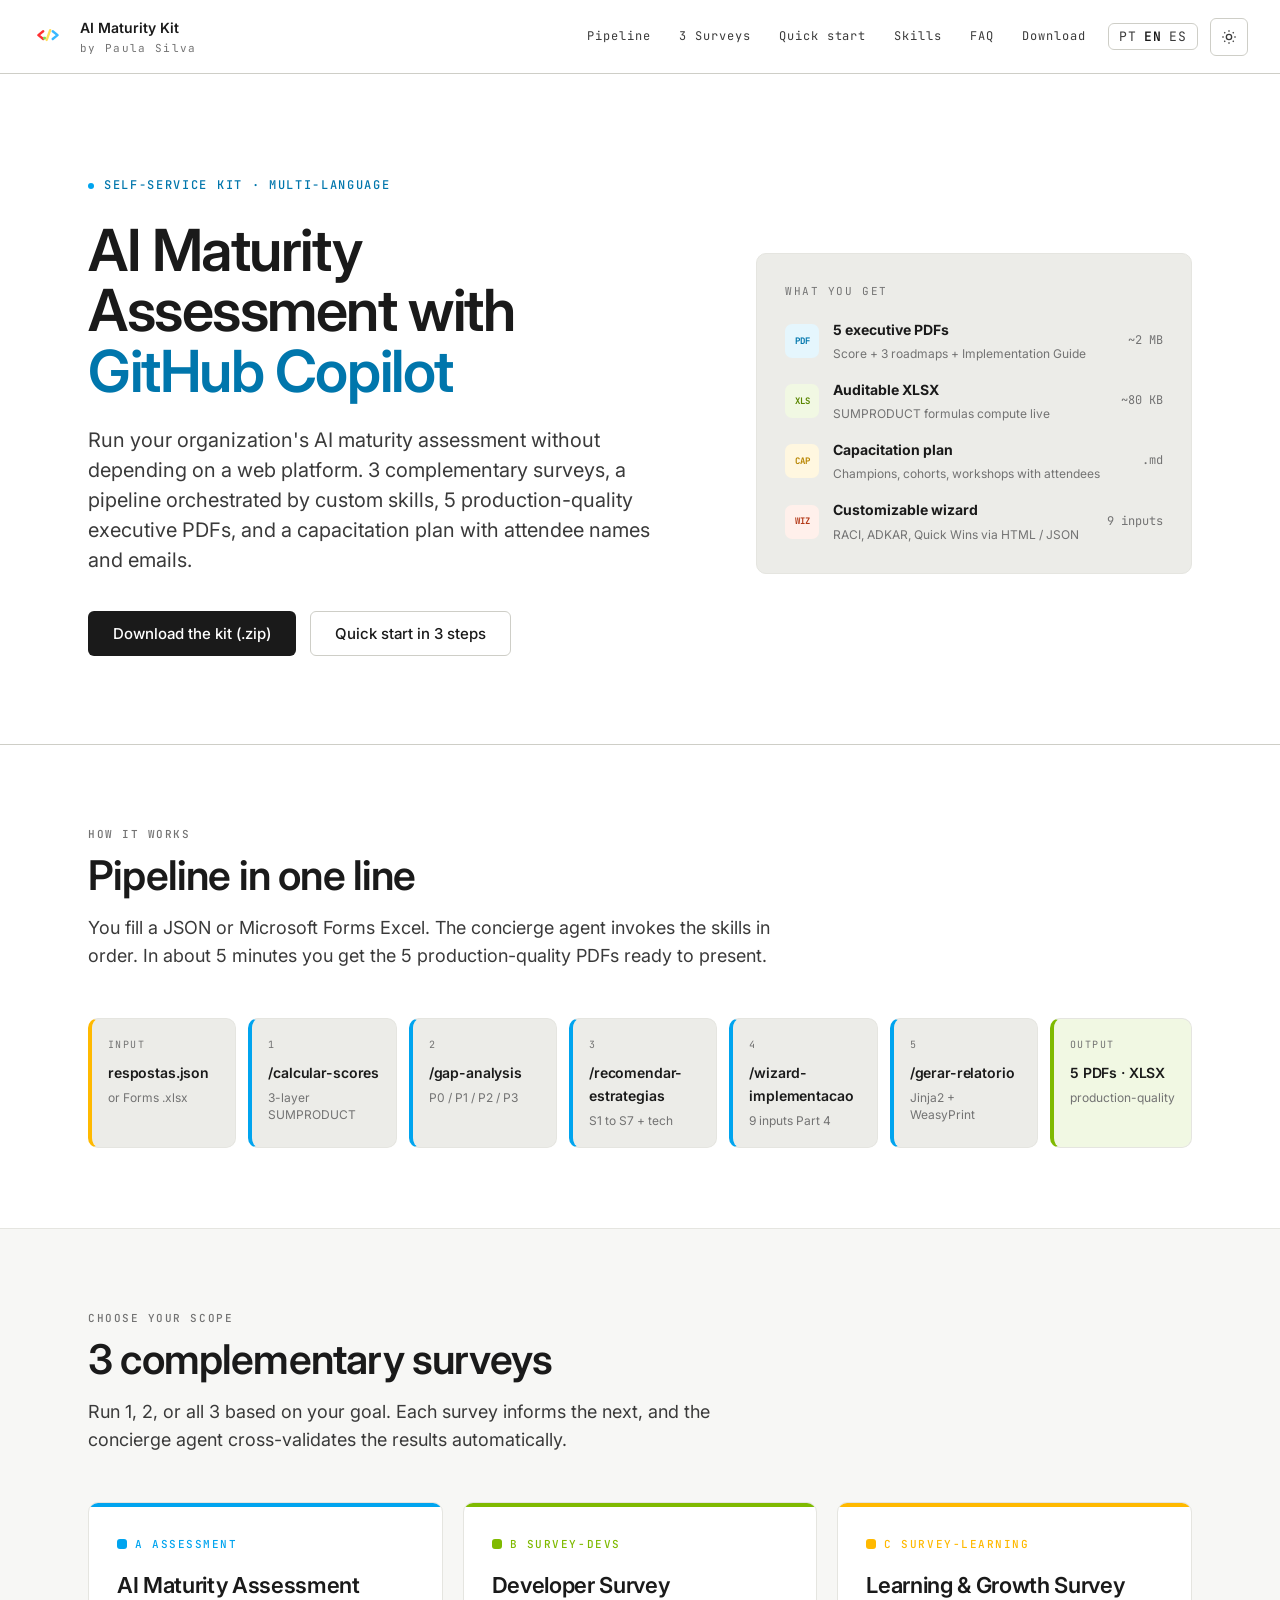
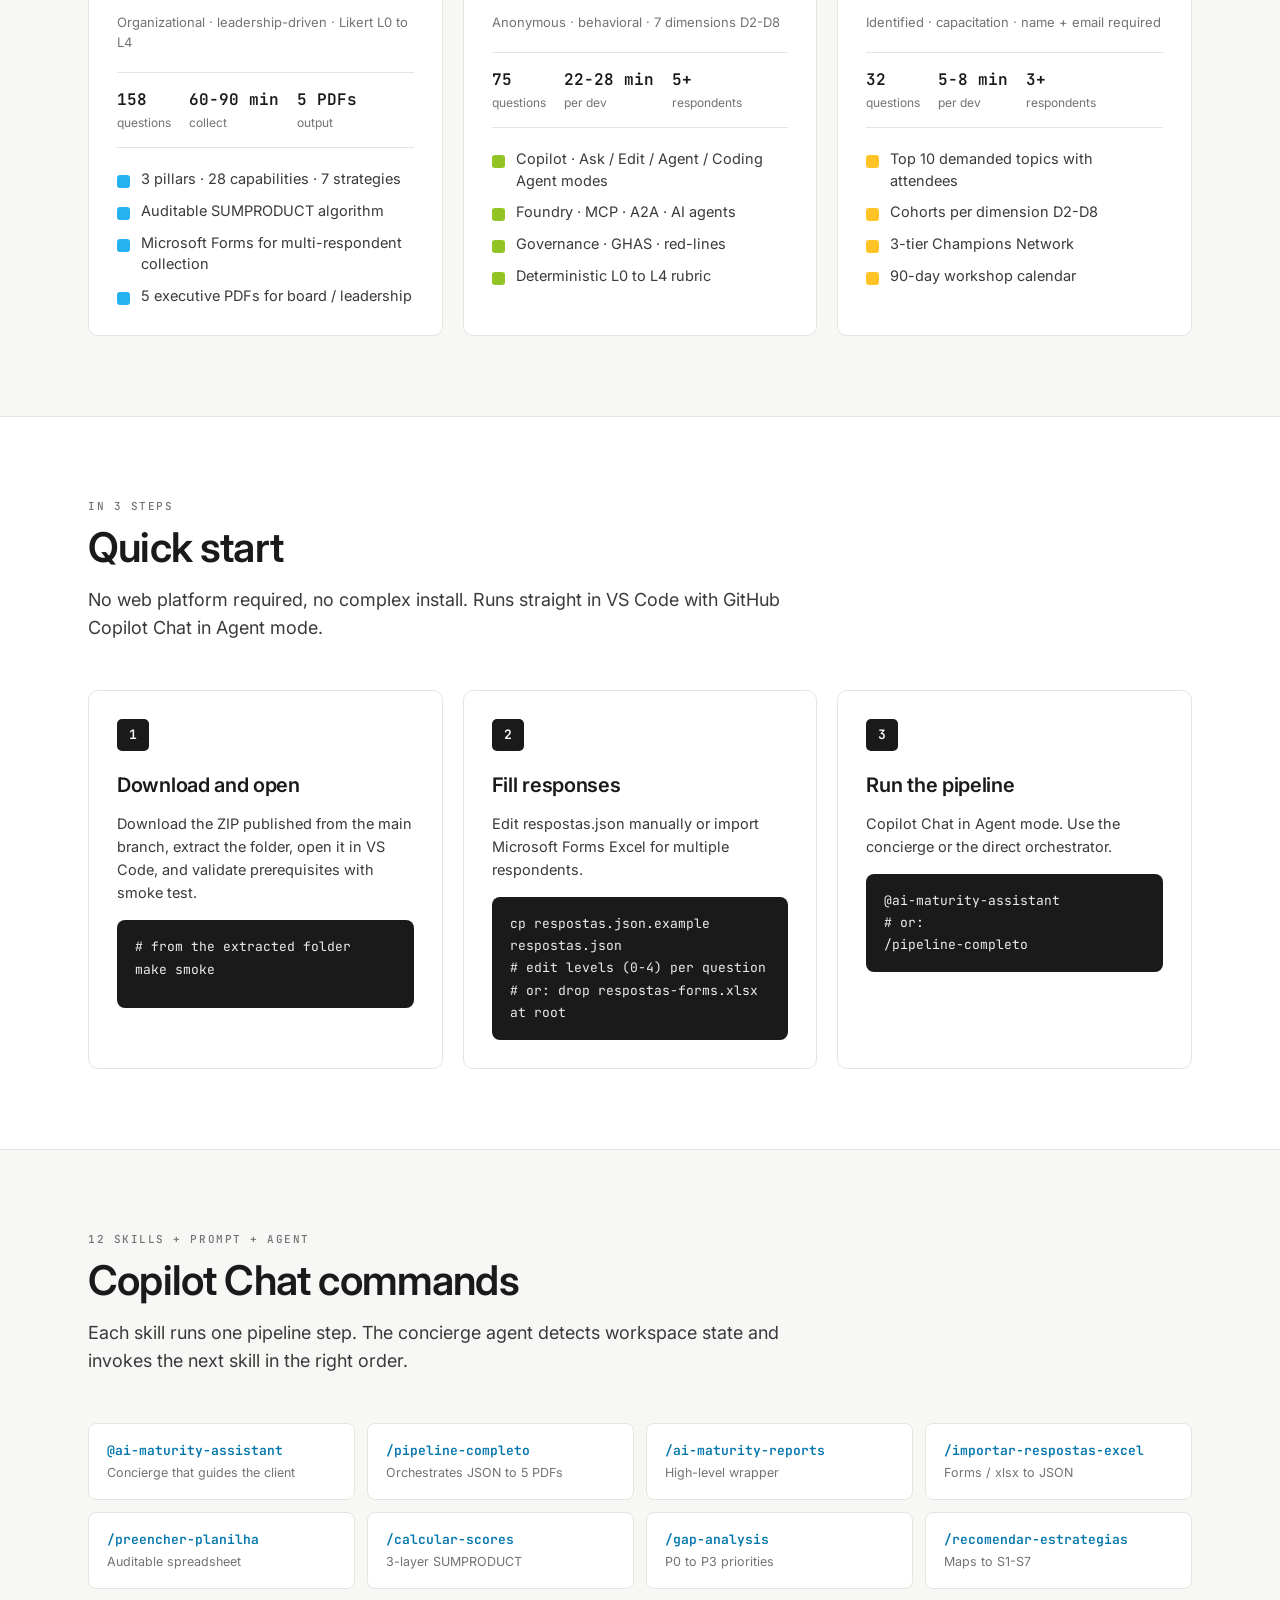
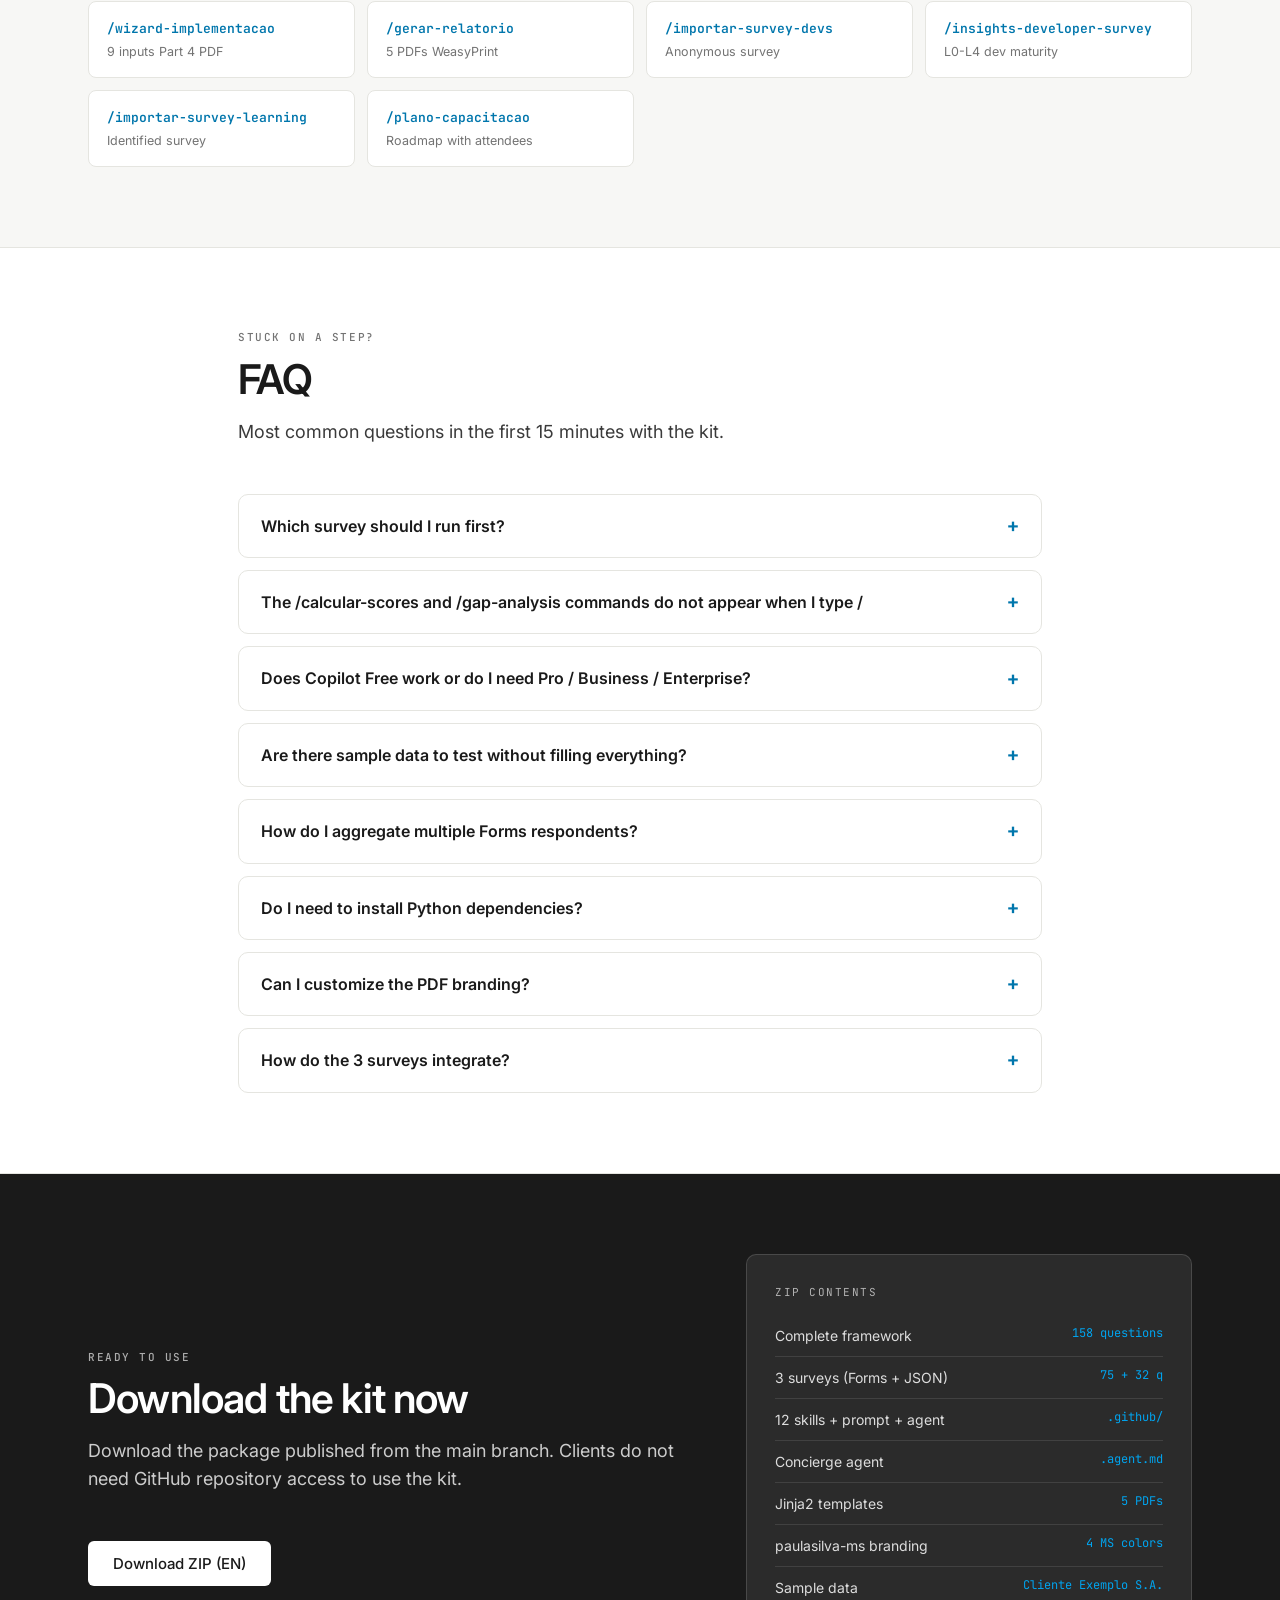
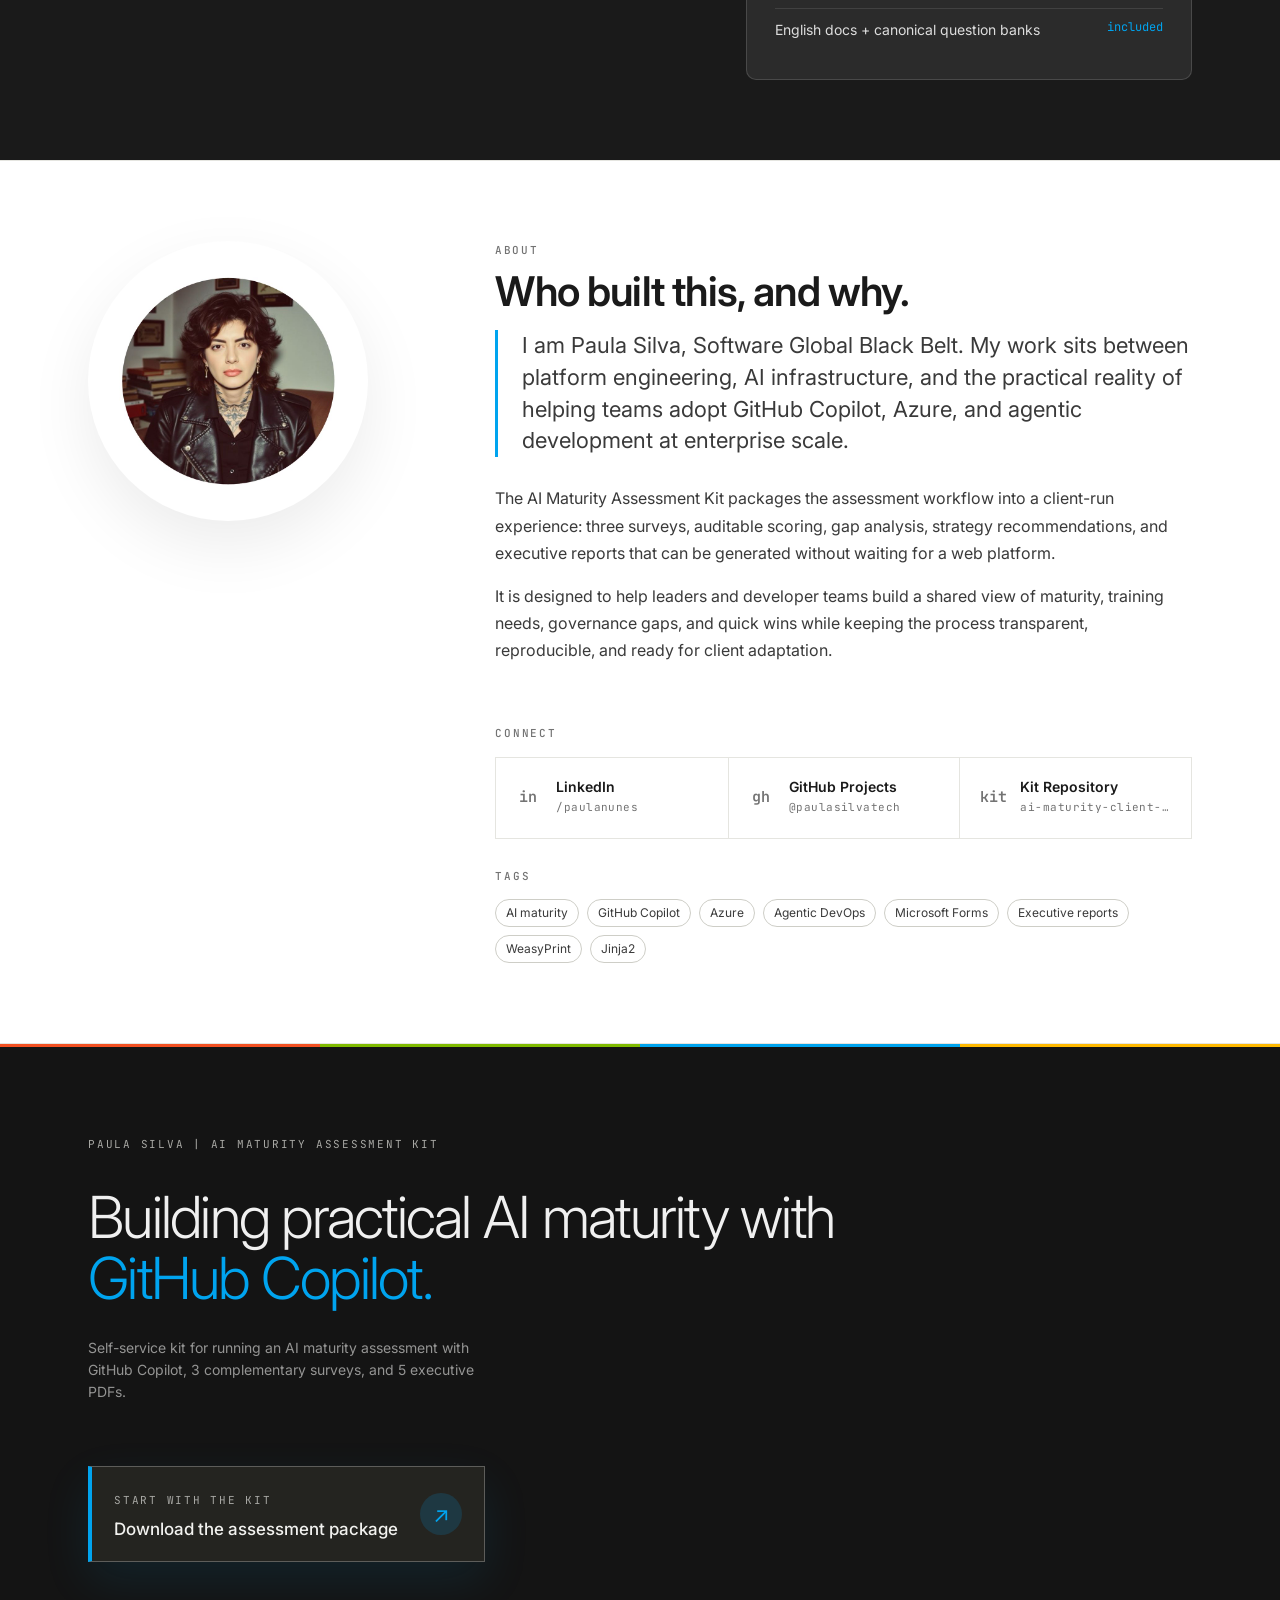
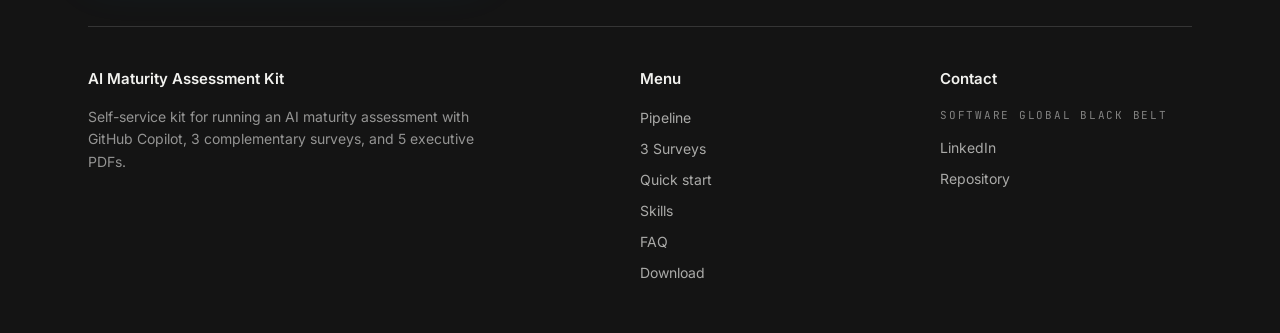
==== commit 36b15181: "style: improve Frontier section fidelity" ====
--- a/docs/en/index.html
+++ b/docs/en/index.html
@@ -34,7 +34,7 @@
     <link
       href="https://fonts.googleapis.com/css2?family=Inter:wght@300;400;500;600;700;800;900&family=JetBrains+Mono:wght@400;500;600&display=swap"
       rel="stylesheet">
-    <link rel="stylesheet" href="../styles.css">
+    <link rel="stylesheet" href="../styles.css?v=20260703-frontier">
     <link rel="icon" type="image/svg+xml"
       href='data:image/svg+xml;utf8,<svg xmlns="http://www.w3.org/2000/svg" viewBox="0 0 1914 1062"><path fill="%23F25022" d="M532 131 L36 462 L13 497 L13 560 L23 582 L48 604 L521 923 L539 926 L539 699 L547 680 L314 530 L527 395 L551 371 L558 347 L558 155 L547 135 Z"/><path fill="%237FBA00" d="M551 681 L542 693 L540 700 L540 917 L546 930 L558 940 L571 943 L778 943 L788 941 L798 935 L809 910 L809 702 L807 694 L799 682 L784 674 L566 674 Z"/><path fill="%23FFB900" d="M1390 16 L1208 13 L1184 23 L1171 38 L768 1009 L768 1026 L778 1038 L957 1042 L975 1037 L995 1017 L1346 179 L1349 145 L1367 129 L1401 47 L1402 31 Z"/><path fill="%2300A4EF" d="M1369 131 L1350 149 L1349 355 L1354 369 L1385 399 L1592 528 L1373 667 L1354 688 L1349 703 L1349 907 L1361 924 L1377 926 L1871 595 L1893 563 L1894 501 L1885 477 L1863 456 L1398 142 Z"/></svg>'>
   </head>
@@ -47,7 +47,7 @@
       </main>
     </div>
     <noscript>Enable JavaScript to view this site.</noscript>
-    <script src="../app.js" defer></script>
+    <script src="../app.js?v=20260703-frontier" defer></script>
   </body>
 
 </html>
--- a/docs/styles.css
+++ b/docs/styles.css
@@ -531,7 +531,7 @@
 /* survey cards */
 .cards {
     display: grid;
-    grid-template-columns: repeat(auto-fit, minmax(300px, 1fr));
+    grid-template-columns: repeat(auto-fit, minmax(min(100%, 300px), 1fr));
     gap: 20px;
 }
 
@@ -874,72 +874,144 @@
 
 .about__inner {
     display: grid;
-    grid-template-columns: minmax(0, 1.35fr) minmax(320px, 0.9fr);
+    grid-template-columns: minmax(220px, 0.65fr) minmax(0, 1.35fr);
     gap: 72px;
-    align-items: center;
-}
-
-.about__copy {
-    max-width: 720px;
+    align-items: start;
+}
+
+.about__portrait {
+    width: min(100%, 280px);
+    aspect-ratio: 1;
+    border-radius: 50%;
+    padding: 16px;
+    background: #FFFFFF;
+    box-shadow: 0 24px 64px rgba(0, 0, 0, 0.08);
+}
+
+.about__portrait img {
+    display: block;
+    width: 100%;
+    height: 100%;
+    border-radius: 50%;
+    object-fit: cover;
+}
+
+.about__content {
+    max-width: 740px;
+}
+
+.about__statement {
+    border-left: 3px solid var(--c-blue-500);
+    margin: 0 0 28px;
+    padding-left: 24px;
+}
+
+.about__statement p {
+    margin: 0;
+    color: var(--ink-2);
+    font-size: 22px;
+    line-height: 1.45;
 }
 
 .about__body {
     display: grid;
-    gap: 18px;
+    gap: 0;
+}
+
+.about__body p {
+    max-width: var(--measure);
+    margin: 0 0 16px;
     color: var(--ink-2);
     font-size: 16px;
-    line-height: 1.75;
-}
-
-.about__card {
+    line-height: 1.7;
+}
+
+.about-connect {
+    margin-top: 44px;
+}
+
+.about-connect__label {
+    margin-bottom: 14px;
+    color: var(--ink-3);
+    font-family: var(--font-mono);
+    font-size: 11px;
+    font-weight: 500;
+    letter-spacing: 0.16em;
+    text-transform: uppercase;
+}
+
+.about-connect__grid {
+    display: grid;
+    grid-template-columns: repeat(3, minmax(0, 1fr));
+    list-style: none;
+    border: 1px solid var(--rule);
+    background: var(--paper);
+}
+
+.about-connect__item {
+    min-width: 0;
+    min-height: 80px;
+}
+
+.about-connect__item+.about-connect__item {
+    border-left: 1px solid var(--rule);
+}
+
+.about-connect__link {
+    display: grid;
+    grid-template-columns: 24px minmax(0, 1fr);
+    align-items: center;
+    column-gap: 16px;
+    width: 100%;
+    height: 100%;
+    padding: 18px 20px;
+    color: var(--ink);
+    text-decoration: none;
+}
+
+.about-connect__icon {
+    color: var(--ink-3);
+    font-family: var(--font-mono);
+    font-size: 15px;
+    font-weight: 600;
+    width: 24px;
+    text-align: center;
+    text-transform: lowercase;
+}
+
+.about-connect__copy {
+    min-width: 0;
+}
+
+.about-connect__title {
+    display: block;
+    color: var(--ink);
+    font-size: 14px;
+    font-weight: 600;
+    line-height: 1.2;
+    overflow: hidden;
+    text-overflow: ellipsis;
+    white-space: nowrap;
+}
+
+.about-connect__meta {
+    display: block;
+    overflow: hidden;
+    margin-top: 3px;
+    color: var(--ink-3);
+    font-family: var(--font-mono);
+    font-size: 11px;
+    letter-spacing: 0.04em;
+    text-overflow: ellipsis;
+    white-space: nowrap;
+}
+
+.about-connect__link:hover {
     background: var(--bg-alt);
-    border: 1px solid var(--rule);
-    border-radius: 10px;
-    padding: 28px;
-}
-
-.about__card h3 {
-    margin: 0 0 8px;
-    font-size: 18px;
-    font-weight: 700;
-}
-
-.about__role,
-.about__label {
-    color: var(--ink-3);
-    font-family: var(--font-mono);
-    font-size: 10px;
-    font-weight: 500;
-    letter-spacing: 0.18em;
-    text-transform: uppercase;
-}
-
-.about__meta {
-    display: grid;
-    gap: 18px;
-    margin-top: 24px;
-}
-
-.about__label {
-    margin-bottom: 6px;
-}
-
-.about__meta a,
-.about__meta span {
-    color: var(--ink-2);
-    font-size: 14px;
-    line-height: 1.45;
-}
-
-.about__meta a {
-    color: var(--c-blue-700);
-    text-decoration: none;
-}
-
-.about__meta a:hover {
-    color: var(--ink);
-    text-decoration: underline;
-    text-underline-offset: 3px;
+}
+
+.about__tag-block {
+    margin-top: 28px;
 }
 
 .about__tags {
@@ -963,32 +1035,142 @@
 
 /* footer */
 .footer {
-    background: var(--paper);
-    padding: 56px 0 48px;
+    background: #141414;
+    color: #F0F0F0;
+    padding: 0 0 48px;
+}
+
+.footer__stripe {
+    display: grid;
+    grid-template-columns: repeat(4, 1fr);
+    height: 3px;
+}
+
+.footer__stripe span:nth-child(1) {
+    background: var(--c-red-500);
+}
+
+.footer__stripe span:nth-child(2) {
+    background: var(--c-green-500);
+}
+
+.footer__stripe span:nth-child(3) {
+    background: var(--c-blue-500);
+}
+
+.footer__stripe span:nth-child(4) {
+    background: var(--c-yellow-500);
+}
+
+.footer__hub {
+    padding: 88px 0 64px;
+    border-bottom: 1px solid rgba(255, 255, 255, 0.14);
+}
+
+.footer__kicker,
+.footer__hub-kicker {
+    color: #A8A8A4;
+    font-family: var(--font-mono);
+    font-size: 11px;
+    letter-spacing: 0.16em;
+    text-transform: uppercase;
+}
+
+.footer__headline {
+    max-width: 780px;
+    margin: 34px 0 28px;
+    color: #F0F0F0;
+    font-size: clamp(38px, 5vw, 58px);
+    font-weight: 300;
+    letter-spacing: -0.03em;
+    line-height: 1.05;
+}
+
+.footer__headline-accent {
+    color: var(--c-blue-500);
+}
+
+.footer__summary {
+    max-width: 620px;
+    margin: 0 0 28px;
+    color: #C7C7C2;
+    font-size: 19px;
+    line-height: 1.55;
+}
+
+.footer__hub-link {
+    display: inline-flex;
+    align-items: center;
+    justify-content: space-between;
+    gap: 22px;
+    min-width: min(100%, 360px);
+    margin-top: 34px;
+    padding: 18px 22px;
+    background: #242420;
+    border: 1px solid rgba(242, 242, 239, 0.28);
+    border-left: 4px solid var(--c-blue-500);
+    color: #FFFFFF;
+    box-shadow: 0 18px 48px rgba(0, 164, 239, 0.1);
+    text-decoration: none;
+    transition: transform 0.16s, border-color 0.16s, background 0.16s;
+}
+
+.footer__hub-link:hover {
+    transform: translateY(-2px);
+    background: #1D2E36;
+    border-color: rgba(0, 164, 239, 0.62);
+}
+
+.footer__hub-icon {
+    display: inline-flex;
+    align-items: center;
+    justify-content: center;
+    order: 2;
+    width: 42px;
+    height: 42px;
+    border-radius: 999px;
+    background: rgba(0, 164, 239, 0.16);
+    color: var(--c-blue-500);
+    font-size: 22px;
+    line-height: 1;
+}
+
+.footer__hub-link>span:last-child {
+    display: block;
+}
+
+.footer__hub-title {
+    display: block;
+    margin-top: 4px;
+    color: #F2F2EF;
+    font-size: 17px;
+    font-weight: 500;
 }
 
 .footer__grid {
     display: grid;
     grid-template-columns: 2fr 1fr 1fr;
     gap: 48px;
+    padding-top: 40px;
 }
 
 .footer h5 {
     margin: 0 0 14px;
+    color: #F2F2EF;
     font-size: 15px;
     font-weight: 600;
 }
 
 .footer p {
     max-width: 420px;
-    color: var(--ink-3);
+    color: rgba(242, 242, 239, 0.58);
     font-size: 14px;
     line-height: 1.6;
 }
 
 .footer__author {
     margin-bottom: 12px;
-    color: var(--ink-3);
+    color: rgba(242, 242, 239, 0.5);
     font-family: var(--font-mono);
     font-size: 11px;
     letter-spacing: 0.16em;
@@ -1002,13 +1184,13 @@
 }
 
 .footer__links a {
-    color: var(--ink-2);
+    color: rgba(242, 242, 239, 0.68);
     font-size: 14px;
     text-decoration: none;
 }
 
 .footer__links a:hover {
-    color: var(--ink);
+    color: #F2F2EF;
     text-decoration: underline;
     text-underline-offset: 3px;
 }
@@ -1017,8 +1199,8 @@
     max-width: none;
     margin-top: 40px;
     padding-top: 24px;
-    border-top: 1px solid var(--rule);
-    color: var(--ink-3);
+    border-top: 1px solid rgba(242, 242, 239, 0.14);
+    color: rgba(242, 242, 239, 0.52);
     font-size: 12.5px;
     line-height: 1.6;
 }
@@ -1089,6 +1271,12 @@
         grid-template-columns: 1fr;
     }
 
+    .cards,
+    .steps,
+    .skills-grid {
+        grid-template-columns: 1fr;
+    }
+
     .download__panel li {
         flex-direction: column;
         gap: 2px;
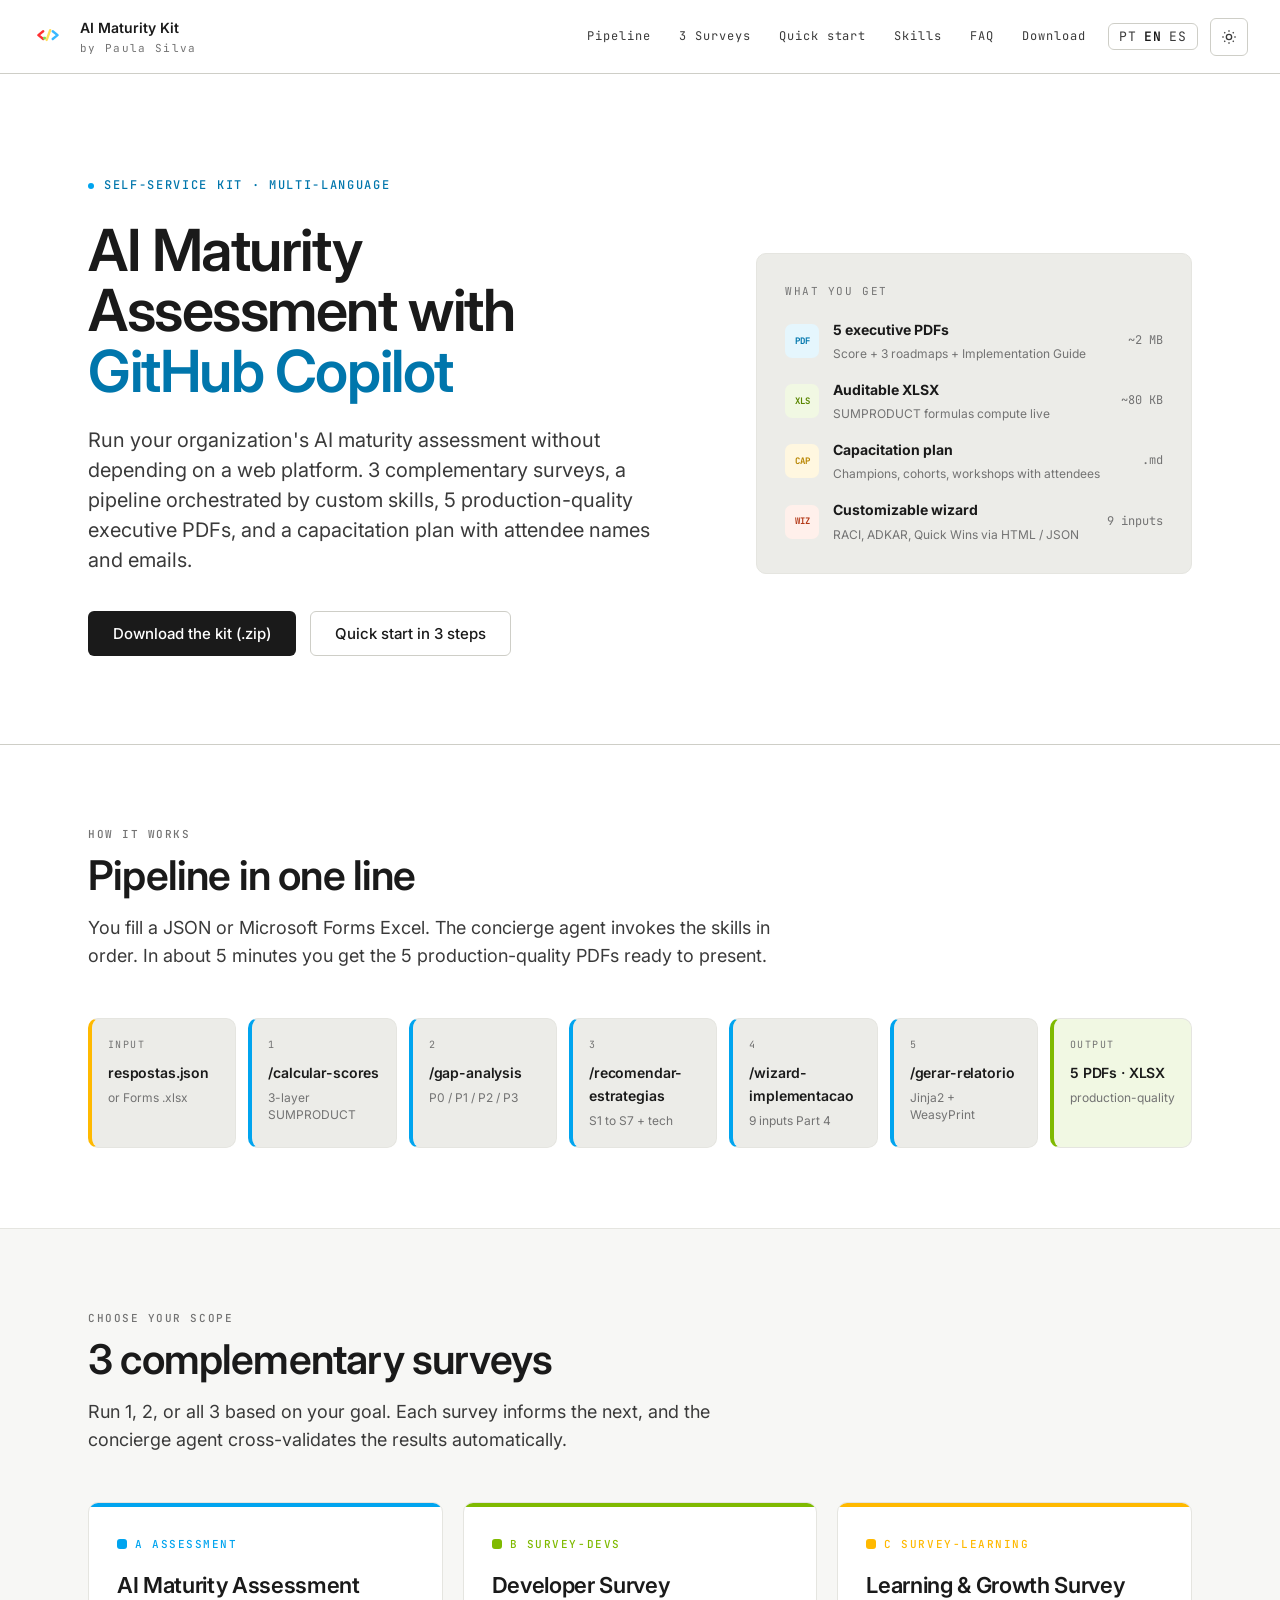
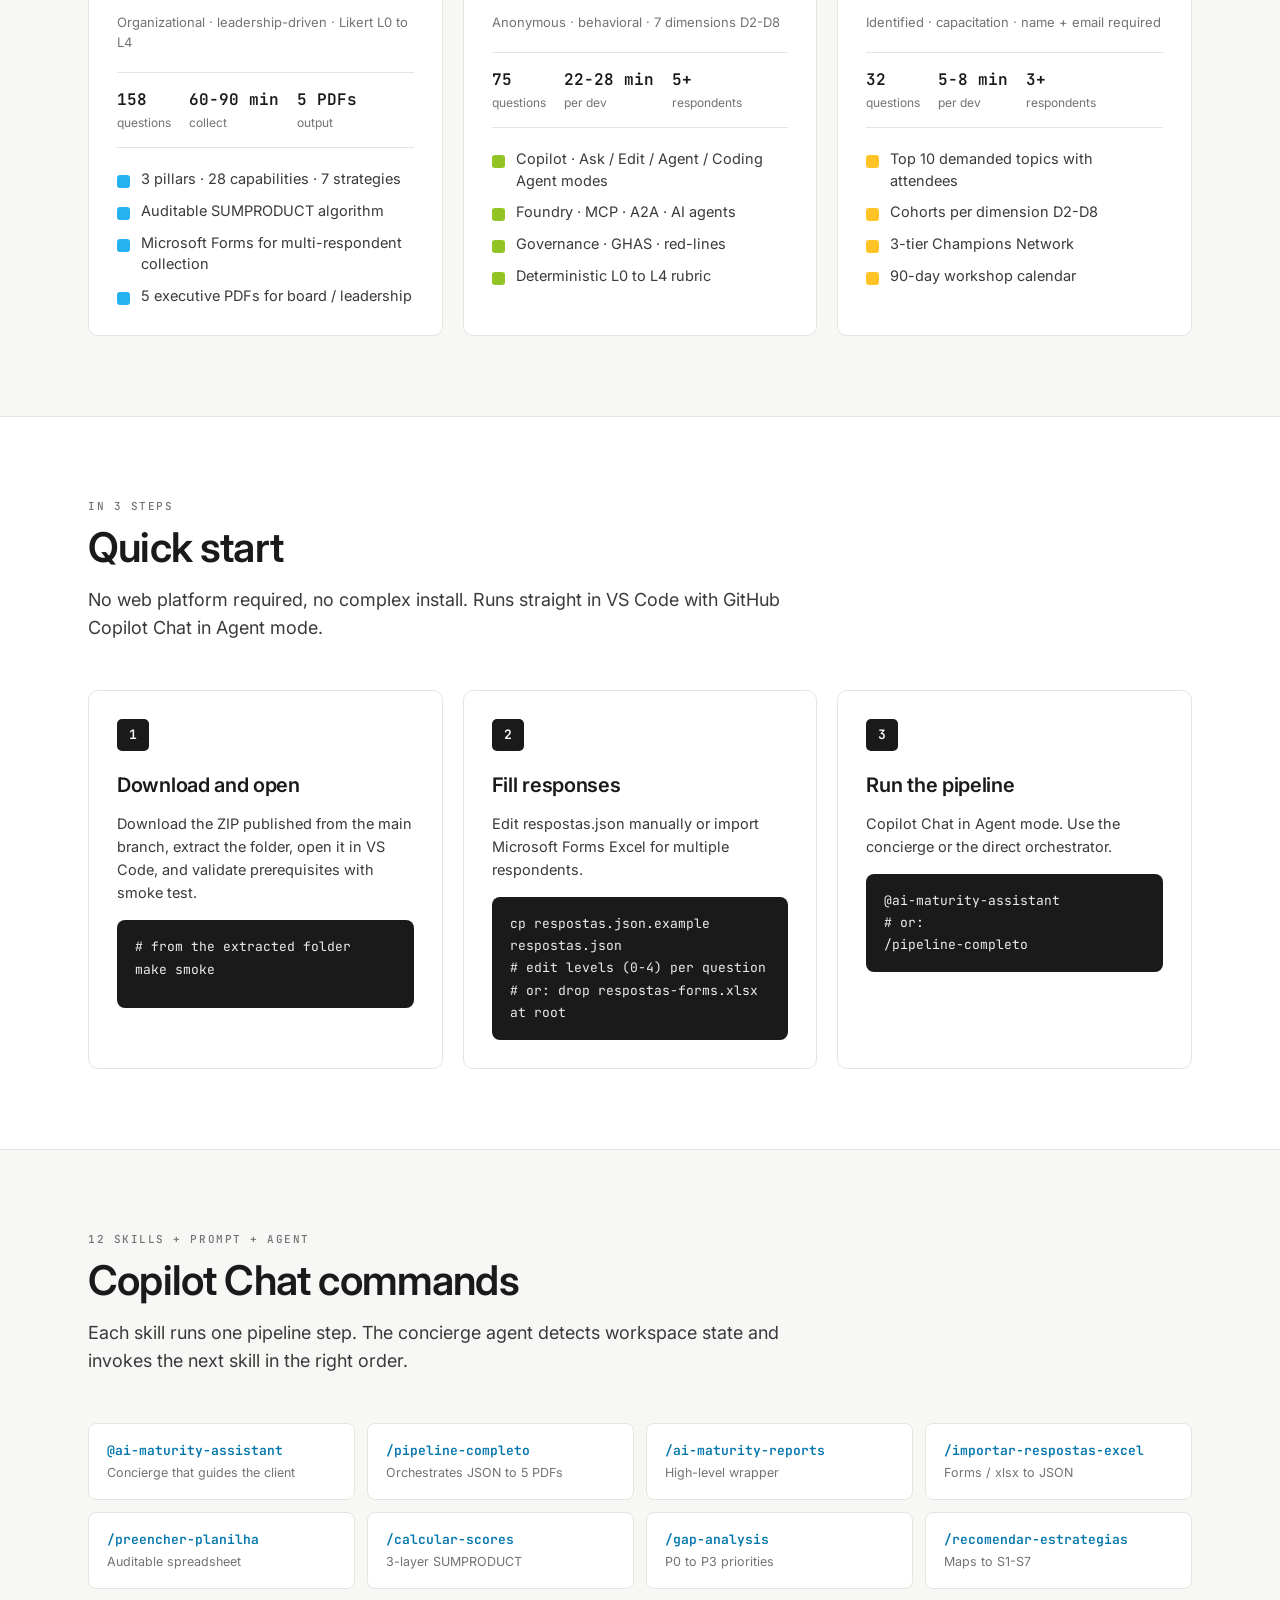
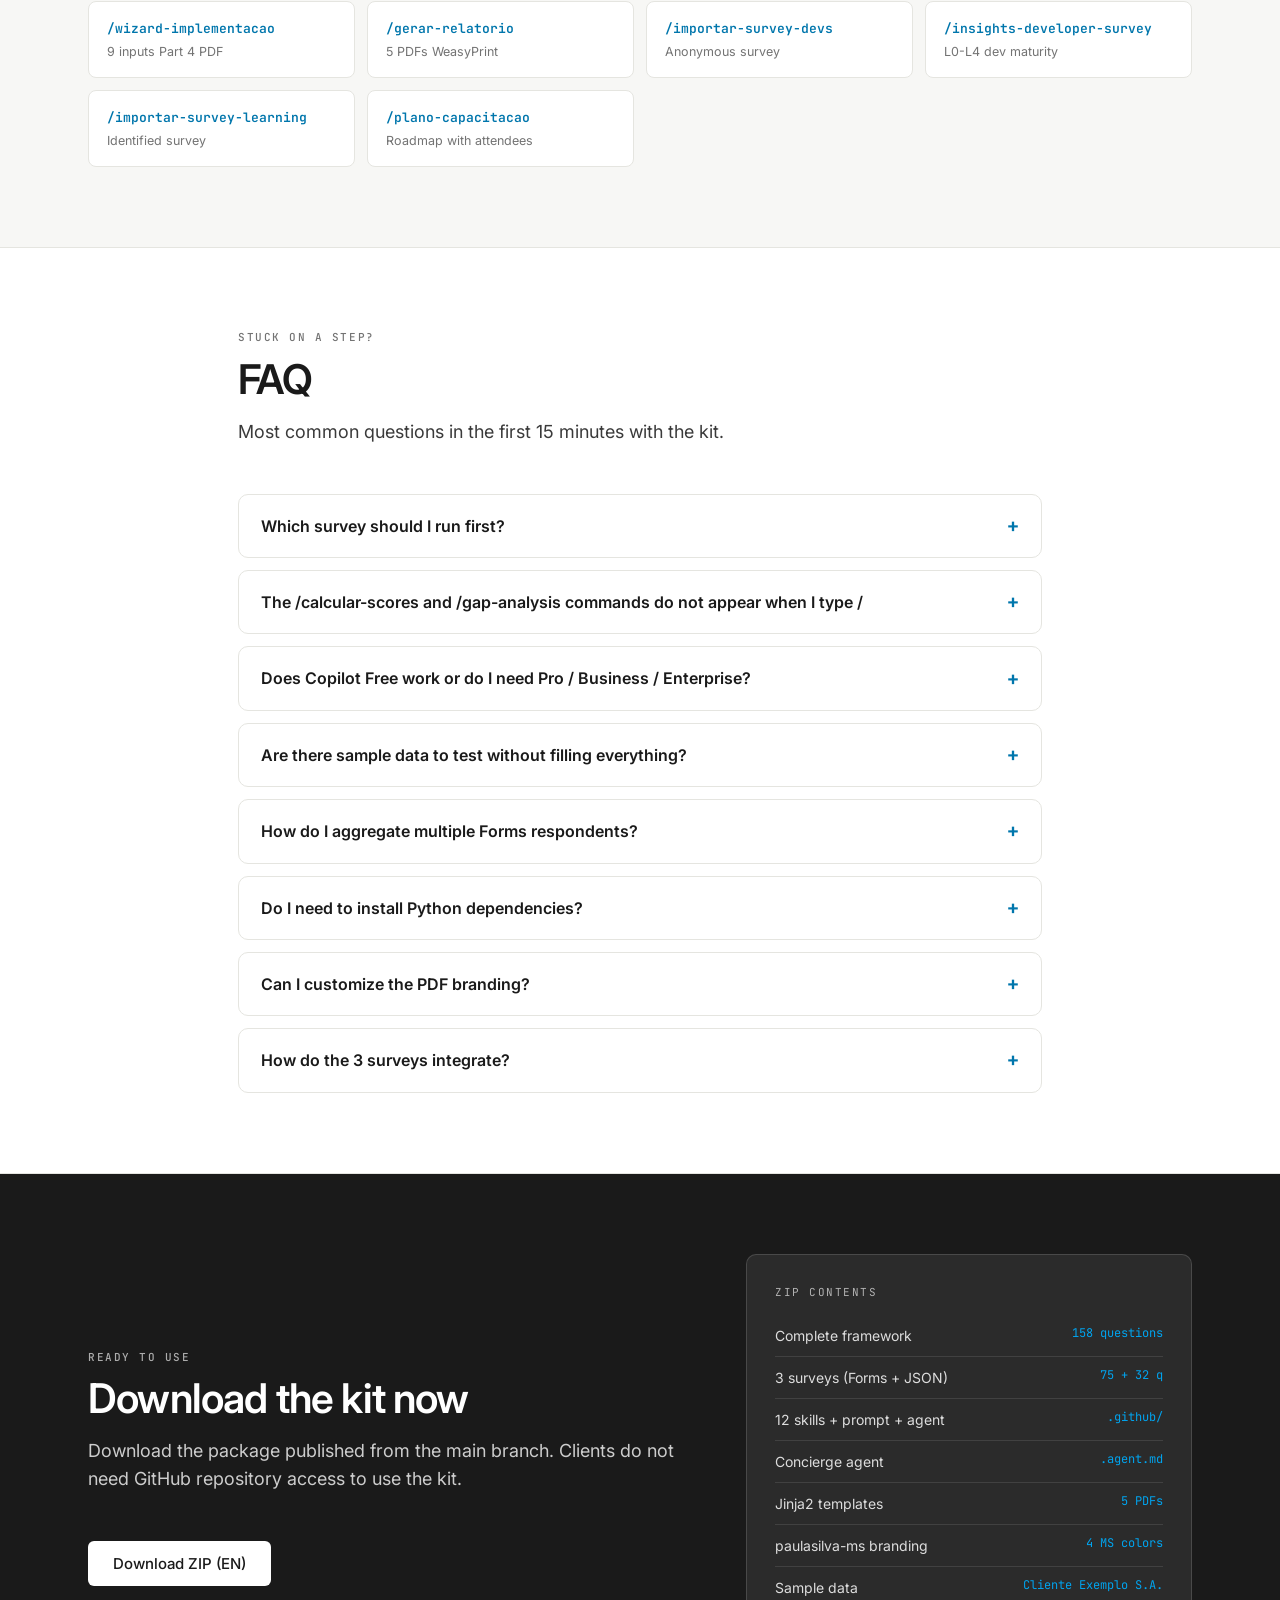
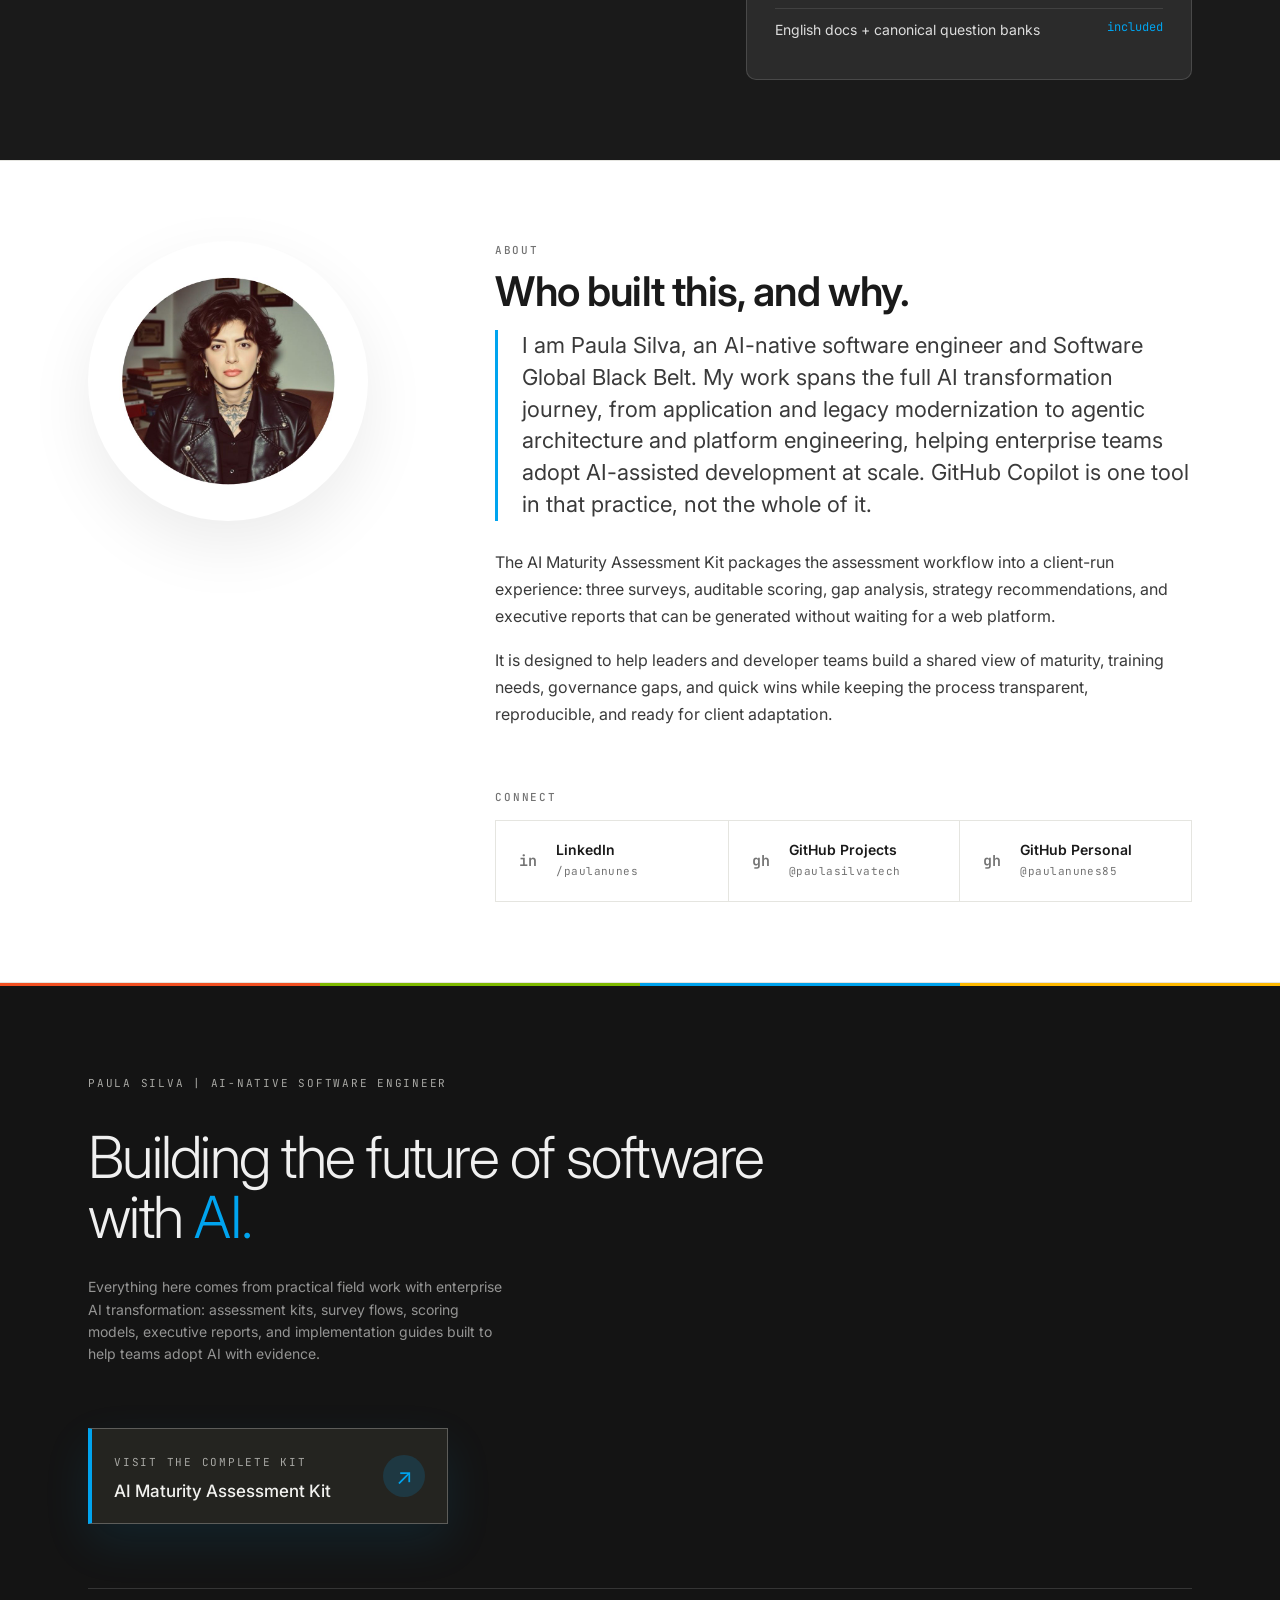
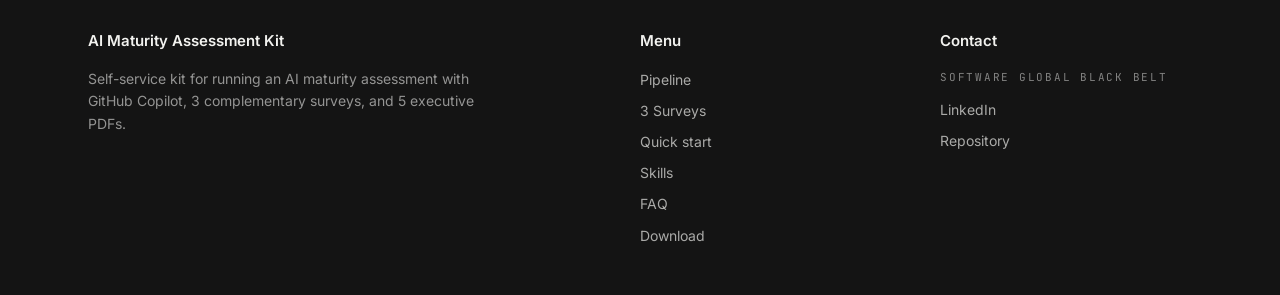
==== commit 7db40b43: "chore: bump site asset cache version" ====
--- a/docs/en/index.html
+++ b/docs/en/index.html
@@ -34,7 +34,7 @@
     <link
       href="https://fonts.googleapis.com/css2?family=Inter:wght@300;400;500;600;700;800;900&family=JetBrains+Mono:wght@400;500;600&display=swap"
       rel="stylesheet">
-    <link rel="stylesheet" href="../styles.css?v=20260703-frontier">
+    <link rel="stylesheet" href="../styles.css?v=20260703-frontier2">
     <link rel="icon" type="image/svg+xml"
       href='data:image/svg+xml;utf8,<svg xmlns="http://www.w3.org/2000/svg" viewBox="0 0 1914 1062"><path fill="%23F25022" d="M532 131 L36 462 L13 497 L13 560 L23 582 L48 604 L521 923 L539 926 L539 699 L547 680 L314 530 L527 395 L551 371 L558 347 L558 155 L547 135 Z"/><path fill="%237FBA00" d="M551 681 L542 693 L540 700 L540 917 L546 930 L558 940 L571 943 L778 943 L788 941 L798 935 L809 910 L809 702 L807 694 L799 682 L784 674 L566 674 Z"/><path fill="%23FFB900" d="M1390 16 L1208 13 L1184 23 L1171 38 L768 1009 L768 1026 L778 1038 L957 1042 L975 1037 L995 1017 L1346 179 L1349 145 L1367 129 L1401 47 L1402 31 Z"/><path fill="%2300A4EF" d="M1369 131 L1350 149 L1349 355 L1354 369 L1385 399 L1592 528 L1373 667 L1354 688 L1349 703 L1349 907 L1361 924 L1377 926 L1871 595 L1893 563 L1894 501 L1885 477 L1863 456 L1398 142 Z"/></svg>'>
   </head>
@@ -47,7 +47,7 @@
       </main>
     </div>
     <noscript>Enable JavaScript to view this site.</noscript>
-    <script src="../app.js?v=20260703-frontier" defer></script>
+    <script src="../app.js?v=20260703-frontier2" defer></script>
   </body>
 
 </html>
--- a/docs/styles.css
+++ b/docs/styles.css
@@ -1,6 +1,6 @@
 /* ============================================================
    AI Maturity Assessment Kit mini-site
-   Visual system aligned with Frontier Cockpit
+    Public GitHub Pages experience
    ============================================================ */
 
 :root {
@@ -1010,29 +1010,6 @@
     background: var(--bg-alt);
 }
 
-.about__tag-block {
-    margin-top: 28px;
-}
-
-.about__tags {
-    display: flex;
-    flex-wrap: wrap;
-    gap: 8px;
-}
-
-.about__tag {
-    display: inline-flex;
-    align-items: center;
-    min-height: 28px;
-    padding: 6px 10px;
-    border: 1px solid var(--rule-2);
-    border-radius: 999px;
-    background: var(--paper);
-    color: var(--ink-2);
-    font-size: 12px;
-    line-height: 1;
-}
-
 /* footer */
 .footer {
     background: #141414;
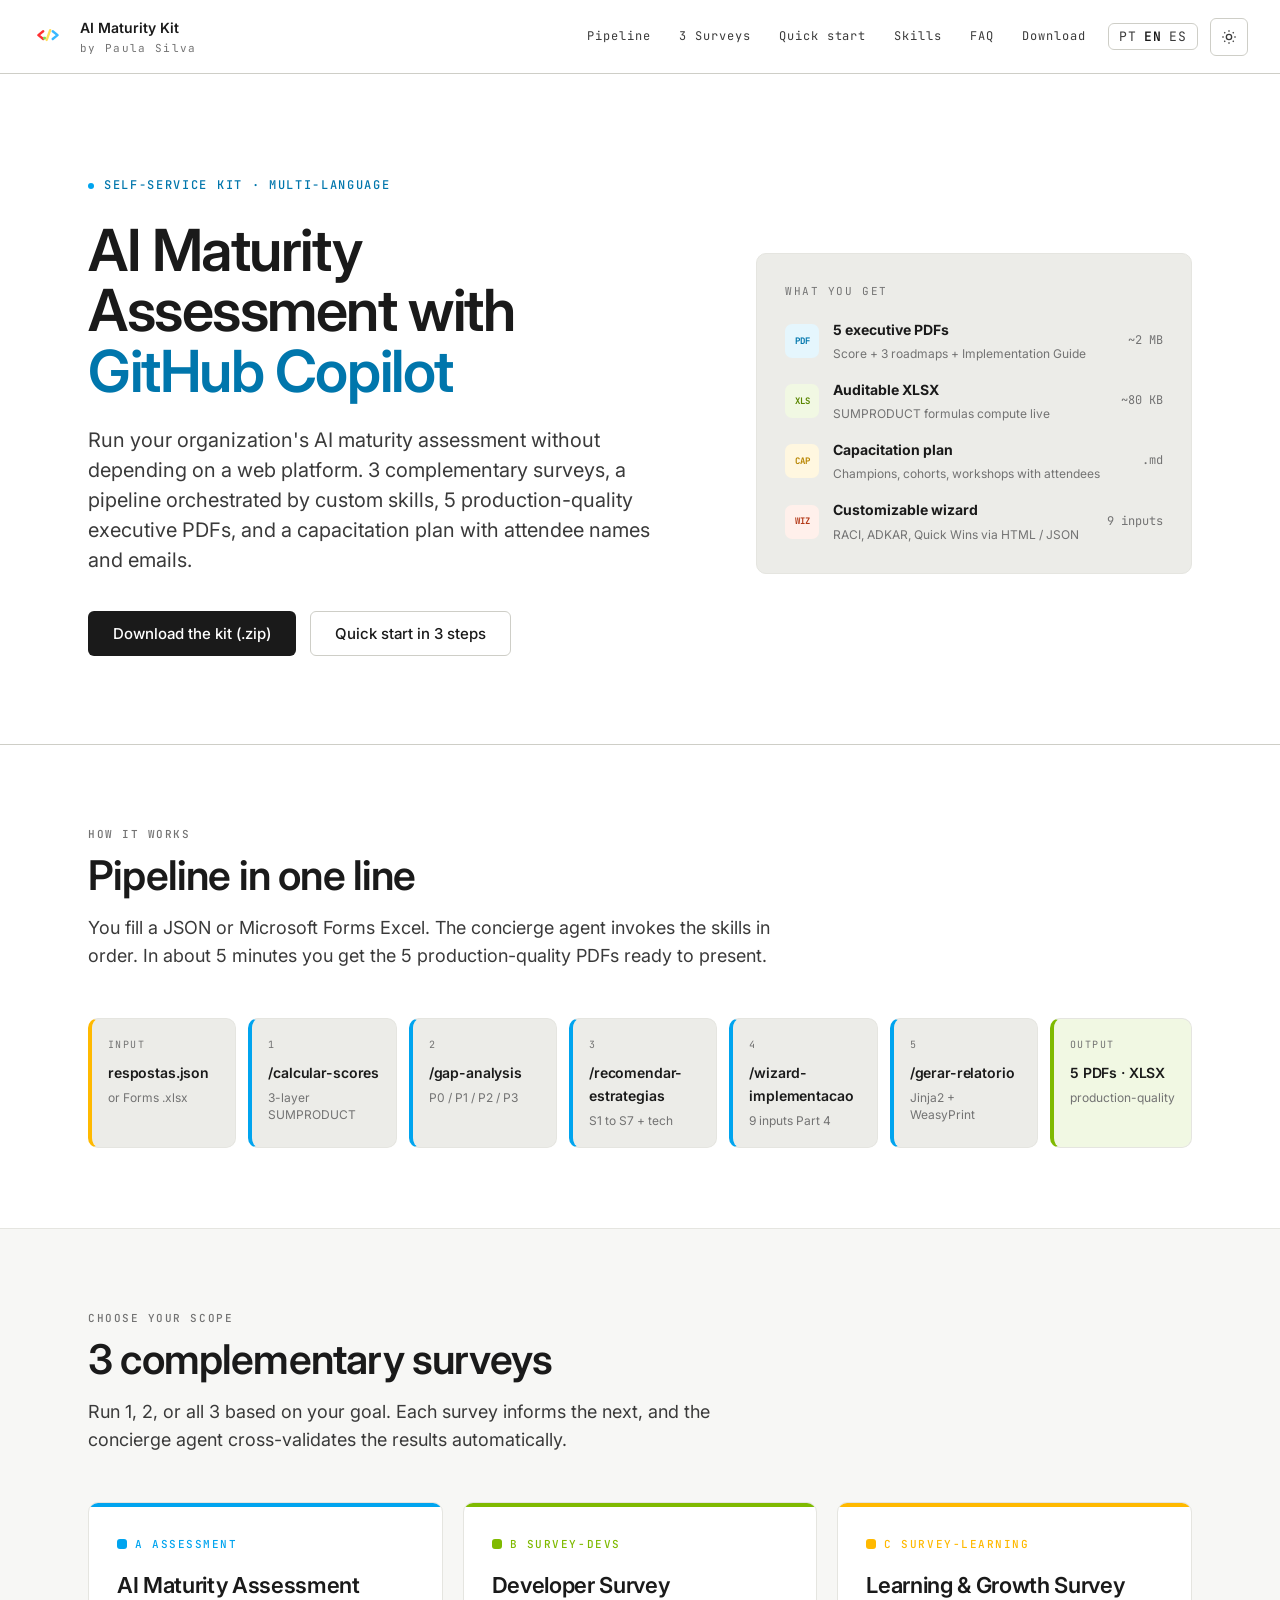
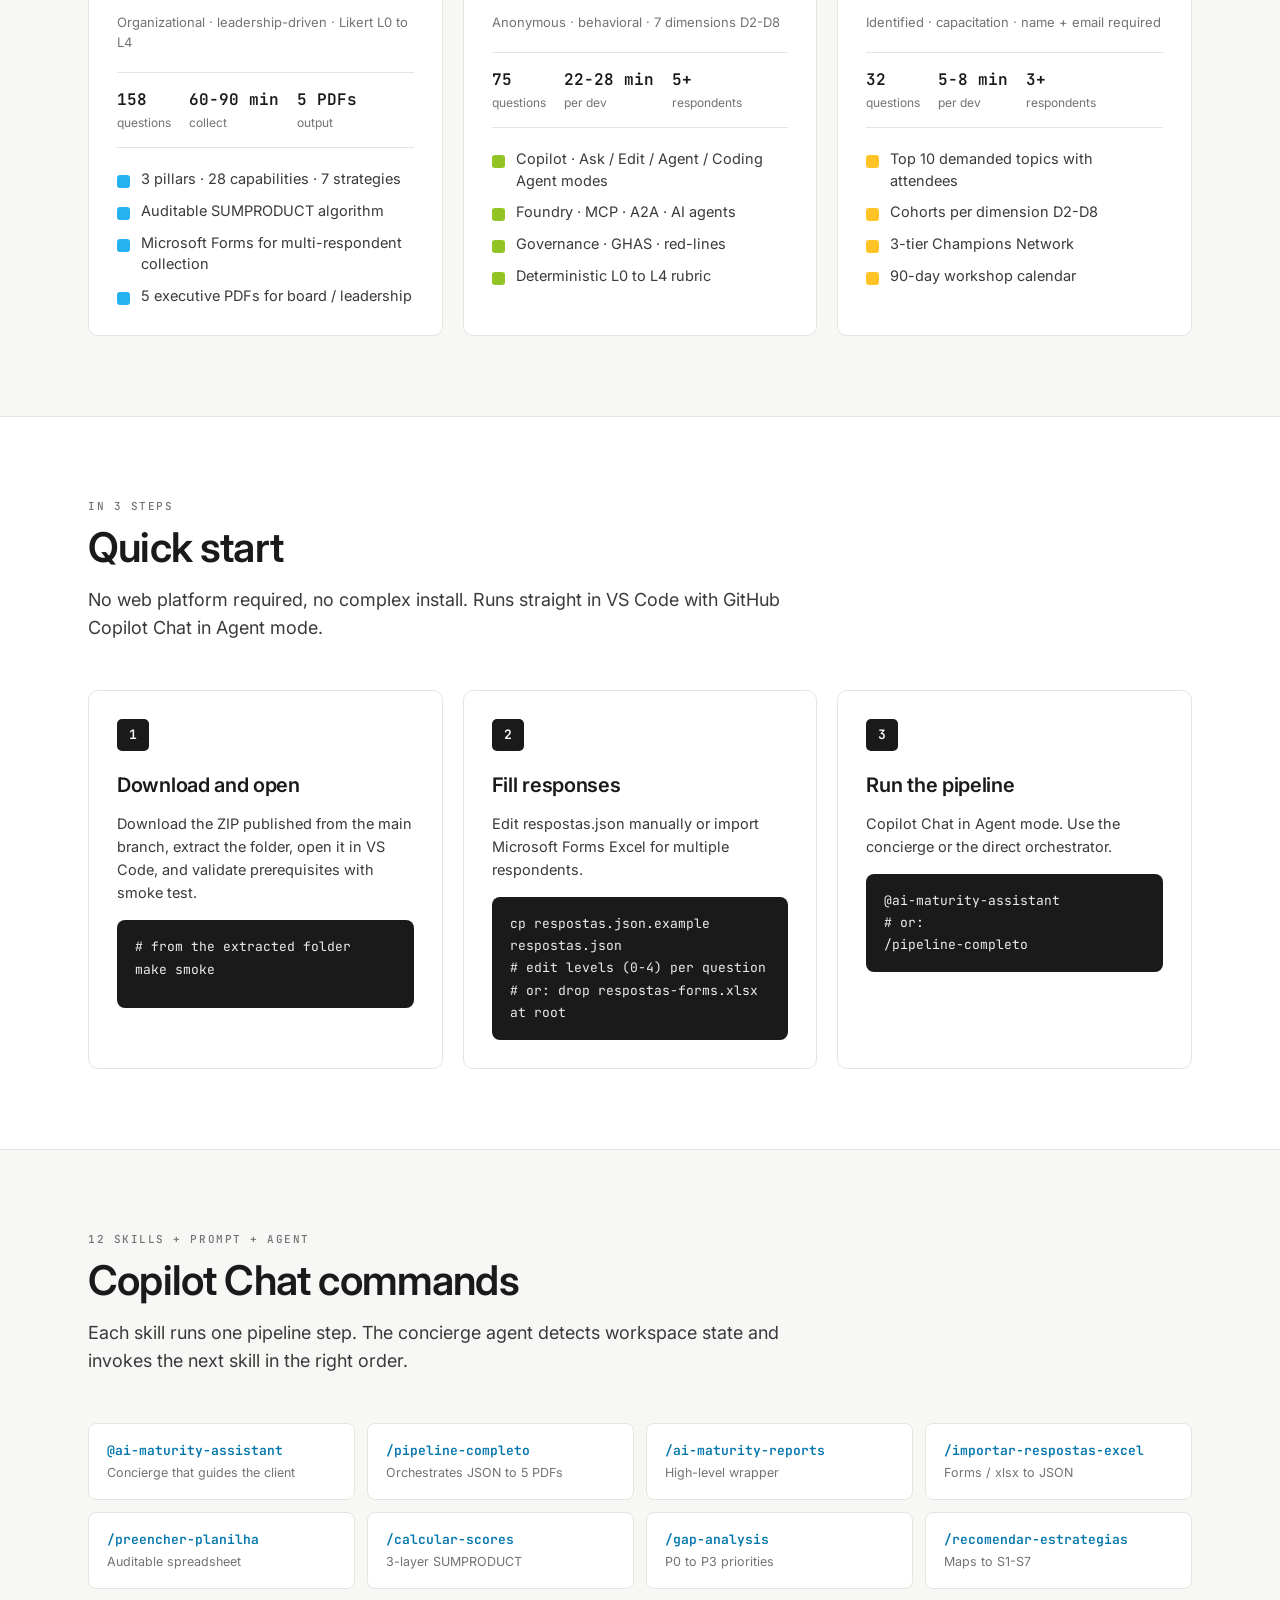
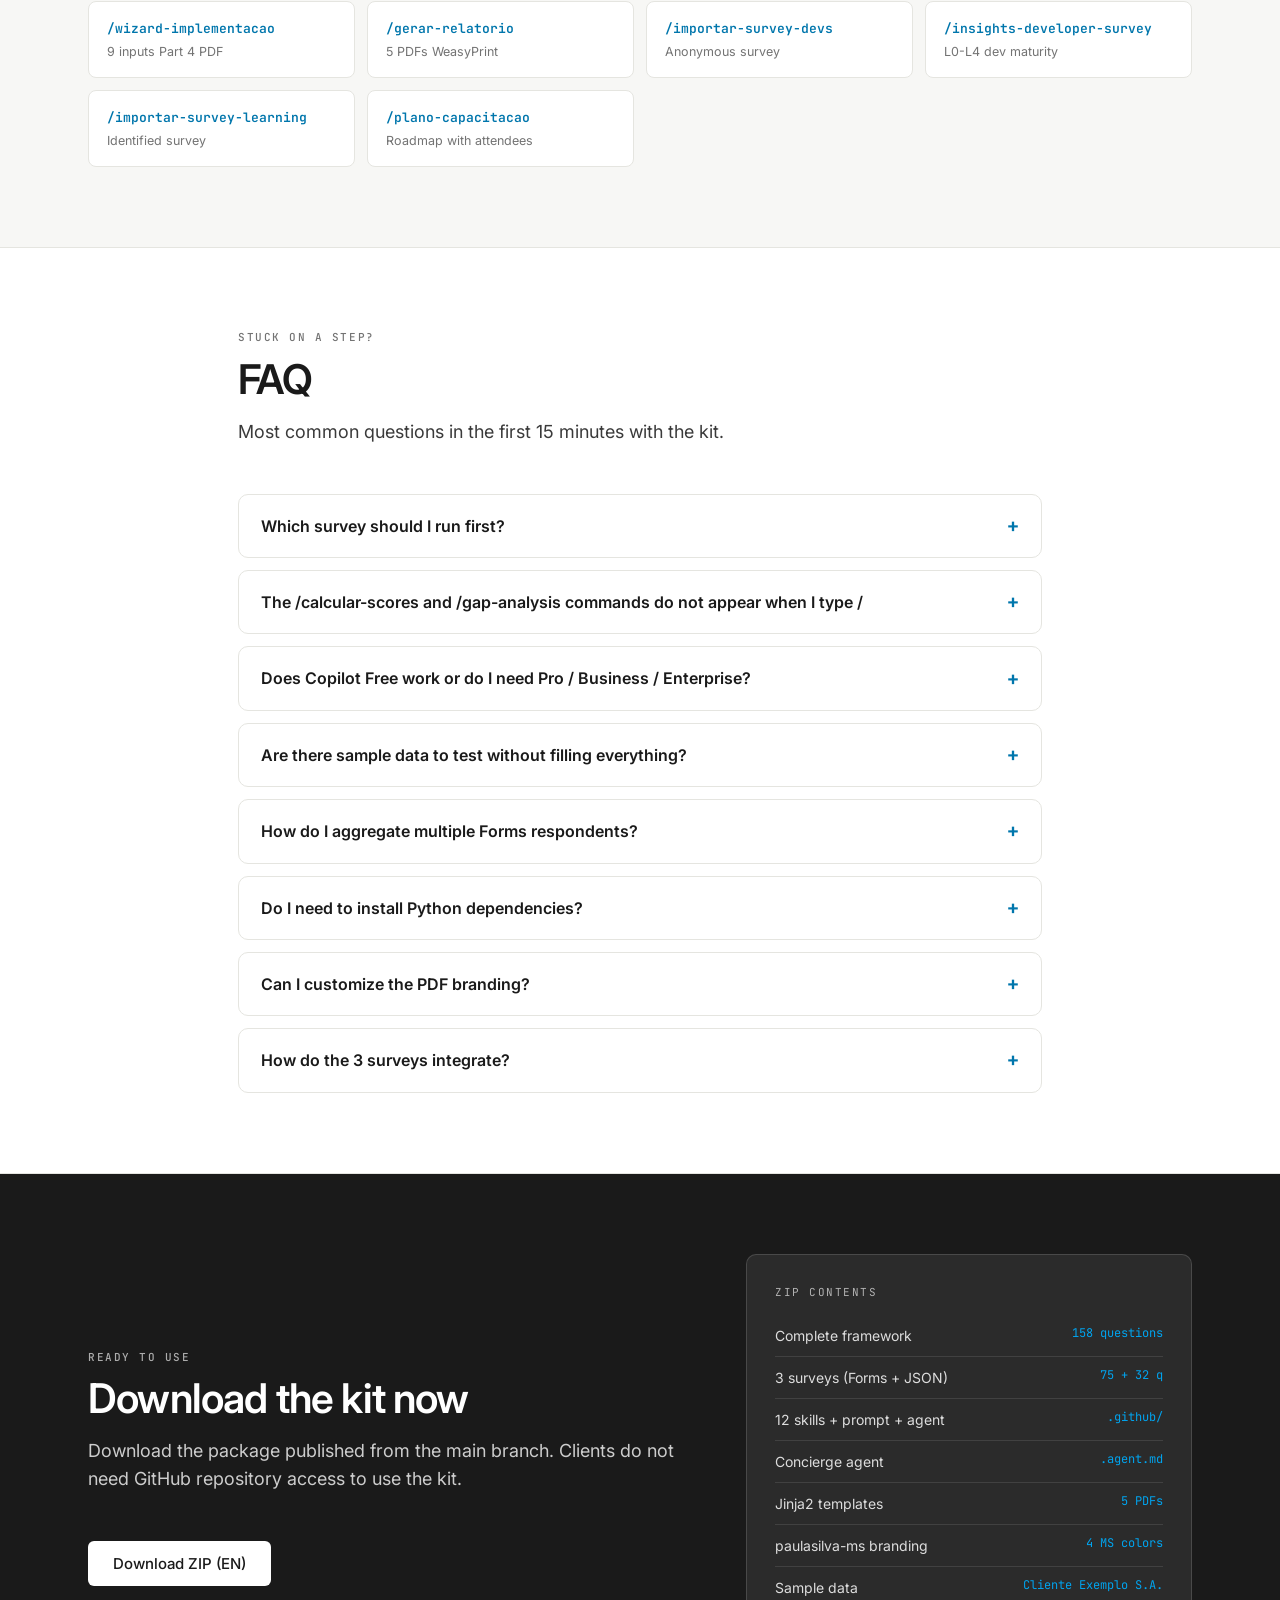
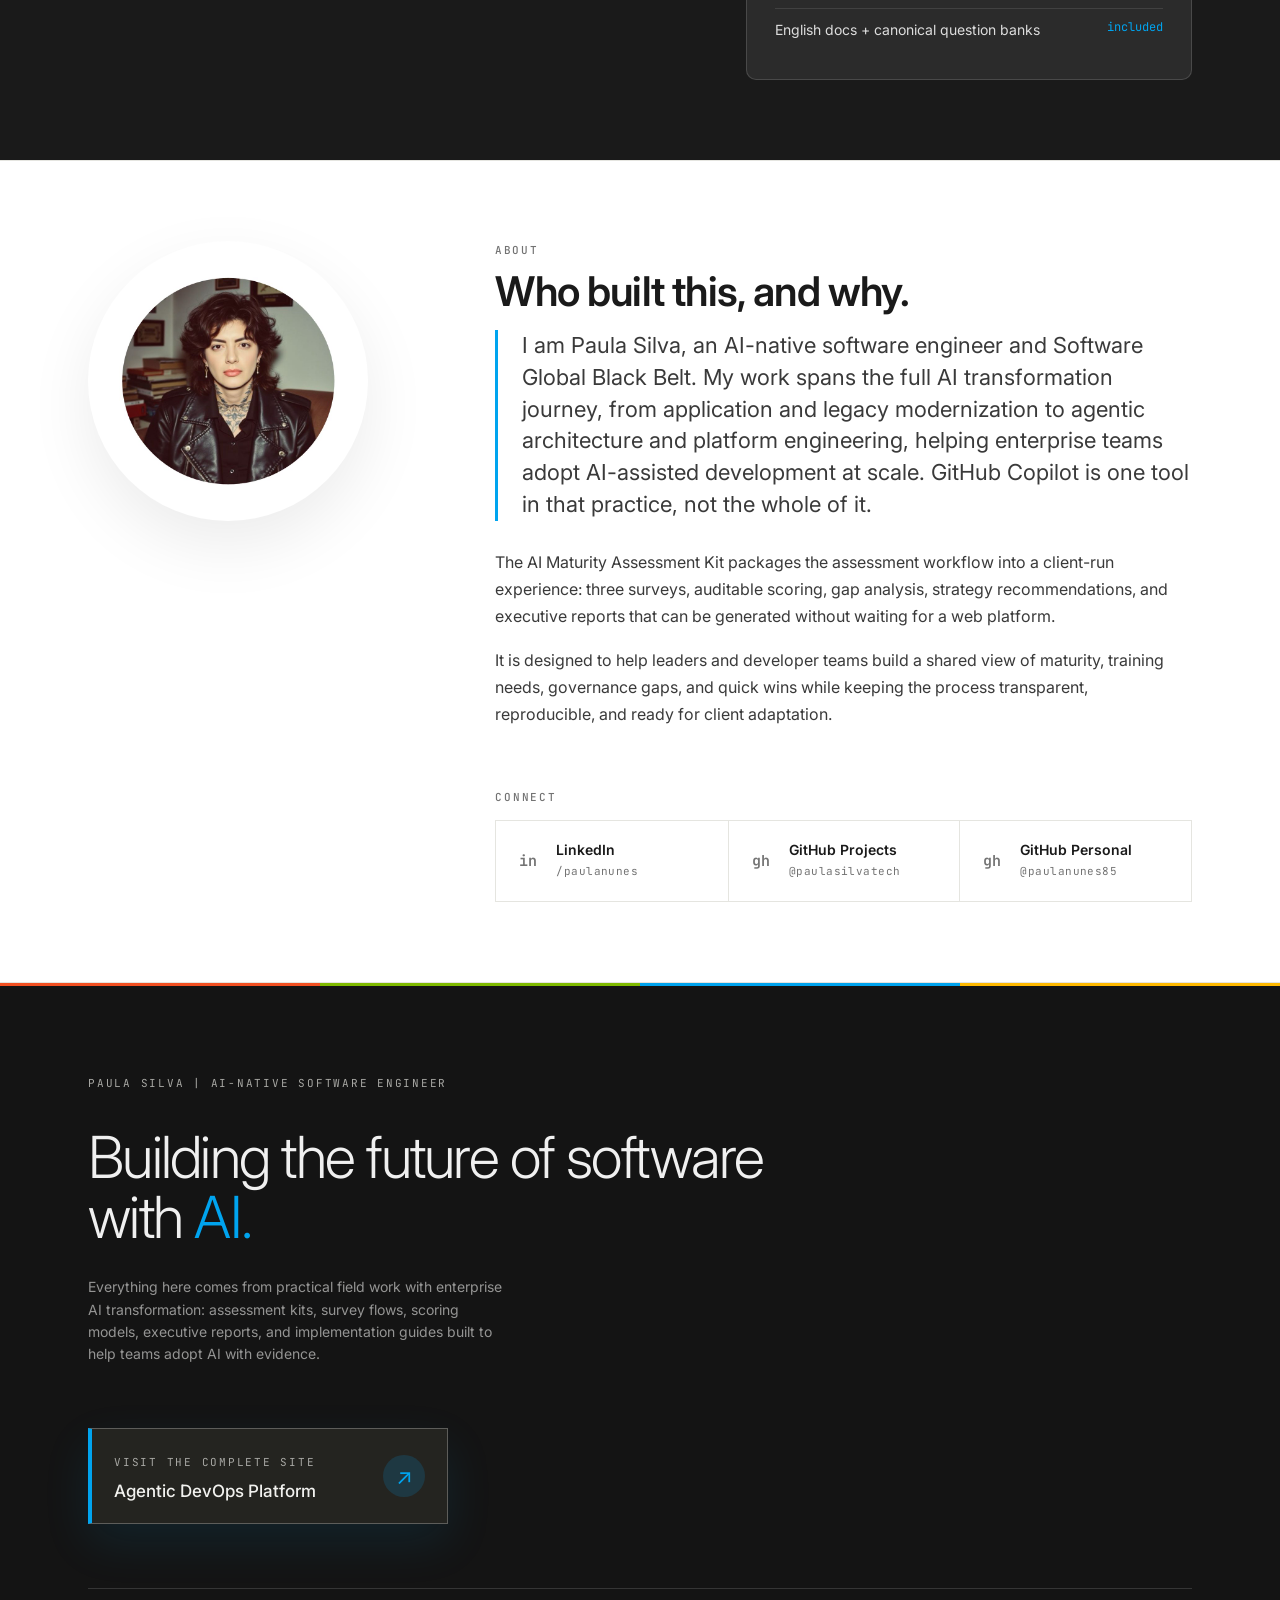
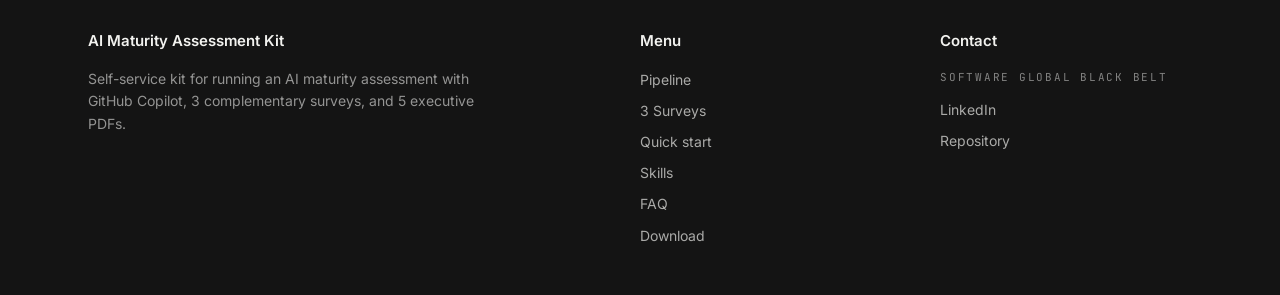
==== commit d6e196d9: "fix: point footer hub button to Agentic DevOps Platform hub Match the frontier-cockpit footer patter" ====
--- a/docs/en/index.html
+++ b/docs/en/index.html
@@ -34,7 +34,7 @@
     <link
       href="https://fonts.googleapis.com/css2?family=Inter:wght@300;400;500;600;700;800;900&family=JetBrains+Mono:wght@400;500;600&display=swap"
       rel="stylesheet">
-    <link rel="stylesheet" href="../styles.css?v=20260703-frontier2">
+    <link rel="stylesheet" href="../styles.css?v=20260703-frontier3">
     <link rel="icon" type="image/svg+xml"
       href='data:image/svg+xml;utf8,<svg xmlns="http://www.w3.org/2000/svg" viewBox="0 0 1914 1062"><path fill="%23F25022" d="M532 131 L36 462 L13 497 L13 560 L23 582 L48 604 L521 923 L539 926 L539 699 L547 680 L314 530 L527 395 L551 371 L558 347 L558 155 L547 135 Z"/><path fill="%237FBA00" d="M551 681 L542 693 L540 700 L540 917 L546 930 L558 940 L571 943 L778 943 L788 941 L798 935 L809 910 L809 702 L807 694 L799 682 L784 674 L566 674 Z"/><path fill="%23FFB900" d="M1390 16 L1208 13 L1184 23 L1171 38 L768 1009 L768 1026 L778 1038 L957 1042 L975 1037 L995 1017 L1346 179 L1349 145 L1367 129 L1401 47 L1402 31 Z"/><path fill="%2300A4EF" d="M1369 131 L1350 149 L1349 355 L1354 369 L1385 399 L1592 528 L1373 667 L1354 688 L1349 703 L1349 907 L1361 924 L1377 926 L1871 595 L1893 563 L1894 501 L1885 477 L1863 456 L1398 142 Z"/></svg>'>
   </head>
@@ -47,7 +47,7 @@
       </main>
     </div>
     <noscript>Enable JavaScript to view this site.</noscript>
-    <script src="../app.js?v=20260703-frontier2" defer></script>
+    <script src="../app.js?v=20260703-frontier3" defer></script>
   </body>
 
 </html>
